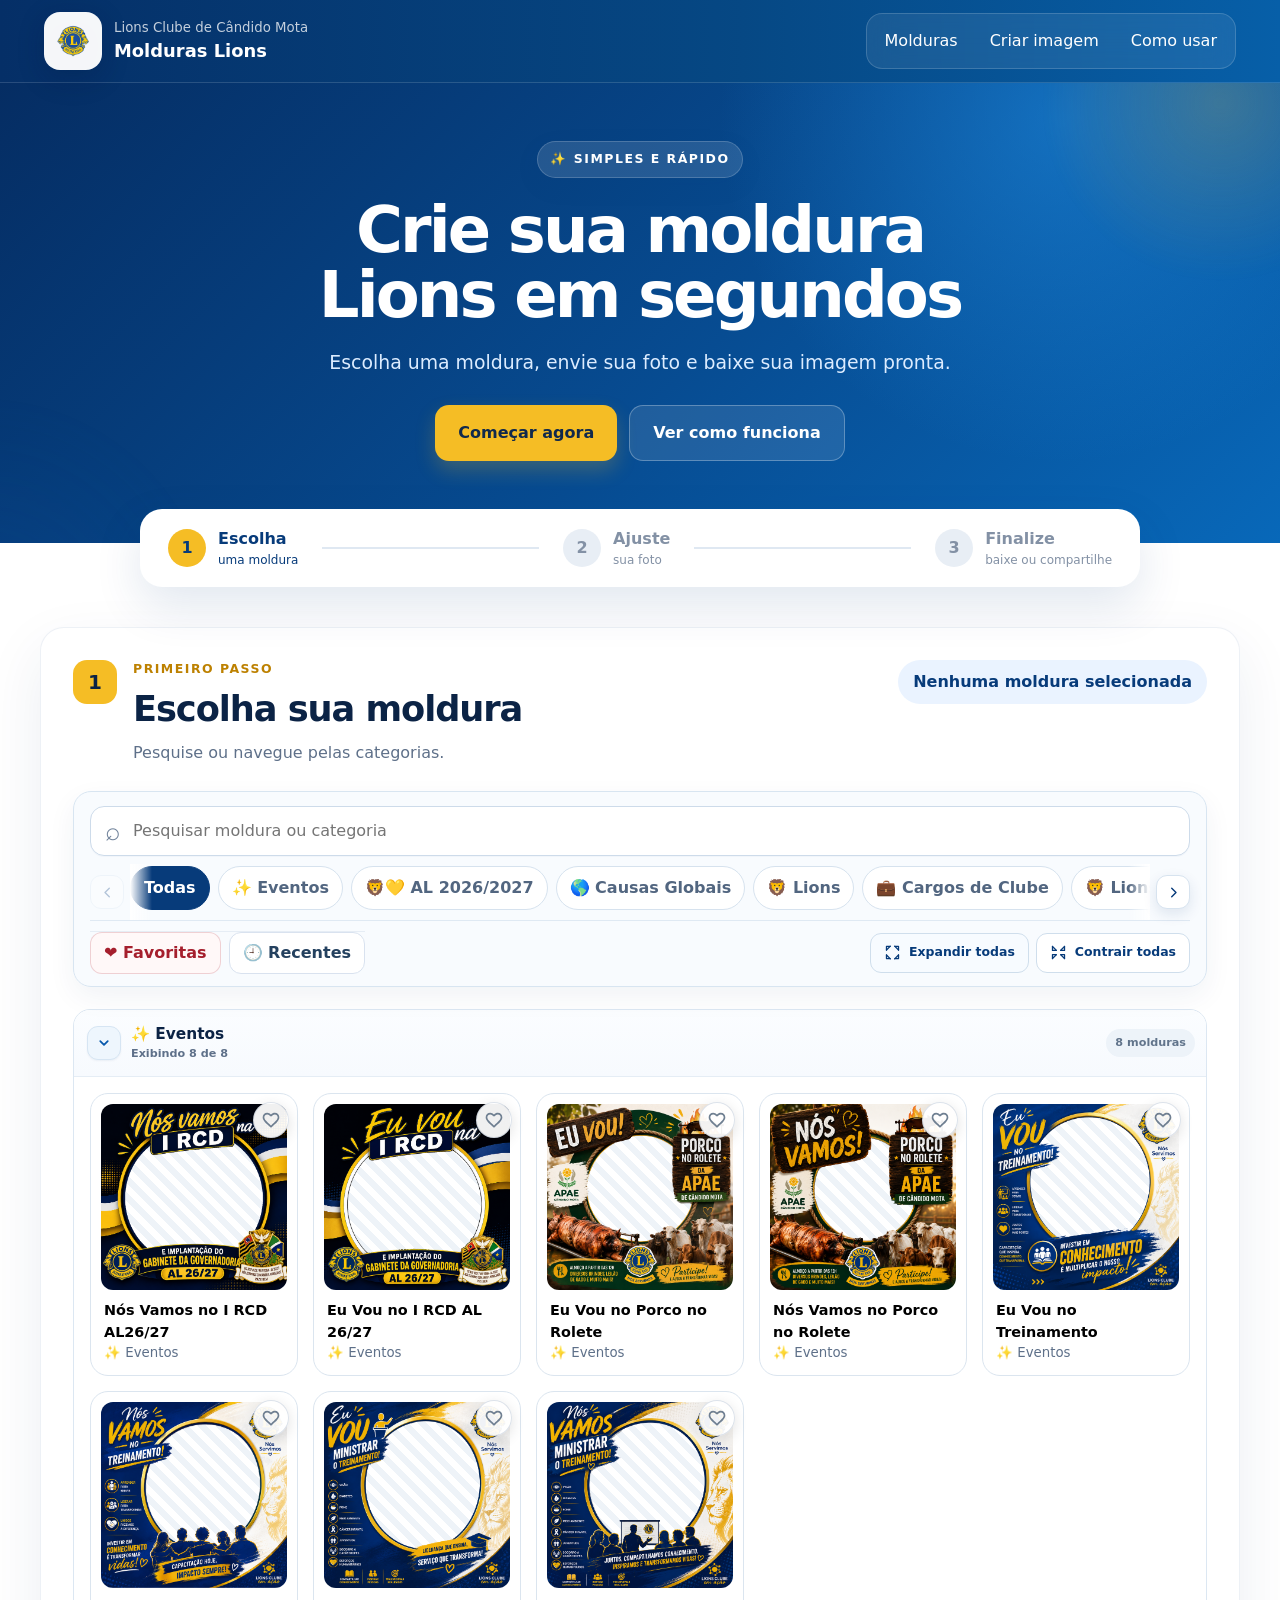
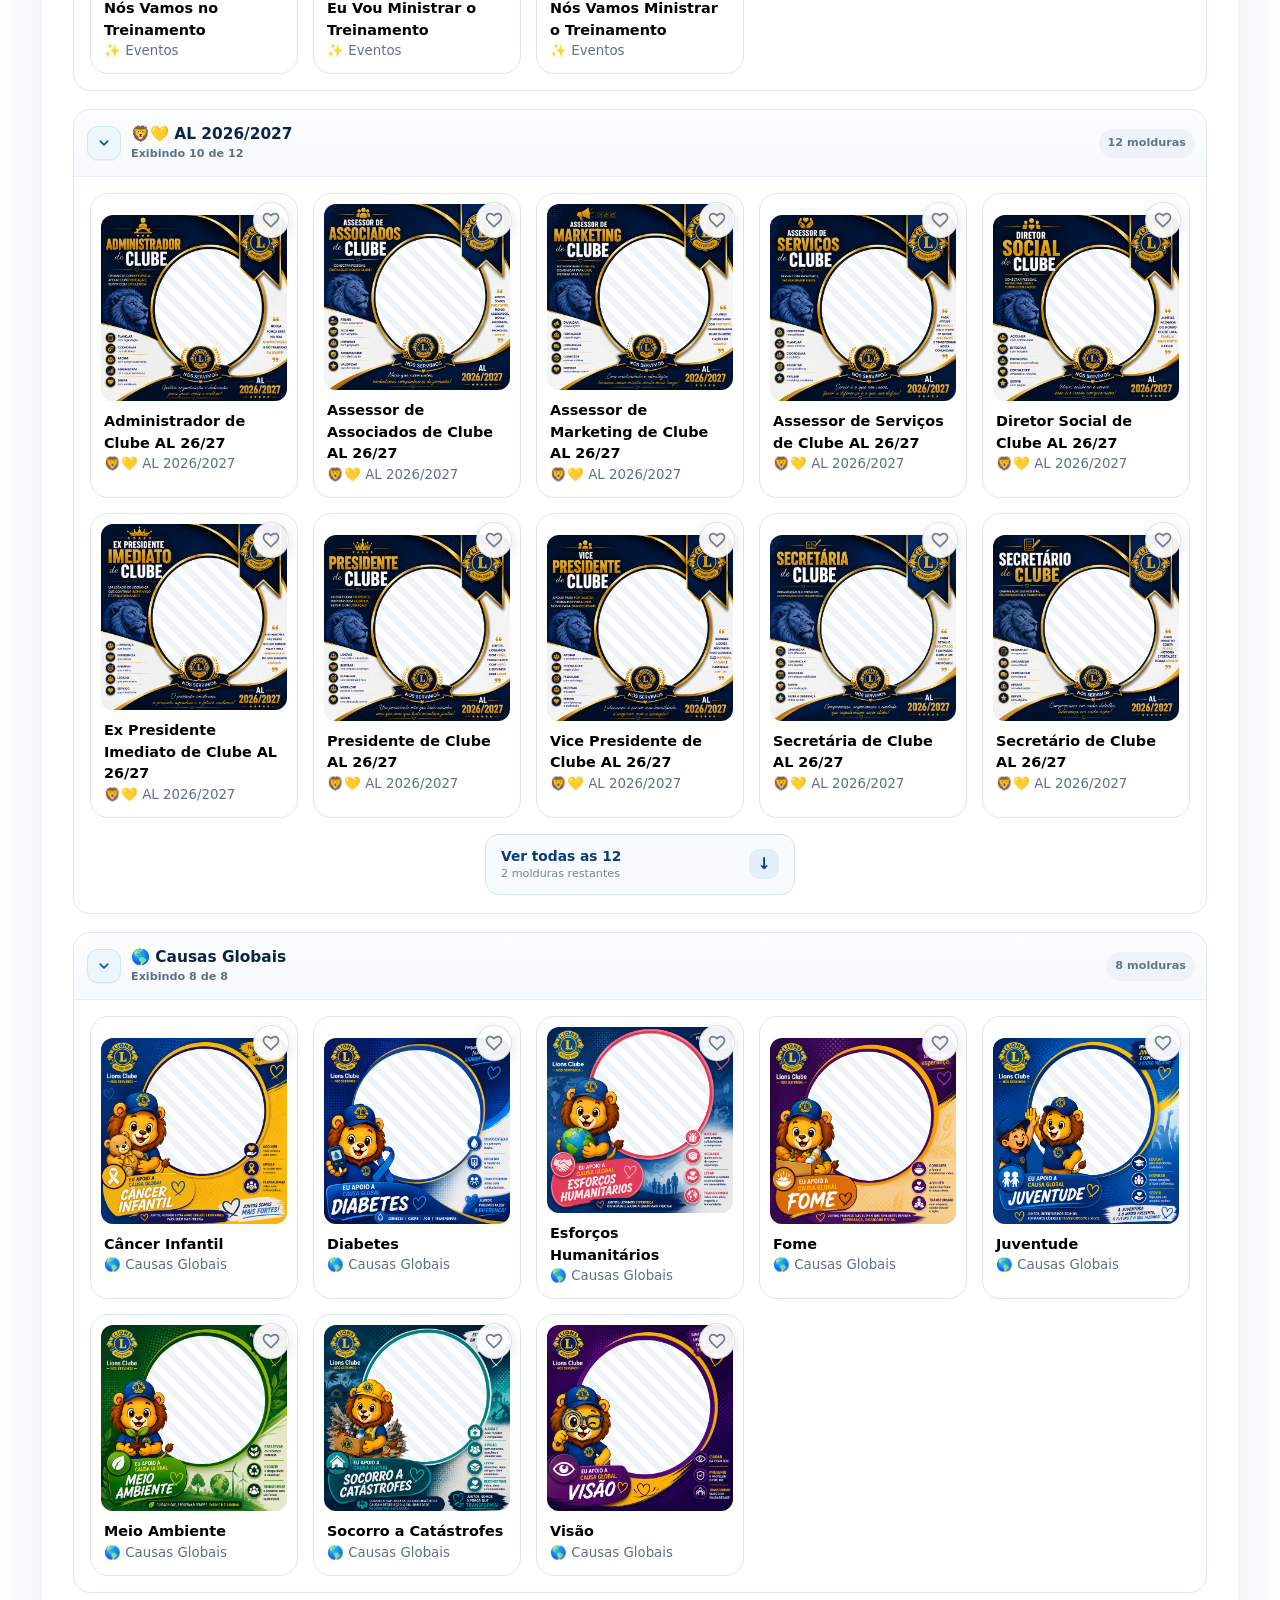
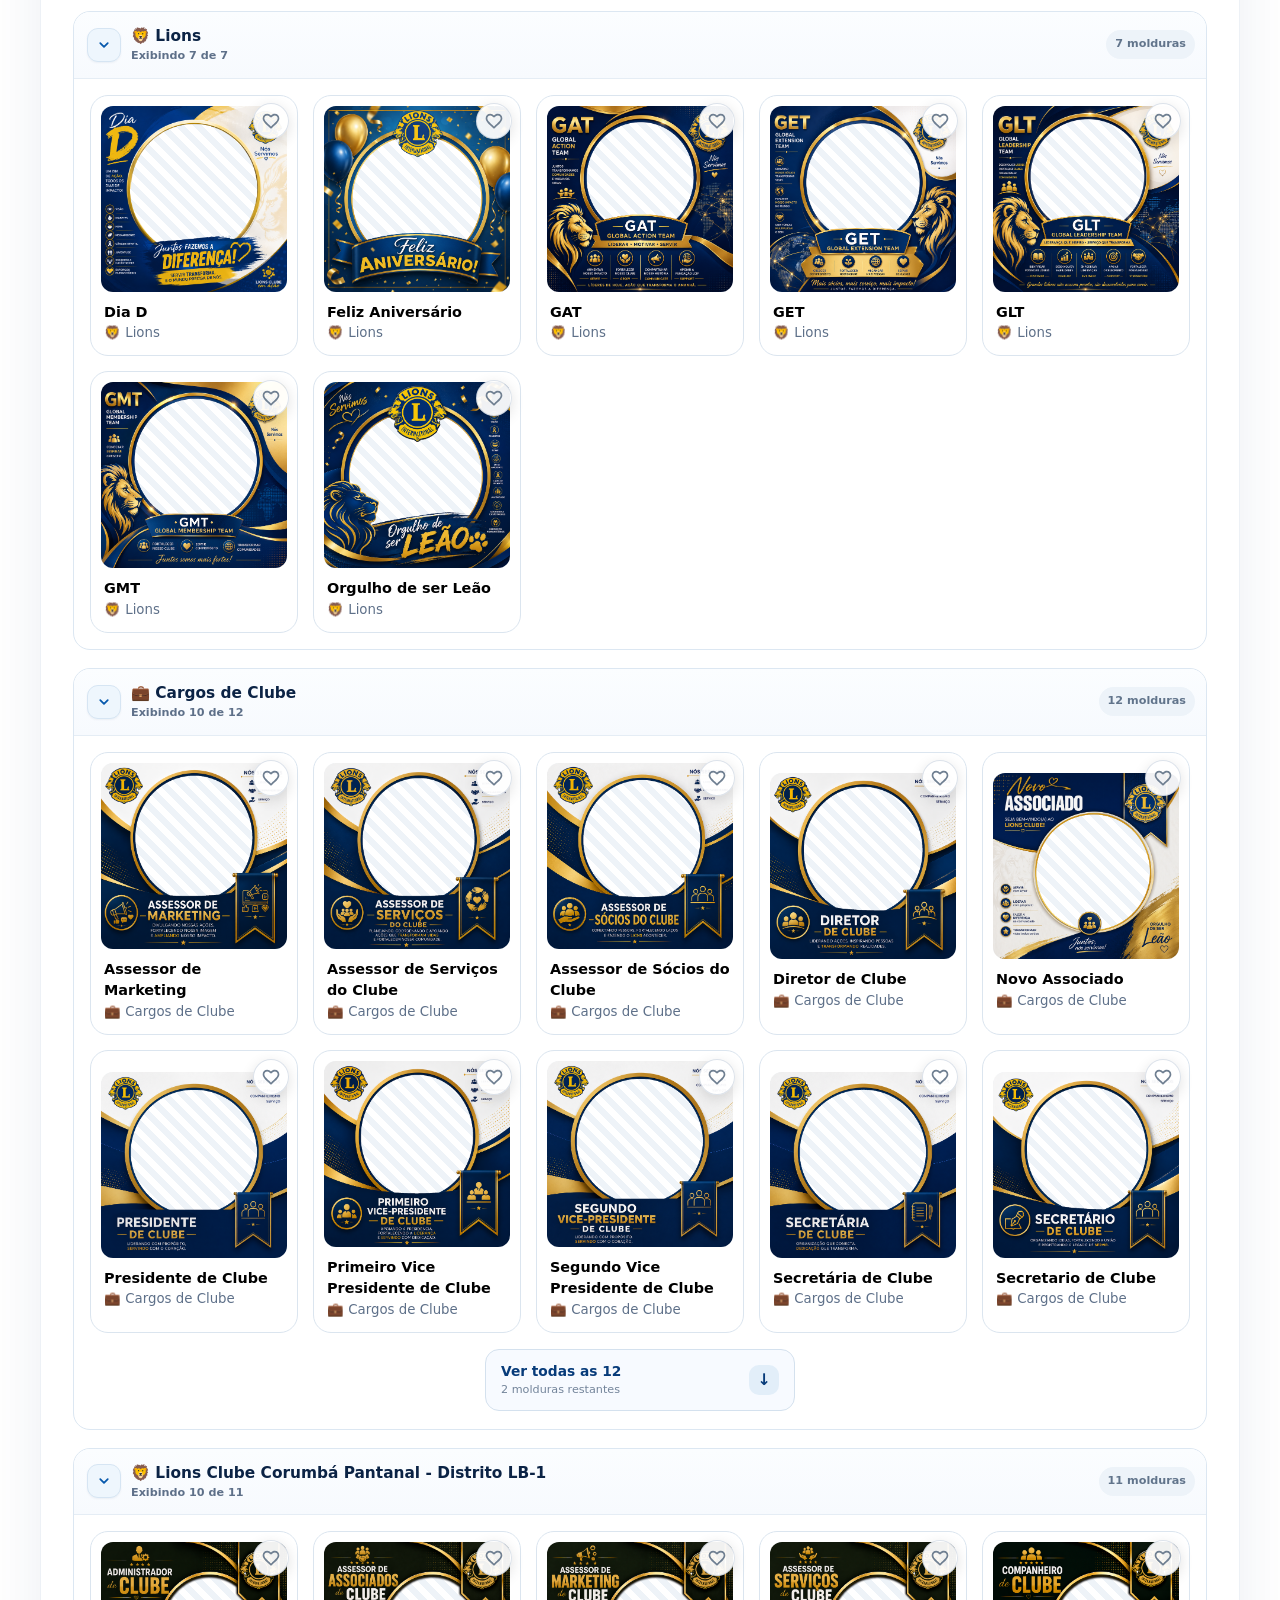
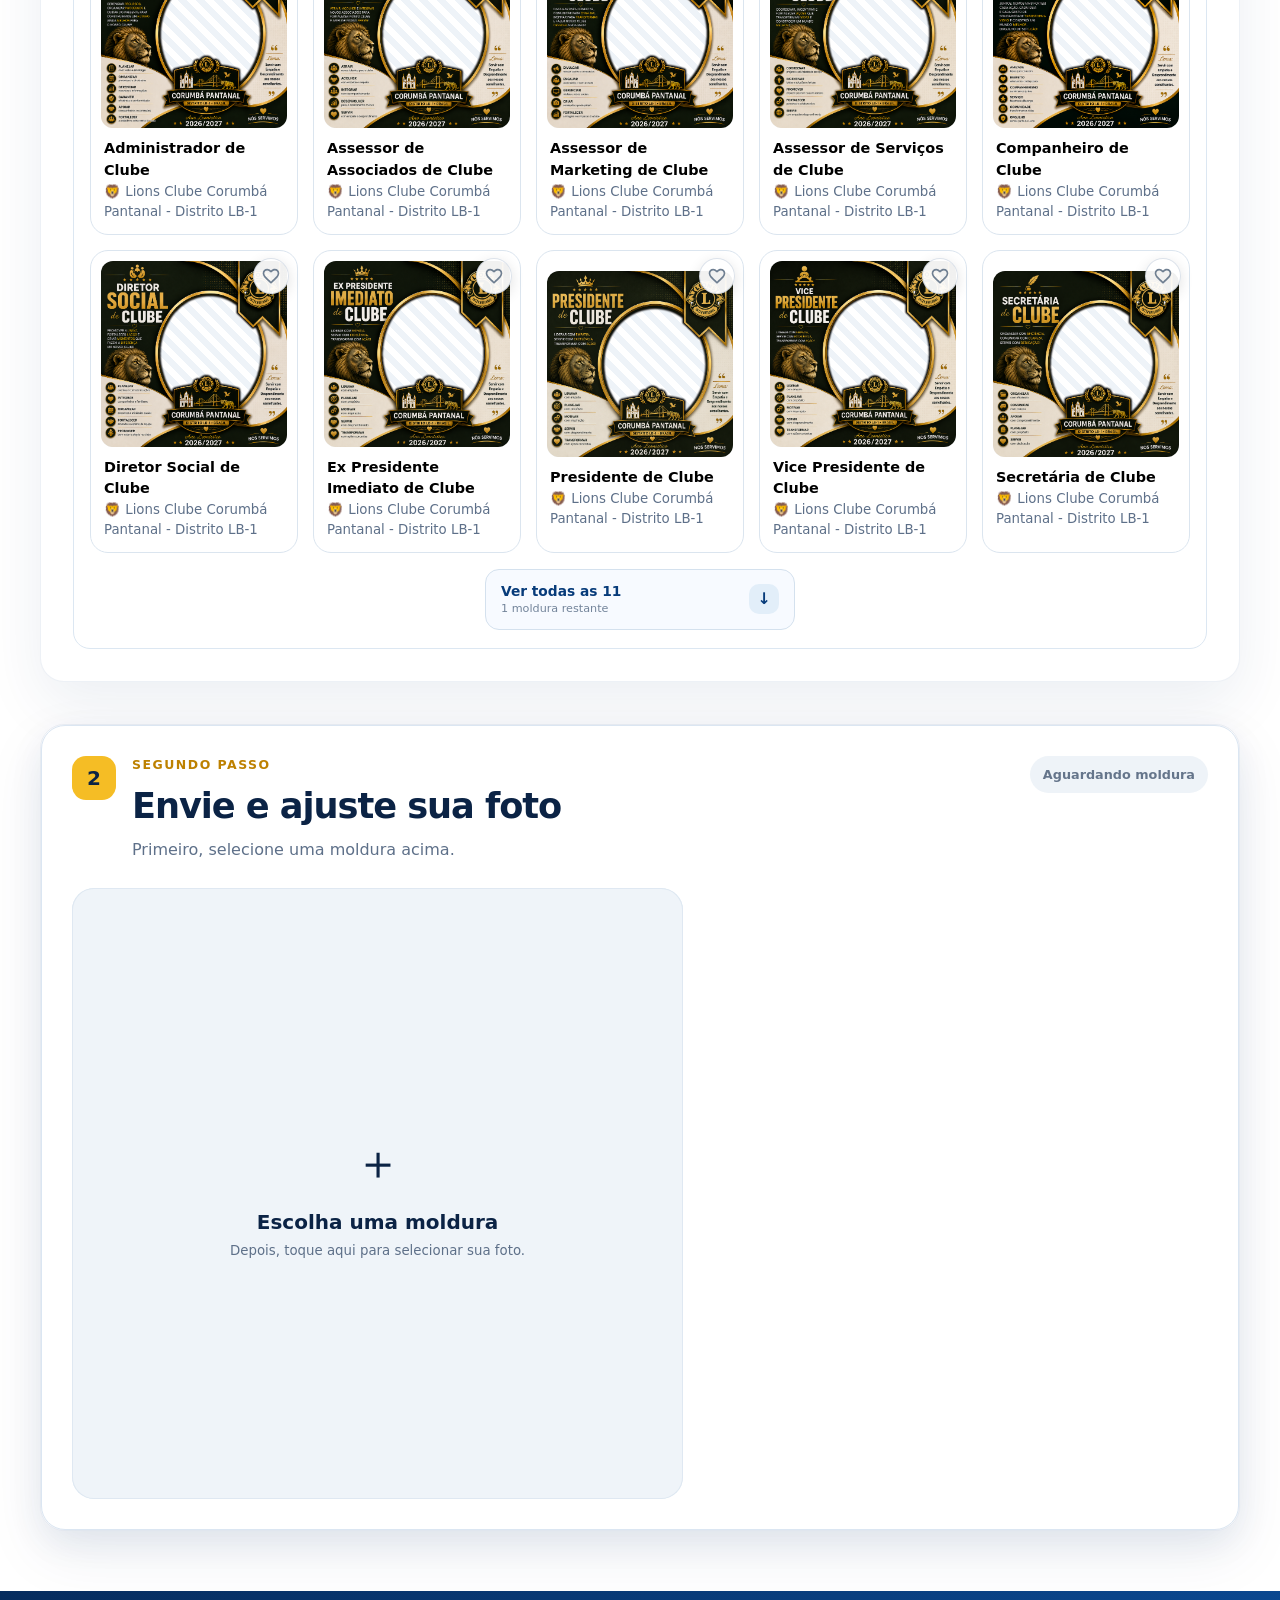
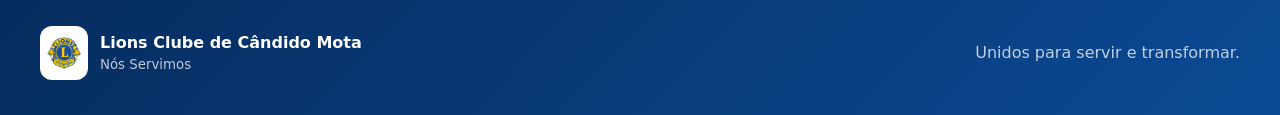
==== index.html @ fd7bdf95 "Add files via upload" ====
<!doctype html>
<html lang="pt-BR">
<head>
  <meta charset="utf-8">
  <meta name="viewport" content="width=device-width, initial-scale=1, viewport-fit=cover">
  <meta name="theme-color" content="#073b7a">
  <meta name="description" content="Crie sua imagem personalizada com as molduras do Lions Clube de Cândido Mota.">
  <title>Molduras Lions | Lions Clube de Cândido Mota</title>
  <link rel="icon" href="logo-lions.png" type="image/png">
  <link rel="stylesheet" href="styles.css">
</head>
<body>
  <a class="skip-link" href="#galeria">Ir para as molduras</a>

  <header class="site-header">
    <div class="header-inner">
      <a class="brand" href="#topo" aria-label="Voltar ao início">
        <img src="logo-lions.png" alt="Logo do Lions International">
        <div><small>Lions Clube de Cândido Mota</small><strong>Molduras Lions</strong></div>
      </a>
      <nav aria-label="Navegação principal">
        <a href="#galeria">Molduras</a>
        <a href="#editor">Criar imagem</a>
        <button class="nav-help" id="openHelpBtn" type="button">Como usar</button>
      </nav>
    </div>
  </header>

  <main id="topo">
    <section class="hero">
      <div class="hero-grid">
        <div class="hero-copy">
          <span class="hero-label">✨ Simples e rápido</span>
          <h1>Crie sua moldura Lions em segundos</h1>
          <p>Escolha uma moldura, envie sua foto e baixe sua imagem pronta.</p>
          <div class="hero-actions">
            <a class="button primary large" href="#galeria">Começar agora</a>
            <button class="button ghost large" id="heroHelpBtn" type="button">Ver como funciona</button>
          </div>
        </div>
      </div>
    </section>

    <section class="progress-shell" aria-label="Etapas da criação">
      <div class="progress-step is-active" data-progress="1"><b>1</b><span><strong>Escolha</strong><small>uma moldura</small></span></div>
      <i></i>
      <div class="progress-step" data-progress="2"><b>2</b><span><strong>Ajuste</strong><small>sua foto</small></span></div>
      <i></i>
      <div class="progress-step" data-progress="3"><b>3</b><span><strong>Finalize</strong><small>baixe ou compartilhe</small></span></div>
    </section>

    <section class="section-shell gallery-section" id="galeria" aria-labelledby="galleryTitle">
      <header class="section-heading">
        <div><span class="section-number">1</span><div><p class="eyebrow">Primeiro passo</p><h2 id="galleryTitle">Escolha sua moldura</h2><p>Pesquise ou navegue pelas categorias.</p></div></div>
        <div class="selection-summary" id="selectedFrameName">Nenhuma moldura selecionada</div>
      </header>

      <div class="gallery-toolbar">
        <label class="search-box">
          <span aria-hidden="true">⌕</span>
          <input id="frameSearch" type="search" placeholder="Pesquisar moldura ou categoria" autocomplete="off">
          <button id="clearSearchBtn" type="button" aria-label="Limpar pesquisa" hidden>×</button>
        </label>
        <div class="category-strip-shell" id="categoryStripShell">
          <button class="category-scroll-button category-scroll-button--prev" id="categoryPrevBtn" type="button" aria-label="Ver categorias anteriores" hidden>
            <svg viewBox="0 0 24 24" aria-hidden="true"><path d="m14.5 6-6 6 6 6"/></svg>
          </button>
          <div class="category-strip" id="categoryFilters" aria-label="Categorias" tabindex="0"></div>
          <button class="category-scroll-button category-scroll-button--next" id="categoryNextBtn" type="button" aria-label="Ver mais categorias" hidden>
            <svg viewBox="0 0 24 24" aria-hidden="true"><path d="m9.5 6 6 6-6 6"/></svg>
          </button>
        </div>
        <div class="gallery-toolbar-footer">
          <div class="smart-filters" aria-label="Filtros pessoais">
            <button type="button" id="favoritesFilterBtn">❤️ Favoritas</button>
            <button type="button" id="recentFilterBtn">🕘 Recentes</button>
          </div>
          <div class="category-view-actions" id="categoryViewActions" aria-label="Visualização das categorias">
            <div class="desktop-category-actions">
              <button type="button" id="expandAllCategoriesBtn" title="Abrir todas as categorias e mostrar todas as molduras"><svg class="category-action-icon" viewBox="0 0 24 24" aria-hidden="true"><path d="M8.5 3.5h-5v5M15.5 3.5h5v5M8.5 20.5h-5v-5M15.5 20.5h5v-5"/><path d="M3.5 8.5 9 3M20.5 8.5 15 3M3.5 15.5 9 21M20.5 15.5 15 21"/></svg><span class="category-action-label">Expandir todas</span></button>
              <button type="button" id="collapseAllCategoriesBtn" title="Fechar todas as categorias"><svg class="category-action-icon" viewBox="0 0 24 24" aria-hidden="true"><path d="M9 9H3.5V3.5M15 9h5.5V3.5M9 15H3.5v5.5M15 15h5.5v5.5"/><path d="m3.5 3.5 5 5M20.5 3.5l-5 5M3.5 20.5l5-5M20.5 20.5l-5-5"/></svg><span class="category-action-label">Contrair todas</span></button>
            </div>
            <button type="button" class="mobile-view-menu-button" id="mobileViewMenuBtn" aria-expanded="false" aria-controls="mobileViewMenu" aria-label="Opções de visualização">•••</button>
            <div class="mobile-view-menu" id="mobileViewMenu" hidden role="menu" aria-label="Opções de visualização da galeria">
              <button type="button" id="mobileExpandAllBtn" role="menuitem"><span class="view-option-icon" aria-hidden="true"><svg class="category-action-icon" viewBox="0 0 24 24" aria-hidden="true"><path d="M8.5 3.5h-5v5M15.5 3.5h5v5M8.5 20.5h-5v-5M15.5 20.5h5v-5"/><path d="M3.5 8.5 9 3M20.5 8.5 15 3M3.5 15.5 9 21M20.5 15.5 15 21"/></svg></span><span><b>Expandir todas</b><small>Mostrar todas as molduras</small></span></button>
              <button type="button" id="mobileCollapseAllBtn" role="menuitem"><span class="view-option-icon" aria-hidden="true"><svg class="category-action-icon" viewBox="0 0 24 24" aria-hidden="true"><path d="M9 9H3.5V3.5M15 9h5.5V3.5M9 15H3.5v5.5M15 15h5.5v5.5"/><path d="m3.5 3.5 5 5M20.5 3.5l-5 5M3.5 20.5l5-5M20.5 20.5l-5-5"/></svg></span><span><b>Contrair todas</b><small>Fechar as categorias</small></span></button>
            </div>
          </div>
        </div>
      </div>
      <div id="restoreNotice" class="restore-notice" hidden><span>Seu último trabalho foi recuperado.</span><button id="dismissRestoreBtn" type="button">Entendi</button></div>
      <p id="frameMessage" class="notice" hidden></p>
      <div id="frameGallery" class="frame-groups" aria-live="polite"></div>
    </section>

    <section class="section-shell editor-section" id="editor" aria-labelledby="editorTitle">
      <div class="editor-main">
        <header class="section-heading editor-heading">
          <div><span class="section-number">2</span><div><p class="eyebrow">Segundo passo</p><h2 id="editorTitle">Envie e ajuste sua foto</h2><p id="editorSubtitle">Primeiro, selecione uma moldura acima.</p></div></div>
          <span class="status-pill" id="photoStatus">Aguardando moldura</span>
        </header>

        <div class="selected-frame-context" id="selectedFrameContext" hidden aria-live="polite">
          <span class="selected-frame-context__icon" aria-hidden="true">
            <svg class="ui-icon" viewBox="0 0 24 24"><path d="M4 5h16v14H4z"/><path d="m7 15 3-3 2.5 2.5L15 12l2 3"/><circle cx="9" cy="9" r="1.5"/></svg>
          </span>
          <span class="selected-frame-context__copy">
            <small>Moldura selecionada</small>
            <strong id="selectedFrameTitle">Nenhuma moldura selecionada</strong>
            <span id="selectedFrameDescription">Escolha uma moldura no primeiro passo para começar.</span>
          </span>
        </div>

        <input id="photoInput" type="file" accept="image/*" hidden disabled>

        <div class="workspace">
          <div class="canvas-column">
            <div class="canvas-stage is-awaiting-photo" id="canvasWrap">
              <canvas id="editorCanvas" width="1080" height="1080" aria-label="Prévia da imagem"></canvas>
              <label class="empty-state" id="emptyState" for="photoInput">
                <span aria-hidden="true">＋</span><strong>Escolha uma moldura</strong><small>Depois, toque aqui para selecionar sua foto.</small>
              </label>
            </div>
            <p class="resolution-warning" id="resolutionWarning" hidden>⚠️ Esta foto pode perder qualidade na imagem final.</p>
            <p class="gesture-hint" id="adjustHint" hidden>☝️ Arraste a foto para posicionar. Use dois dedos para ampliar.</p>

            <div class="photo-action-toolbar" id="photoActionToolbar" hidden aria-label="Ações da foto">
              <button type="button" id="changePhotoBtn" class="photo-action-button photo-action-button--primary">
                <svg class="ui-icon" viewBox="0 0 24 24" aria-hidden="true"><path d="M20 11a8 8 0 1 1-2.34-5.66"/><path d="M20 4v7h-7"/></svg><span>Trocar foto</span>
              </button>
              <button type="button" id="resetPhotoAdjustmentsBtn" class="photo-action-button">
                <svg class="ui-icon" viewBox="0 0 24 24" aria-hidden="true"><path d="M4 4v6h6"/><path d="M4.93 15a8 8 0 1 0 1.32-8.74L4 10"/></svg><span>Redefinir</span>
              </button>
              <button type="button" id="removePhotoBtn" class="photo-action-button photo-action-button--danger">
                <svg class="ui-icon" viewBox="0 0 24 24" aria-hidden="true"><path d="M4 7h16"/><path d="M9 7V4h6v3"/><path d="m7 7 1 13h8l1-13"/><path d="M10 11v5M14 11v5"/></svg><span>Remover</span>
              </button>
            </div>

            <button class="mobile-edit-toggle expandable-control" id="mobileEditToggle" type="button" hidden aria-expanded="false" aria-controls="mobileVisualToolbar advancedPanel controls">
              <span class="expandable-control__content mobile-edit-toggle__label">
                <span class="expandable-control__icon" aria-hidden="true"><svg class="ui-icon" viewBox="0 0 24 24"><path d="M4 7h10M18 7h2M4 17h2M10 17h10"/><circle cx="16" cy="7" r="2"/><circle cx="8" cy="17" r="2"/></svg></span>
                <span class="expandable-control__copy"><strong id="mobileEditToggleText">Ajustar foto</strong></span>
              </span>
              <span class="toggle-chevron" aria-hidden="true"><svg class="ui-icon" viewBox="0 0 24 24"><path d="m7 9.5 5 5 5-5"/></svg></span>
            </button>
            <div class="mobile-visual-toolbar" id="mobileVisualToolbar" hidden aria-label="Atalhos de edição da foto">
              <div class="mobile-control-row">
                <button type="button" id="mobileZoomOutBtn" aria-label="Diminuir zoom"><svg class="ui-icon" viewBox="0 0 24 24" aria-hidden="true"><path d="M5 12h14"/></svg></button>
                <output id="mobileZoomValue" aria-live="polite">100%</output>
                <button type="button" id="mobileZoomInBtn" aria-label="Aumentar zoom"><svg class="ui-icon" viewBox="0 0 24 24" aria-hidden="true"><path d="M12 5v14M5 12h14"/></svg></button>
                <span class="mobile-control-divider" aria-hidden="true"></span>
                <button type="button" id="mobileRotateLeftBtn" aria-label="Girar para a esquerda"><svg class="ui-icon" viewBox="0 0 24 24" aria-hidden="true"><path d="M9 7H4v-5"/><path d="M4.5 7.5A8 8 0 1 1 4 15"/></svg></button>
                <output id="mobileRotationValue" aria-live="polite">0°</output>
                <button type="button" id="mobileRotateRightBtn" aria-label="Girar para a direita"><svg class="ui-icon" viewBox="0 0 24 24" aria-hidden="true"><path d="M15 7h5v-5"/><path d="M19.5 7.5A8 8 0 1 0 20 15"/></svg></button>
              </div>
              <div class="mobile-shortcut-row">
                <button type="button" id="mobileCenterBtn"><svg class="ui-icon" viewBox="0 0 24 24" aria-hidden="true"><circle cx="12" cy="12" r="3"/><path d="M12 3v3M12 18v3M3 12h3M18 12h3"/></svg><span>Centralizar</span></button>
                <button type="button" id="mobileFitBtn"><svg class="ui-icon" viewBox="0 0 24 24" aria-hidden="true"><path d="M8 3H3v5M16 3h5v5M8 21H3v-5M16 21h5v-5"/></svg><span>Preencher</span></button>
                <button type="button" id="mobileAdjustmentsBtn"><svg class="ui-icon" viewBox="0 0 24 24" aria-hidden="true"><path d="M4 7h10M18 7h2M4 17h2M10 17h10"/><circle cx="16" cy="7" r="2"/><circle cx="8" cy="17" r="2"/></svg><span>Filtros</span></button>
                <button type="button" id="mobileUndoBtn"><svg class="ui-icon" viewBox="0 0 24 24" aria-hidden="true"><path d="M9 7H4v-5"/><path d="M4.5 7.5A8 8 0 1 1 4 15"/></svg><span>Desfazer</span></button>
                <button type="button" id="mobileRedoBtn"><svg class="ui-icon" viewBox="0 0 24 24" aria-hidden="true"><path d="M15 7h5v-5"/><path d="M19.5 7.5A8 8 0 1 0 20 15"/></svg><span>Refazer</span></button>
              </div>
              <small>Use os controles apenas quando precisar ajustar a foto.</small>
            </div>
          </div>

          <div class="tools-column">
            <div class="quick-tools" id="controls" aria-disabled="true">
              <div class="tool-group">
                <div class="tool-label"><label for="zoomRange">Zoom</label><div class="number-field"><input id="zoomNumber" type="number" min="20" max="400" value="100" inputmode="numeric" disabled><span>%</span></div></div>
                <input id="zoomRange" type="range" min="0.2" max="4" value="1" step="0.01" disabled>
              </div>
              <div class="tool-group">
                <div class="tool-label"><label for="rotationRange">Rotação</label><div class="number-field"><input id="rotationNumber" type="number" min="-180" max="180" value="0" inputmode="numeric" disabled><span>°</span></div></div>
                <input id="rotationRange" type="range" min="-180" max="180" value="0" step="1" disabled>
              </div>
              <div class="quick-actions">
                <button class="tool-button" id="undoBtn" type="button" disabled><svg class="ui-icon" viewBox="0 0 24 24" aria-hidden="true"><path d="M9 7H4v-5"/><path d="M4.5 7.5A8 8 0 1 1 4 15"/></svg><span>Desfazer</span></button>
                <button class="tool-button" id="redoBtn" type="button" disabled><svg class="ui-icon" viewBox="0 0 24 24" aria-hidden="true"><path d="M15 7h5v-5"/><path d="M19.5 7.5A8 8 0 1 0 20 15"/></svg><span>Refazer</span></button>
                <button class="tool-button" id="fitBtn" type="button" disabled><svg class="ui-icon" viewBox="0 0 24 24" aria-hidden="true"><path d="M8 3H3v5M16 3h5v5M8 21H3v-5M16 21h5v-5"/></svg><span>Preencher</span></button>
                <button class="tool-button" id="centerBtn" type="button" disabled><svg class="ui-icon" viewBox="0 0 24 24" aria-hidden="true"><circle cx="12" cy="12" r="3"/><path d="M12 3v3M12 18v3M3 12h3M18 12h3"/></svg><span>Centralizar</span></button>
              </div>
            </div>

            <details class="advanced-panel" id="advancedPanel">
              <summary class="expandable-control">
                <span class="expandable-control__content advanced-panel__heading">
                  <span class="expandable-control__icon advanced-panel__icon" aria-hidden="true"><svg class="ui-icon" viewBox="0 0 24 24"><path d="M4 7h10M18 7h2M4 17h2M10 17h10"/><circle cx="16" cy="7" r="2"/><circle cx="8" cy="17" r="2"/></svg></span>
                  <span class="expandable-control__copy"><strong>Ajustes avançados</strong><small>Filtros e ajustes de imagem</small></span>
                </span>
                <span class="toggle-chevron" aria-hidden="true"><svg class="ui-icon" viewBox="0 0 24 24"><path d="m7 9.5 5 5 5-5"/></svg></span>
              </summary>
              <div class="advanced-content">
                <div class="filter-presets" id="filterPresets" aria-label="Filtros rápidos">
                  <button type="button" data-preset="original" class="is-active" disabled>Original</button>
                  <button type="button" data-preset="vivid" disabled>Vibrante</button>
                  <button type="button" data-preset="warm" disabled>Quente</button>
                  <button type="button" data-preset="bw" disabled>P&B</button>
                  <button type="button" data-preset="soft" disabled>Suave</button>
                  <button type="button" data-preset="bright" disabled>Iluminado</button>
                  <button type="button" data-preset="dramatic" disabled>Dramático</button>
                  <button type="button" data-preset="vintage" disabled>Vintage</button>
                  <button type="button" data-preset="sepia" disabled>Sépia</button>
                  <button type="button" data-preset="cool" disabled>Frio</button>
                </div>

                <div class="filter-controls">
                  <label><span>Brilho <output id="brightnessOutput">100%</output></span><input id="brightnessRange" type="range" min="50" max="150" value="100" disabled></label>
                  <label><span>Contraste <output id="contrastOutput">100%</output></span><input id="contrastRange" type="range" min="50" max="150" value="100" disabled></label>
                  <label><span>Saturação <output id="saturationOutput">100%</output></span><input id="saturationRange" type="range" min="0" max="200" value="100" disabled></label>
                  <label><span>Calor <output id="warmthOutput">0%</output></span><input id="warmthRange" type="range" min="0" max="70" value="0" disabled></label>
                </div>
                <button class="button subtle block" id="resetFiltersBtn" type="button" disabled><svg class="ui-icon" viewBox="0 0 24 24" aria-hidden="true"><path d="M4 4v6h6"/><path d="M4.93 15a8 8 0 1 0 1.32-8.74L4 10"/></svg><span>Restaurar ajustes avançados</span></button>
              </div>
            </details>
          </div>
        </div>
      </div>

      <div class="editor-sidebar">
        <aside class="finish-card" id="finishCard">
          <div class="finish-number">3</div>
          <p class="eyebrow">Último passo</p>
          <h2>Finalize sua imagem</h2>
          <p>Quando estiver satisfeito com o resultado, baixe ou compartilhe.</p>
          <button class="button success block large" id="downloadBtn" type="button" disabled>⬇ Baixar imagem</button>
          <button class="button secondary block" id="shareBtn" type="button" disabled>↗ Compartilhar</button>
        </aside>

      </div>
    </section>
  </main>

  <footer class="site-footer">
    <div class="footer-inner">
      <div class="footer-brand">
        <img src="assets/logo-lions.png" alt="Logo do Lions">
        <span><strong>Lions Clube de Cândido Mota</strong><small>Nós Servimos</small></span>
      </div>
      <p>Unidos para servir e transformar.</p>
    </div>
  </footer>

  <div class="mobile-action-bar" id="mobileActionBar" hidden><button class="button success block" id="mobileDownloadBtn" type="button">⬇ Baixar imagem</button></div>

  <dialog class="help-dialog" id="helpDialog">
    <button class="dialog-close" id="closeHelpBtn" type="button" aria-label="Fechar">×</button>
    <img src="assets/logo-lions.png" alt="">
    <p class="eyebrow">Guia rápido</p><h2>Como criar sua imagem</h2>
    <ol><li><b>1</b><span><strong>Escolha uma moldura</strong><small>Navegue pelas categorias ou use a pesquisa.</small></span></li><li><b>2</b><span><strong>Envie sua foto</strong><small>Selecione uma imagem do celular ou computador.</small></span></li><li><b>3</b><span><strong>Ajuste</strong><small>Arraste, amplie ou gire até ficar como deseja.</small></span></li><li><b>4</b><span><strong>Baixe ou compartilhe</strong><small>A imagem final será gerada no seu aparelho.</small></span></li></ol>
    <button class="button primary block" id="startFromHelpBtn" type="button">Começar agora</button>
  </dialog>

  <button type="button" class="scroll-top-button" id="scrollTopBtn" aria-label="Voltar ao topo da página" title="Voltar ao topo">
    <span class="scroll-top-icon" aria-hidden="true">
      <svg viewBox="0 0 24 24">
        <path d="m7 11 5-5 5 5"></path>
        <path d="M12 6v12"></path>
      </svg>
    </span>
    <span class="scroll-top-label">Voltar ao topo</span>
  </button>

  <script src="molduras.js"></script>
  <script src="export-manager.js"></script>
  <script src="app.js"></script>
</body>
</html>
---- styles.css ----
:root{--blue:#073b7a;--blue-2:#0759ad;--blue-3:#eaf3ff;--gold:#f5bd25;--gold-2:#ffd75d;--ink:#0b2345;--muted:#5e7089;--line:#dbe6f2;--surface:#fff;--bg:#f2f7fc;--success:#087d52;--danger:#bc3545;--shadow:0 18px 48px rgba(7,59,122,.12);--radius:24px}*{box-sizing:border-box}html{scroll-behavior:smooth;scroll-padding-top:92px}body{margin:0;color:var(--ink);background:var(--bg);font-family:Inter,ui-sans-serif,system-ui,-apple-system,"Segoe UI",sans-serif;line-height:1.5}button,input{font:inherit}button,a{-webkit-tap-highlight-color:transparent}.skip-link{position:fixed;left:12px;top:-80px;z-index:999;background:#fff;padding:12px 16px;border-radius:10px}.skip-link:focus{top:12px}.site-header{position:sticky;top:0;z-index:40;background:rgba(5,45,96,.94);backdrop-filter:blur(14px);color:#fff;border-bottom:1px solid rgba(255,255,255,.12)}.header-inner{max-width:1200px;margin:auto;padding:13px 24px;display:flex;align-items:center;justify-content:space-between;gap:20px}.brand{display:flex;align-items:center;gap:12px;color:#fff;text-decoration:none}.brand img{width:52px;height:52px;object-fit:contain;background:#fff;border-radius:14px;padding:5px}.brand div{display:flex;flex-direction:column}.brand small{opacity:.78}.brand strong{font-size:1.2rem}.site-header nav{display:flex;align-items:center;gap:6px}.site-header nav a,.nav-help{color:#fff;background:transparent;border:0;text-decoration:none;padding:10px 13px;border-radius:11px;cursor:pointer}.site-header nav a:hover,.nav-help:hover{background:rgba(255,255,255,.12)}.hero{background:radial-gradient(circle at 85% 10%,rgba(35,130,220,.55),transparent 32%),linear-gradient(135deg,#052d63,#07529c);color:#fff;overflow:hidden}.hero-grid{max-width:1200px;margin:auto;padding:70px 24px 76px;display:grid;grid-template-columns:1.1fr .9fr;align-items:center;gap:70px}.hero-label,.eyebrow{font-size:.78rem;font-weight:800;letter-spacing:.12em;text-transform:uppercase}.hero-label{display:inline-flex;background:rgba(255,255,255,.12);border:1px solid rgba(255,255,255,.18);padding:8px 12px;border-radius:999px}.hero h1{font-size:clamp(2.55rem,5vw,4.6rem);line-height:1.02;letter-spacing:-.05em;margin:20px 0}.hero-copy>p{font-size:1.14rem;max-width:650px;color:#dcecff}.hero-actions{display:flex;gap:12px;margin:28px 0}.button{border:0;border-radius:14px;padding:12px 18px;font-weight:800;cursor:pointer;text-decoration:none;text-align:center;display:inline-flex;justify-content:center;align-items:center;gap:8px;transition:.18s ease}.button:hover:not(:disabled){transform:translateY(-1px)}.button:disabled,.button.is-disabled{opacity:.45;cursor:not-allowed;pointer-events:none}.button.large{padding:15px 23px}.button.block{width:100%}.button.primary{background:var(--gold);color:#10294c;box-shadow:0 9px 20px rgba(245,189,37,.22)}.button.ghost{background:rgba(255,255,255,.1);color:#fff;border:1px solid rgba(255,255,255,.28)}.button.success{background:var(--success);color:#fff}.button.secondary{background:#e5eef8;color:var(--blue)}.button.subtle{background:#f2f6fb;color:var(--blue)}.trust-row{display:flex;gap:18px;flex-wrap:wrap;color:#dcecff;font-size:.9rem}.hero-preview{position:relative;width:min(430px,100%);aspect-ratio:1;margin:auto}.preview-back,.preview-card{position:absolute;inset:7%;border-radius:36px}.preview-back{transform:rotate(7deg) translate(18px,8px);border:1px solid rgba(255,255,255,.25);background:rgba(255,255,255,.08)}.preview-card{background:#fff;color:var(--blue);padding:28px;box-shadow:0 30px 70px rgba(0,0,0,.28);display:flex;flex-direction:column}.preview-top,.preview-bottom{display:flex;align-items:center;justify-content:space-between}.preview-top img{width:52px}.preview-photo{flex:1;margin:24px 0;border:2px dashed #b8cde5;border-radius:28px;background:linear-gradient(145deg,#edf5ff,#f7faff);display:flex;flex-direction:column;align-items:center;justify-content:center;gap:8px;color:#7286a2}.preview-photo span{font-size:3rem}.preview-bottom i{width:70px;height:7px;border-radius:99px;background:var(--gold)}.progress-shell{max-width:1000px;margin:-30px auto 40px;background:#fff;border-radius:22px;padding:18px 28px;box-shadow:var(--shadow);display:flex;align-items:center;position:relative;z-index:3}.progress-step{flex:0 0 auto;display:flex;gap:12px;align-items:center;color:#8391a5}.progress-step b{width:38px;height:38px;border-radius:50%;display:grid;place-items:center;background:#e8eef5}.progress-step span{display:flex;flex-direction:column}.progress-step small{font-size:.75rem}.progress-step.is-active{color:var(--blue)}.progress-step.is-active b{background:var(--gold)}.progress-step.is-done b{background:var(--success);color:#fff}.progress-shell>i{height:2px;background:#dfe8f2;flex:1;margin:0 24px}.section-shell{max-width:1200px;margin:0 auto 42px;padding:32px;background:#fff;border:1px solid var(--line);border-radius:var(--radius);box-shadow:0 12px 35px rgba(10,49,93,.07)}.section-heading{display:flex;justify-content:space-between;gap:24px;align-items:flex-start;margin-bottom:26px}.section-heading>div:first-child{display:flex;gap:16px}.section-number{width:44px;height:44px;flex:0 0 auto;border-radius:14px;background:var(--gold);display:grid;place-items:center;font-size:1.25rem;font-weight:900}.eyebrow{color:#bd8100;margin:0 0 5px}.section-heading h2{font-size:clamp(1.6rem,3vw,2.2rem);letter-spacing:-.03em;margin:0}.section-heading p:not(.eyebrow){margin:5px 0 0;color:var(--muted)}.selection-summary{background:var(--blue-3);color:var(--blue);font-weight:800;border-radius:999px;padding:10px 15px;max-width:360px}.gallery-toolbar{position:sticky;top:78px;z-index:20;background:rgba(255,255,255,.96);padding:10px 0 15px}.search-box{height:52px;border:1px solid #cddbea;border-radius:15px;display:flex;align-items:center;padding:0 14px;gap:10px;background:#fff}.search-box>span{font-size:1.6rem;color:#71839b}.search-box input{border:0;outline:0;flex:1;min-width:0;color:var(--ink)}.search-box button{border:0;background:#eaf0f7;color:var(--blue);width:31px;height:31px;border-radius:50%;cursor:pointer}.category-strip{display:flex;gap:8px;overflow:auto;padding:12px 2px 2px;scrollbar-width:thin}.category-chip{white-space:nowrap;border:1px solid #d6e2ee;background:#fff;color:#526680;border-radius:999px;padding:9px 13px;font-weight:750;cursor:pointer;display:flex;align-items:center;gap:6px}.category-chip.is-active{background:var(--blue);border-color:var(--blue);color:#fff}.category-chip small,.category-badge,.frame-badge{font-size:.6rem;font-weight:900;padding:3px 6px;border-radius:99px;font-style:normal}.novo{background:#dff7eb!important;color:#08724b!important}.atualizada{background:#fff0ca!important;color:#8b5a00!important}.frame-group{margin-top:28px}.frame-group-header{display:flex;justify-content:space-between;align-items:center;margin-bottom:12px}.frame-group-header>div{display:flex;align-items:center;gap:9px}.frame-group-header h3{margin:0}.frame-group-header>b{font-size:.8rem;color:var(--muted)}.frame-grid{display:grid;grid-template-columns:repeat(5,minmax(0,1fr));gap:15px}.frame-option{position:relative;background:#fff;border:1px solid #dbe5ef;border-radius:18px;padding:10px;text-align:left;cursor:pointer;transition:.18s;overflow:hidden}.frame-option:hover{transform:translateY(-3px);box-shadow:0 12px 25px rgba(7,59,122,.12)}.frame-option.is-selected{border:3px solid var(--blue);padding:8px;background:#f2f7ff}.frame-thumb{display:block;aspect-ratio:1;border-radius:12px;background:linear-gradient(45deg,#eef3f8 25%,#fff 25%,#fff 50%,#eef3f8 50%,#eef3f8 75%,#fff 75%);background-size:18px 18px;overflow:hidden}.frame-thumb img{width:100%;height:100%;object-fit:contain}.frame-info{display:flex;flex-direction:column;padding:10px 3px 2px}.frame-info strong{font-size:.9rem}.frame-info small{color:var(--muted)}.frame-option>i{display:none;position:absolute;right:9px;top:9px;background:var(--blue);color:#fff;width:25px;height:25px;border-radius:50%;place-items:center;font-style:normal}.frame-option.is-selected>i{display:grid}.frame-badge{position:absolute;left:18px;top:18px}.notice{padding:18px;border-radius:14px;background:#fff5d7;color:#72510b}.editor-section{display:grid;grid-template-columns:minmax(0,1fr) 300px;gap:24px;background:transparent;border:0;box-shadow:none;padding:0}.editor-main,.finish-card{background:#fff;border:1px solid var(--line);border-radius:var(--radius);box-shadow:0 12px 35px rgba(10,49,93,.07)}.editor-main{padding:30px}.status-pill{background:#eef3f8;color:#65758b;padding:9px 13px;border-radius:999px;font-weight:800;font-size:.8rem}.status-pill.is-ready{background:#dcf7e9;color:#067449}.workspace{display:grid;grid-template-columns:minmax(0,1.1fr) minmax(290px,.9fr);gap:25px}.canvas-stage{position:relative;aspect-ratio:1;background:#e9f0f7;border-radius:22px;overflow:hidden;touch-action:none;box-shadow:inset 0 0 0 1px #d3e0ed}.canvas-stage canvas{display:block;width:100%;height:100%;transition:opacity .2s}.canvas-stage.is-awaiting-photo canvas{opacity:.28}.empty-state{position:absolute;inset:0;display:flex;flex-direction:column;align-items:center;justify-content:center;text-align:center;padding:24px;pointer-events:none}.empty-state[hidden]{display:none}.empty-state>span{font-size:3rem}.empty-state strong{font-size:1.25rem;margin-top:9px}.empty-state small{color:var(--muted);margin-top:4px}.gesture-hint{text-align:center;color:var(--muted);font-size:.84rem}.tools-column{display:flex;flex-direction:column;gap:15px}.upload-card,.quick-tools,.advanced-panel{border:1px solid #dce6f0;border-radius:18px;padding:18px;background:#fbfdff}.upload-card{text-align:center}.upload-icon{font-size:2.2rem}.upload-card div:nth-child(2){display:flex;flex-direction:column;margin:5px 0 14px}.upload-card small{color:var(--muted)}.tool-group+ .tool-group{margin-top:17px}.tool-label{display:flex;justify-content:space-between;align-items:center;font-weight:800}.number-field{display:flex;align-items:center;background:#edf3fa;border-radius:10px;padding-right:8px}.number-field input{width:62px;border:0;background:transparent;padding:7px 4px 7px 9px;text-align:right;font-weight:800;outline:0}.tool-group>input[type=range]{width:100%;accent-color:var(--blue);margin-top:12px}.quick-actions{display:grid;grid-template-columns:1fr 1fr 1fr;gap:7px;margin-top:18px}.tool-button{border:1px solid #d8e3ef;background:#fff;border-radius:11px;padding:9px 5px;color:var(--blue);font-size:.76rem;font-weight:800;cursor:pointer}.tool-button span{display:block;font-size:1.2rem}.tool-button.danger{color:var(--danger)}.advanced-panel{padding:0;overflow:hidden}.advanced-panel summary{list-style:none;cursor:pointer;padding:17px;display:flex;justify-content:space-between;align-items:center}.advanced-panel summary::-webkit-details-marker{display:none}.advanced-panel summary span{display:flex;flex-direction:column}.advanced-panel summary small{color:var(--muted)}.advanced-panel[open] summary{border-bottom:1px solid var(--line)}.advanced-panel[open] summary i{transform:rotate(180deg)}.advanced-content{padding:17px}.crop-options{border:0;padding:0;margin:0;display:grid;grid-template-columns:repeat(4,1fr);gap:7px}.crop-options legend{font-weight:800;margin-bottom:9px}.crop-options label{position:relative}.crop-options input{position:absolute;opacity:0}.crop-options label span{height:46px;border:1px solid #d7e2ee;border-radius:10px;display:grid;place-items:center;font-size:1.25rem}.crop-options label small{display:block;text-align:center;font-size:.67rem;margin-top:4px}.crop-options input:checked+span{border:2px solid var(--blue);background:var(--blue-3);color:var(--blue)}.filter-presets{display:flex;flex-wrap:wrap;gap:7px;margin:18px 0 14px}.filter-presets button{border:1px solid #d8e3ef;background:#fff;border-radius:99px;padding:7px 10px;white-space:nowrap;cursor:pointer}.filter-presets button.is-active{background:var(--blue);color:#fff}.filter-controls{display:grid;gap:12px}.filter-controls label span{display:flex;justify-content:space-between;font-size:.78rem;font-weight:800}.filter-controls input{width:100%;accent-color:var(--blue)}.finish-card{padding:27px;height:max-content;position:sticky;top:92px}.finish-number{width:46px;height:46px;border-radius:14px;background:var(--gold);display:grid;place-items:center;font-size:1.3rem;font-weight:900}.finish-card h2{margin:8px 0}.finish-card>p:not(.eyebrow){color:var(--muted)}.finish-card .button{margin-top:10px}.text-button{display:block;margin:16px auto 0;border:0;background:transparent;color:var(--blue);font-weight:800;cursor:pointer}.site-footer{background:#062c5f;color:#fff;padding:35px 24px;margin-top:60px}.footer-inner{max-width:1200px;margin:auto;display:flex;align-items:center;justify-content:space-between;gap:24px}.footer-brand{display:flex;align-items:center;gap:12px}.footer-inner p{margin:0;color:#d8e7f7;text-align:right}.site-footer img{width:48px;background:#fff;border-radius:12px;padding:4px}.site-footer span{display:flex;flex-direction:column}.site-footer small{color:#c9dcf3}.mobile-action-bar{display:none}.help-dialog{width:min(500px,calc(100% - 28px));border:0;border-radius:25px;padding:30px;box-shadow:0 30px 80px rgba(0,0,0,.35)}.help-dialog::backdrop{background:rgba(3,23,51,.7);backdrop-filter:blur(4px)}.help-dialog>img{width:65px}.help-dialog h2{margin-top:5px}.dialog-close{position:absolute;right:16px;top:14px;border:0;background:#edf3f8;width:35px;height:35px;border-radius:50%;font-size:1.4rem;cursor:pointer}.help-dialog ol{list-style:none;padding:0;display:grid;gap:14px}.help-dialog li{display:flex;gap:12px}.help-dialog li>b{width:34px;height:34px;flex:0 0 auto;border-radius:50%;display:grid;place-items:center;background:var(--gold)}.help-dialog li span{display:flex;flex-direction:column}.help-dialog li small{color:var(--muted)}[hidden]{display:none!important}
@media(max-width:980px){.hero-grid{grid-template-columns:1fr .75fr;gap:30px}.frame-grid{grid-template-columns:repeat(4,1fr)}.editor-section{grid-template-columns:1fr}.finish-card{position:static}.workspace{grid-template-columns:1fr 1fr}}
@media(max-width:760px){html{scroll-padding-top:70px}.header-inner{padding:9px 14px}.brand img{width:43px;height:43px}.brand small{font-size:.69rem}.brand strong{font-size:1rem}.site-header nav a{display:none}.nav-help{background:var(--gold);color:var(--ink);font-size:.8rem;padding:9px 11px}.hero-grid{display:block;padding:48px 20px 58px;text-align:center}.hero h1{font-size:2.65rem}.hero-copy>p{font-size:1rem}.hero-actions{flex-direction:column}.trust-row{justify-content:center;font-size:.78rem}.hero-preview{width:min(345px,90%);margin-top:38px}.preview-card{padding:23px}.progress-shell{margin:-24px 14px 28px;padding:14px;justify-content:space-between}.progress-step{gap:6px}.progress-step b{width:31px;height:31px}.progress-step small{display:none}.progress-step strong{font-size:.74rem}.progress-shell>i{margin:0 7px}.section-shell{margin:0 12px 25px;padding:20px;border-radius:20px}.section-heading{display:block}.section-heading>div:first-child{gap:11px}.section-number{width:39px;height:39px}.selection-summary{margin:16px 0 0;display:inline-block}.gallery-toolbar{top:61px;margin:0 -5px}.category-strip{margin-right:-15px}.frame-grid{grid-template-columns:repeat(2,1fr);gap:10px}.frame-option{border-radius:14px;padding:8px}.frame-option.is-selected{padding:6px}.frame-info strong{font-size:.8rem}.frame-info small{font-size:.68rem}.editor-main{padding:18px}.workspace{display:block}.tools-column{margin-top:16px}.editor-heading{margin-bottom:18px}.status-pill{display:inline-block;margin:13px 0 0}.quick-actions{grid-template-columns:repeat(3,1fr)}.finish-card{padding:22px}.site-footer{margin-top:35px;padding-bottom:95px}.footer-inner{flex-direction:column;text-align:center;gap:14px}.footer-inner p{text-align:center;margin:0}.mobile-action-bar{position:fixed;left:0;right:0;bottom:0;z-index:50;padding:10px 14px calc(10px + env(safe-area-inset-bottom));background:rgba(255,255,255,.95);border-top:1px solid var(--line);backdrop-filter:blur(12px)}.mobile-action-bar.is-visible{display:block}.has-mobile-bar{padding-bottom:75px}.help-dialog{padding:25px}.hero-preview{aspect-ratio:1.08}.preview-card,.preview-back{inset:3% 6%}.preview-bottom{padding-bottom:2px}}
@media(max-width:380px){.hero h1{font-size:2.25rem}.frame-grid{grid-template-columns:1fr 1fr}.crop-options{grid-template-columns:1fr 1fr}.preview-card{inset:2% 5%;padding:18px}.preview-photo{margin:16px 0}.preview-bottom{font-size:.9rem}}

/* v11.1 — apresentação simplificada e recortes visíveis */
.hero-grid{grid-template-columns:minmax(0,820px);justify-content:center;text-align:center}
.hero-copy{max-width:820px;margin-inline:auto}
.hero-copy>p{max-width:700px;margin-inline:auto}
.hero-actions,.trust-row{justify-content:center}
.frame-group-header>div{gap:9px}
.crop-options label{cursor:pointer}
.crop-options input:focus-visible+span{outline:3px solid rgba(18,106,181,.28);outline-offset:2px}
.crop-options input:checked+span{box-shadow:0 0 0 3px rgba(18,106,181,.12)}
@media(max-width:980px){.hero-grid{grid-template-columns:minmax(0,820px)}}
@media(max-width:760px){.hero-grid{padding-bottom:64px}.hero-copy{text-align:center}}

.resolution-warning{margin:10px 0 0;padding:10px 12px;border-radius:12px;background:#fff3cd;color:#73510a;font-size:.84rem;font-weight:700;text-align:center}.quick-actions{grid-template-columns:repeat(2,minmax(0,1fr))!important}.canvas-stage:not(.is-awaiting-photo) canvas{opacity:1!important}


/* v13 — favoritos, recentes e recuperação local */
.smart-filters{display:flex;gap:.55rem;flex-wrap:wrap;margin-top:.75rem}.smart-filters button{border:1px solid #d9e2ef;background:#fff;color:#24415f;border-radius:999px;padding:.55rem .85rem;font:inherit;font-weight:700;cursor:pointer}.smart-filters button:hover,.smart-filters button.is-active{border-color:#0b5aaa;background:#eaf3ff;color:#064b91}.frame-card-wrap{position:relative;min-width:0}.frame-card-wrap .frame-option{width:100%;height:100%}.favorite-button{position:absolute;top:.55rem;right:.55rem;z-index:4;width:2.25rem;height:2.25rem;border-radius:50%;border:1px solid rgba(8,52,104,.14);background:rgba(255,255,255,.94);box-shadow:0 4px 14px rgba(0,0,0,.12);font-size:1.25rem;color:#6f7f91;cursor:pointer}.favorite-button:hover,.favorite-button.is-favorite{color:#c73552;transform:scale(1.05)}.restore-notice{display:flex;align-items:center;justify-content:space-between;gap:1rem;margin:1rem 0;padding:.85rem 1rem;border:1px solid #b9d4f3;background:#eef6ff;border-radius:14px;color:#174d83;font-weight:700}.restore-notice button{border:0;background:transparent;color:#0758a3;font:inherit;text-decoration:underline;cursor:pointer}@media(max-width:640px){.smart-filters{overflow:auto;flex-wrap:nowrap;padding-bottom:.2rem}.smart-filters button{white-space:nowrap}.restore-notice{align-items:flex-start}}

/* =========================================================
   Molduras Lions 2.0 — refinamentos de experiência
   ========================================================= */
:root{
  --v2-blue:#073b7a;
  --v2-blue-2:#0d5db8;
  --v2-gold:#e5b83f;
  --v2-ink:#10213a;
  --v2-soft:#f4f7fb;
}
html{scroll-behavior:smooth}
body{background:linear-gradient(180deg,#f7faff 0,#fff 30rem)}
.site-header{backdrop-filter:blur(18px);background:rgba(255,255,255,.9);border-bottom:1px solid rgba(7,59,122,.08)}
.header-inner{max-width:1240px}
.brand img{filter:drop-shadow(0 5px 12px rgba(7,59,122,.15))}
.hero{position:relative;overflow:hidden}
.hero::before,.hero::after{content:"";position:absolute;border-radius:999px;pointer-events:none;filter:blur(3px)}
.hero::before{width:360px;height:360px;right:-120px;top:-160px;background:radial-gradient(circle,rgba(229,184,63,.21),transparent 70%)}
.hero::after{width:480px;height:480px;left:-260px;bottom:-330px;background:radial-gradient(circle,rgba(13,93,184,.15),transparent 70%)}
.hero-copy{position:relative;z-index:1;max-width:760px}
.hero-copy h1{letter-spacing:-.045em;line-height:1.02}
.hero-label{box-shadow:0 8px 25px rgba(7,59,122,.08)}
.trust-row span{background:rgba(255,255,255,.72);border:1px solid rgba(7,59,122,.1);border-radius:999px;padding:.52rem .8rem;box-shadow:0 6px 18px rgba(15,45,105,.05)}
.section-shell{box-shadow:0 22px 60px rgba(15,45,105,.08);border:1px solid rgba(7,59,122,.07)}
.gallery-toolbar{position:sticky;top:76px;z-index:12;background:rgba(255,255,255,.94);backdrop-filter:blur(15px);padding:.7rem;border:1px solid rgba(7,59,122,.08);border-radius:18px;box-shadow:0 10px 30px rgba(15,45,105,.07)}
.search-box{box-shadow:inset 0 0 0 1px rgba(7,59,122,.1)}
input[type="search"]::-webkit-search-cancel-button{-webkit-appearance:none;appearance:none;display:none}
input[type="search"]::-ms-clear{display:none;width:0;height:0}
.smart-filters button#favoritesFilterBtn{color:#a51f2d;border-color:rgba(165,31,45,.18);background:#fff8f8}
.smart-filters button#favoritesFilterBtn:hover{background:#fff0f1;border-color:rgba(165,31,45,.3)}
.smart-filters button#favoritesFilterBtn.is-active,.smart-filters button#favoritesFilterBtn[aria-pressed="true"]{background:linear-gradient(135deg,#c62838,#9e1726);color:white;border-color:transparent;box-shadow:0 10px 22px rgba(168,27,44,.24)}
.frame-card{transition:transform .2s ease,box-shadow .2s ease,border-color .2s ease}
.frame-card:hover{transform:translateY(-4px);box-shadow:0 18px 38px rgba(13,93,184,.15)}
.frame-card.is-selected{box-shadow:0 0 0 3px rgba(13,93,184,.13),0 18px 40px rgba(13,93,184,.18)}
.compare-panel{display:flex;align-items:center;justify-content:space-between;gap:1rem;padding:1rem;border:1px solid rgba(7,59,122,.1);border-radius:16px;background:linear-gradient(135deg,#f7faff,#fff)}
.compare-panel>div{display:grid;gap:.2rem}.compare-panel small{color:#68778d;line-height:1.4}.compare-tool{flex:0 0 auto;white-space:nowrap}
.advanced-content{display:grid;gap:1rem}
.finish-card{position:sticky;top:95px}
.site-footer{background:linear-gradient(135deg,#062c5e,#0b4a94);color:#fff}
.site-footer small,.site-footer p{color:rgba(255,255,255,.74)}
@media(max-width:760px){
  .gallery-toolbar{top:64px;padding:.55rem;border-radius:15px}
  .trust-row{display:flex;flex-wrap:wrap}.trust-row span:first-child{flex-basis:100%;justify-content:center}
  .compare-panel{align-items:stretch;flex-direction:column}.compare-tool{width:100%;justify-content:center}
}

/* ===== V3 PREMIUM — HERO INTEGRADO ===== */
.site-header{position:absolute;top:0;left:0;right:0;background:transparent!important;border:0!important;box-shadow:none!important;color:#fff}
.header-inner{padding-top:20px;padding-bottom:20px}
.brand img{width:66px;height:66px;background:rgba(255,255,255,.96);border-radius:18px;padding:7px;box-shadow:0 14px 35px rgba(0,0,0,.18)}
.brand small,.brand strong,.site-header nav a,.nav-help{color:#fff!important}
.brand small{opacity:.76}.brand strong{font-size:1.12rem}
.site-header nav{padding:5px;background:rgba(255,255,255,.09);border:1px solid rgba(255,255,255,.14);border-radius:16px;backdrop-filter:blur(14px)}
.hero{padding-top:92px;background:radial-gradient(circle at 83% 8%,rgba(32,143,229,.5),transparent 30%),linear-gradient(135deg,#052d63 0%,#074c92 56%,#0868b9 100%)}
.hero-grid{padding-top:68px;padding-bottom:104px}
.hero-copy h1{max-width:850px;margin-inline:auto;font-size:clamp(2.8rem,5vw,5rem)}
.hero-copy>p{font-size:1.18rem}
.benefit-grid{display:grid;grid-template-columns:repeat(3,minmax(0,1fr));gap:14px;margin-top:34px;text-align:left}
.benefit-card{display:flex;align-items:center;gap:13px;padding:15px 16px;border-radius:18px;background:rgba(255,255,255,.1);border:1px solid rgba(255,255,255,.18);box-shadow:0 15px 35px rgba(0,25,65,.12);backdrop-filter:blur(12px)}
.benefit-icon{width:46px;height:46px;display:grid;place-items:center;flex:0 0 auto;border-radius:14px;background:rgba(255,255,255,.15);font-size:1.2rem}
.benefit-card div{display:flex;flex-direction:column}.benefit-card strong{color:#fff;font-size:.92rem}.benefit-card small{color:#dcecff;font-size:.76rem;margin-top:2px}
.progress-shell{margin-top:-34px}
@media(max-width:760px){.site-header{position:absolute}.header-inner{padding:13px 16px}.brand img{width:52px;height:52px}.brand div{display:none}.site-header nav a{display:none}.site-header nav{margin-left:auto}.hero{padding-top:75px}.hero-grid{padding-top:46px}.benefit-grid{grid-template-columns:1fr}.benefit-card{padding:13px 14px}.hero-copy h1{font-size:2.65rem}.hero-actions{flex-direction:column}.hero-actions .button{width:100%}}

/* =========================================================
   V3.1 — correção estrutural do cabeçalho, benefícios e galeria
   ========================================================= */
.site-header{
  position:relative!important;
  inset:auto!important;
  z-index:40;
  background:linear-gradient(90deg,#052f67 0%,#064884 58%,#075fa8 100%)!important;
  border-bottom:1px solid rgba(255,255,255,.14)!important;
  box-shadow:none!important;
}
.header-inner{
  min-height:82px;
  padding:12px 24px!important;
}
.brand img{
  width:58px;
  height:58px;
  border-radius:16px;
  box-shadow:0 8px 22px rgba(0,20,55,.22);
}
.site-header nav{
  background:rgba(255,255,255,.08);
  border-color:rgba(255,255,255,.16);
}
.hero{
  padding-top:0!important;
  border-top:0;
}
.hero-grid{
  padding-top:58px!important;
  padding-bottom:102px!important;
}
.benefit-grid{
  max-width:760px;
  margin:34px auto 0;
  gap:12px;
}
.benefit-card{
  min-width:0;
  min-height:96px;
  align-items:center;
  padding:16px 17px;
  background:linear-gradient(145deg,rgba(255,255,255,.15),rgba(255,255,255,.08));
  border-color:rgba(255,255,255,.23);
  box-shadow:0 14px 30px rgba(0,31,74,.14);
}
.benefit-icon{
  width:48px;
  height:48px;
  font-size:1.3rem;
}
.device-icons{
  display:flex;
  align-items:center;
  justify-content:center;
  gap:0;
  position:relative;
}
.device-icons i{
  font-style:normal;
  font-size:1.08rem;
  line-height:1;
}
.device-icons i+ i{margin-left:-2px;margin-top:9px}
.benefit-card strong{
  font-size:.94rem;
  line-height:1.25;
}
.benefit-card small{
  font-size:.75rem;
  line-height:1.35;
  opacity:.9;
}
.gallery-toolbar{
  position:relative!important;
  top:auto!important;
  z-index:2!important;
  margin:0 0 26px!important;
  padding:16px!important;
  border:1px solid #dbe6f2!important;
  border-radius:20px!important;
  background:linear-gradient(180deg,#fbfdff,#f5f9fd)!important;
  box-shadow:0 8px 24px rgba(15,45,105,.06)!important;
  backdrop-filter:none!important;
}
.category-strip{
  padding-top:13px;
}
.smart-filters{
  padding-top:2px;
  margin-top:10px;
  border-top:1px solid #e6edf5;
  padding-top:12px;
}
.frame-groups{position:relative;z-index:1}

@media(max-width:760px){
  .site-header{position:relative!important}
  .header-inner{min-height:68px;padding:8px 14px!important}
  .brand img{width:50px;height:50px}
  .brand div{display:flex!important}
  .brand small{display:none}
  .brand strong{font-size:.95rem}
  .site-header nav{padding:3px}
  .nav-help{padding:8px 10px}
  .hero{padding-top:0!important}
  .hero-grid{padding-top:42px!important;padding-bottom:68px!important}
  .benefit-grid{grid-template-columns:1fr;max-width:430px;gap:10px;margin-top:26px}
  .benefit-card{min-height:76px;text-align:left;padding:12px 14px}
  .benefit-icon{width:44px;height:44px}
  .gallery-toolbar{margin:0 0 20px!important;padding:12px!important;border-radius:16px!important}
  .category-strip{margin-right:0!important}
}

/* =========================================================
   V3.2 — benefícios informativos e comparação acessível
   ========================================================= */
.benefit-grid{display:none!important}
.benefit-list{
  list-style:none;
  padding:0;
  margin:30px auto 0;
  max-width:850px;
  display:flex;
  align-items:center;
  justify-content:center;
  flex-wrap:wrap;
  gap:10px 0;
  color:#e8f3ff;
}
.benefit-list li{
  display:flex;
  align-items:center;
  gap:7px;
  padding:3px 20px;
  min-width:0;
  background:transparent;
  border:0;
  box-shadow:none;
  cursor:default;
  position:relative;
}
.benefit-list li+li::before{
  content:"";
  position:absolute;
  left:0;
  width:1px;
  height:24px;
  background:rgba(255,255,255,.28);
}
.benefit-list span{font-size:1.05rem;line-height:1}
.benefit-list strong{font-size:.88rem;color:#fff;white-space:nowrap}
.benefit-list small{font-size:.78rem;color:#cfe3f8;white-space:nowrap}

.compare-panel{
  padding:14px!important;
  gap:12px!important;
  background:#f6f9fd!important;
}
.compare-copy{min-width:0}
.compare-tool{
  min-height:46px;
  padding:10px 14px!important;
  display:flex;
  align-items:center;
  justify-content:center;
  gap:8px;
}
.compare-tool span{display:inline!important;font-size:1.2rem!important}
.compare-tool b{font-size:.78rem}

@media(max-width:760px){
  .benefit-list{
    max-width:360px;
    margin-top:25px;
    align-items:flex-start;
    flex-direction:column;
    gap:8px;
  }
  .benefit-list li{
    width:100%;
    padding:2px 0;
    display:grid;
    grid-template-columns:28px auto 1fr;
    gap:6px;
  }
  .benefit-list li+li::before{display:none}
  .benefit-list span{text-align:center}
  .benefit-list strong{font-size:.86rem}
  .benefit-list small{font-size:.75rem;white-space:normal}

  .advanced-content{padding:12px!important;gap:12px!important}
  .compare-panel{
    order:-10;
    padding:10px!important;
    gap:8px!important;
    border-radius:13px!important;
  }
  .compare-copy small{display:none}
  .compare-copy strong{font-size:.82rem}
  .compare-tool{
    width:100%;
    min-height:52px;
    border-color:#bfcfe1!important;
    background:#fff!important;
    font-size:.9rem!important;
  }
  .compare-tool b{font-size:.88rem}
}


/* =========================================================
   V4.1 — melhor leitura dos benefícios no celular
   ========================================================= */
@media (max-width: 760px) {
  .benefit-list {
    max-width: 390px;
    margin: 30px auto 0;
    gap: 0;
  }

  .benefit-list li {
    grid-template-columns: 38px minmax(0, 1fr);
    grid-template-areas:
      "icon title"
      "icon description";
    column-gap: 12px;
    row-gap: 5px;
    padding: 15px 2px;
    align-items: start;
  }

  .benefit-list li + li {
    border-top: 1px solid rgba(255,255,255,.18);
  }

  .benefit-list li > span {
    grid-area: icon;
    width: 38px;
    min-height: 38px;
    display: flex;
    align-items: center;
    justify-content: center;
    font-size: 1.1rem;
    line-height: 1.15;
    text-align: center;
  }

  .benefit-list li > strong {
    grid-area: title;
    display: block;
    font-size: .94rem;
    line-height: 1.3;
    white-space: normal;
  }

  .benefit-list li > small {
    grid-area: description;
    display: block;
    margin-top: 1px;
    font-size: .79rem;
    line-height: 1.45;
    color: #d6e8f8;
    white-space: normal;
  }
}


/* v5.3 — edição móvel opcional, sem prévia flutuante */
.mobile-edit-toggle,.mobile-visual-toolbar{display:none}
.empty-state{cursor:default}
.empty-state.is-clickable{cursor:pointer}
.empty-state.is-clickable:hover{background:#f3f8fd}
.empty-state.is-clickable span{display:grid;place-items:center;width:54px;height:54px;margin:0 auto 8px;border-radius:50%;background:var(--blue);color:#fff;font-size:2rem;line-height:1}
@media(max-width:760px){
  .is-editing-photo .canvas-column{position:relative;top:auto;z-index:auto;margin:0;padding:0;background:transparent;border:0;box-shadow:none;backdrop-filter:none}
  .is-editing-photo .canvas-stage{max-height:none;border-radius:16px}
  .mobile-edit-toggle{display:flex;width:100%;min-height:46px;margin-top:10px;align-items:center;justify-content:center;gap:7px;border:1px solid #c9dbea;border-radius:13px;background:#fff;color:var(--blue);font-weight:900;touch-action:manipulation}
  .mobile-edit-toggle[hidden]{display:none!important}
  .mobile-edit-toggle.is-active{background:var(--blue);color:#fff;border-color:var(--blue)}
  .mobile-visual-toolbar{display:grid;gap:9px;margin-top:8px;padding:10px;border-radius:15px;background:#f5f9fd;border:1px solid #dbe7f2}
  .mobile-visual-toolbar[hidden]{display:none!important}
  .mobile-control-row{display:grid;grid-template-columns:42px 55px 42px 1px 42px 55px 42px;align-items:center;justify-content:center;gap:5px}
  .mobile-control-row button,.mobile-shortcut-row button{min-height:42px;border:1px solid #d4e0ec;background:#fff;color:var(--blue);border-radius:11px;font-weight:900;touch-action:manipulation;box-shadow:0 2px 7px rgba(7,59,122,.06)}
  .mobile-control-row button{font-size:1.25rem}
  .mobile-control-row output{font-size:.78rem;font-weight:900;text-align:center;color:var(--ink);font-variant-numeric:tabular-nums}
  .mobile-control-divider{height:28px;background:#d7e3ee}
  .mobile-shortcut-row{display:grid;grid-template-columns:repeat(3,minmax(0,1fr));gap:6px}
  .mobile-shortcut-row button{font-size:.72rem;padding:7px 5px;display:flex;align-items:center;justify-content:center;gap:4px}
  .mobile-visual-toolbar>small{display:block;text-align:center;color:var(--muted);font-size:.68rem;line-height:1.35}
  .quick-tools>.tool-group{display:none}
  .quick-tools:before{content:'Ações da foto';display:block;margin-bottom:10px;font-size:.76rem;font-weight:900;text-transform:uppercase;letter-spacing:.08em;color:var(--muted)}
  .tools-column{margin-top:14px}
  .advanced-panel{scroll-margin-top:18px}
  .gesture-hint{font-size:.75rem}
}
@media(max-width:390px){
  .mobile-control-row{grid-template-columns:38px 48px 38px 1px 38px 48px 38px;gap:4px}
  .mobile-shortcut-row button{font-size:.66rem}
}


/* v5.5 — edição móvel opcional e área inteira clicável */
.empty-state.is-clickable{pointer-events:auto;z-index:3}
.canvas-stage.is-awaiting-photo:has(.empty-state.is-clickable){cursor:pointer}
@media(max-width:760px){
  .editor-section.photo-ready .tools-column{display:none}
  .editor-section.photo-ready.adjustments-open .tools-column{display:flex;animation:mobileAdjustmentsIn .18s ease both}
  .editor-section.photo-ready .upload-card{display:none}
  .editor-section.photo-ready .mobile-visual-toolbar{display:none}
  .editor-section.photo-ready.adjustments-open .mobile-visual-toolbar:not([hidden]){display:grid}
  .editor-section.photo-ready .quick-tools,.editor-section.photo-ready .advanced-panel{width:100%}
  .editor-section.photo-ready .tools-column{margin-top:10px;flex-direction:column}
  .editor-section.photo-ready.adjustments-open .advanced-panel{order:1}
  .editor-section.photo-ready.adjustments-open .quick-tools{order:2}
  .editor-section.photo-ready.adjustments-open .quick-actions{grid-template-columns:repeat(3,minmax(0,1fr))}
  .mobile-edit-toggle{position:relative;z-index:2}
}
@keyframes mobileAdjustmentsIn{from{opacity:0;transform:translateY(-6px)}to{opacity:1;transform:none}}


/* v5.7 — zoom/rotação restaurados e filtros antes das ações no celular */
@media(max-width:760px){
  .editor-section.photo-ready.adjustments-open .mobile-visual-toolbar{margin-top:8px}
  .editor-section.photo-ready.adjustments-open .advanced-panel{margin-top:0}
  .editor-section.photo-ready.adjustments-open .quick-tools{margin-top:0}
  .mobile-shortcut-row #mobileAdjustmentsBtn span{display:inline}
}

/* v5.9 — ações integradas ao painel Ajustar foto no celular */
@media(max-width:760px){
  .editor-section.photo-ready.adjustments-open .quick-tools{display:none!important}
  .quick-tools:before{content:none!important;display:none!important}
  .mobile-shortcut-row{grid-template-columns:repeat(3,minmax(0,1fr))}
  .mobile-shortcut-row button.danger{color:#c6283c;border-color:#f1c6cd;background:#fff}
  .mobile-shortcut-row button:disabled{opacity:.45;cursor:not-allowed}
}


/* v6.0 — editor progressivo: controles somente após foto e painel compacto */
.mobile-edit-toggle{
  display:none;
  width:100%;
  min-height:46px;
  margin-top:12px;
  align-items:center;
  justify-content:center;
  gap:8px;
  border:1px solid #c9dbea;
  border-radius:13px;
  background:#fff;
  color:var(--blue);
  font-weight:900;
  cursor:pointer;
}
.mobile-edit-toggle.is-active{background:var(--blue);color:#fff;border-color:var(--blue)}
.editor-section:not(.photo-ready) .quick-tools,
.editor-section:not(.photo-ready) .advanced-panel,
.editor-section:not(.photo-ready) .mobile-visual-toolbar{display:none!important}
.editor-section.photo-ready .mobile-edit-toggle{display:flex}
.editor-section.photo-ready:not(.adjustments-open) .quick-tools,
.editor-section.photo-ready:not(.adjustments-open) .advanced-panel,
.editor-section.photo-ready:not(.adjustments-open) .mobile-visual-toolbar{display:none!important}
.editor-section.photo-ready.adjustments-open .tools-column{display:flex}
.editor-section.photo-ready.adjustments-open .advanced-panel{display:block}
.editor-section.photo-ready.adjustments-open .quick-tools{display:block}
.editor-section.photo-ready.adjustments-open .advanced-panel{order:1}
.editor-section.photo-ready.adjustments-open .quick-tools{order:2}
.editor-section.photo-ready.adjustments-open .upload-card{order:0}

/* Desktop: painel enxuto, aberto sob demanda */
@media(min-width:761px){
  .editor-section.photo-ready .upload-card{display:none}
  .editor-section.photo-ready:not(.adjustments-open) .tools-column{display:none}
  .editor-section.photo-ready.adjustments-open .tools-column{
    display:flex;
    animation:desktopAdjustmentsIn .18s ease both;
  }
  .editor-section.photo-ready.adjustments-open .advanced-panel{order:1}
  .editor-section.photo-ready.adjustments-open .quick-tools{order:2}
  .mobile-visual-toolbar{display:none!important}
}
@keyframes desktopAdjustmentsIn{from{opacity:0;transform:translateY(-5px)}to{opacity:1;transform:none}}

/* Mobile: filtros aparecem acima das ações e nada é mostrado sem fotografia */
@media(max-width:760px){
  .editor-section:not(.photo-ready) .mobile-edit-toggle,
  .editor-section:not(.photo-ready) .mobile-visual-toolbar,
  .editor-section:not(.photo-ready) .advanced-panel{display:none!important}
  .editor-section.photo-ready.adjustments-open .tools-column{display:flex!important}
  .editor-section.photo-ready.adjustments-open .advanced-panel{display:block!important;order:1}
  .editor-section.photo-ready.adjustments-open .mobile-visual-toolbar:not([hidden]){display:grid!important;order:2}
  .editor-section.photo-ready.adjustments-open .quick-tools{display:none!important}
  .editor-section.photo-ready.adjustments-open .tools-column{margin-top:8px}
  .editor-section.photo-ready.adjustments-open .advanced-panel{margin-bottom:8px}
}

/* =========================================================
   V6.6 — categorias retráteis e visualização progressiva
   ========================================================= */
.frame-group{
  margin-top:22px;
  border:1px solid #dce7f2;
  border-radius:20px;
  background:#fff;
  overflow:hidden;
  transition:border-color .2s ease,box-shadow .2s ease;
}
.frame-group:hover{border-color:#c8d9ea}
.frame-group-header{
  margin:0!important;
  min-height:76px;
  padding:10px 14px 10px 10px;
  background:linear-gradient(180deg,#fbfdff,#f7fafe);
  border-bottom:1px solid #e5edf5;
  gap:14px;
}
.category-collapse-button{
  min-width:0;
  flex:1;
  display:flex;
  align-items:center;
  gap:12px;
  padding:8px;
  border:0;
  border-radius:14px;
  background:transparent;
  color:var(--ink);
  text-align:left;
  cursor:pointer;
}
.category-collapse-button:hover{background:#edf5fd}
.category-collapse-button:focus-visible{outline:3px solid rgba(7,89,173,.2);outline-offset:2px}
.category-chevron{
  width:34px;
  height:34px;
  flex:0 0 auto;
  display:grid;
  place-items:center;
  border-radius:11px;
  background:#e8f2fc;
  color:var(--blue);
  font-size:1.3rem;
  font-weight:900;
  transform:rotate(0deg);
  transition:transform .2s ease,background .2s ease;
}
.frame-group.is-collapsed .category-chevron{transform:rotate(-90deg);background:#eef2f6;color:#60738a}
.category-title{min-width:0;display:flex;flex-direction:column;gap:2px}
.category-title>span{display:flex;align-items:center;gap:9px;min-width:0}
.category-title h3{margin:0;font-size:1.02rem;white-space:nowrap;overflow:hidden;text-overflow:ellipsis}
.category-title>small{color:var(--muted);font-size:.75rem;font-weight:600}
.category-count{flex:0 0 auto}
.category-count b{display:inline-flex;padding:7px 10px;border-radius:999px;background:#edf3f9;color:#61748b;font-size:.75rem;white-space:nowrap}
.frame-group-body{padding:16px}
.frame-group-body[hidden]{display:none!important}
.frame-group-footer{display:flex;justify-content:center;padding:16px 0 2px}
.category-more-button{
  min-width:min(100%,310px);
  display:grid;
  grid-template-columns:1fr auto;
  align-items:center;
  column-gap:14px;
  padding:11px 15px;
  border:1px solid #d4e1ee;
  border-radius:14px;
  background:#f7faff;
  color:var(--blue);
  cursor:pointer;
  text-align:left;
  transition:background .18s ease,border-color .18s ease,transform .18s ease;
}
.category-more-button:hover{background:#edf5fd;border-color:#bcd1e5;transform:translateY(-1px)}
.category-more-button span{font-weight:850;font-size:.86rem}
.category-more-button small{grid-column:1;color:#73849a;font-size:.7rem}
.category-more-button i{grid-column:2;grid-row:1/3;width:30px;height:30px;display:grid;place-items:center;border-radius:10px;background:#e2eef9;font-style:normal;font-weight:900}
.frame-group.is-collapsed .frame-group-header{border-bottom:0}
.frame-group.is-collapsed{box-shadow:none}

@media(max-width:760px){
  .frame-group{margin-top:14px;border-radius:16px}
  .frame-group-header{min-height:68px;padding:7px 8px}
  .category-collapse-button{gap:9px;padding:7px}
  .category-chevron{width:31px;height:31px;border-radius:10px}
  .category-title h3{font-size:.93rem}
  .category-title>small{font-size:.68rem}
  .category-count b{padding:6px 8px;font-size:.68rem}
  .frame-group-body{padding:10px}
  .frame-group-footer{padding:12px 0 2px}
  .category-more-button{width:100%;min-width:0;padding:10px 12px}
}


/* =========================================================
   V6.7 — ações globais de categorias
   ========================================================= */
.category-view-actions{
  display:flex;
  align-items:center;
  justify-content:space-between;
  gap:12px;
  margin-top:10px;
  padding:9px 10px 9px 13px;
  border:1px solid #dce7f2;
  border-radius:14px;
  background:#f8fbfe;
}
.category-view-actions>span{
  color:#6c7f96;
  font-size:.73rem;
  font-weight:800;
  text-transform:uppercase;
  letter-spacing:.05em;
}
.category-view-actions>div{display:flex;gap:7px}
.category-view-actions button{
  display:inline-flex;
  align-items:center;
  justify-content:center;
  gap:6px;
  min-height:35px;
  padding:7px 11px;
  border:1px solid #cfdeec;
  border-radius:10px;
  background:#fff;
  color:var(--blue);
  font-size:.76rem;
  font-weight:850;
  cursor:pointer;
  transition:background .18s ease,border-color .18s ease,transform .18s ease,opacity .18s ease;
}
.category-view-actions button:hover:not(:disabled){background:#eaf4fd;border-color:#b7cfe4;transform:translateY(-1px)}
.category-view-actions button:focus-visible{outline:3px solid rgba(7,89,173,.18);outline-offset:2px}
.category-view-actions button:disabled{opacity:.45;cursor:default}
.category-view-actions button span{font-size:1rem;line-height:1}
.category-view-actions.is-searching::after{
  content:'As categorias são abertas automaticamente durante a pesquisa';
  color:#74869b;
  font-size:.7rem;
}
.category-view-actions.is-searching>span,
.category-view-actions.is-searching>div{display:none}

@media(max-width:760px){
  .category-view-actions{align-items:stretch;padding:8px;margin-top:8px}
  .category-view-actions>span{display:none}
  .category-view-actions>div{width:100%;display:grid;grid-template-columns:1fr 1fr}
  .category-view-actions button{width:100%;min-height:40px;padding:8px 7px;font-size:.72rem}
  .category-view-actions.is-searching{display:none}
}


/* =========================================================
   V6.8 — barra de filtros responsiva e categorias compactas
   ========================================================= */
.gallery-toolbar{
  border:1px solid #dce7f2;
  border-radius:20px;
  padding:14px;
  background:rgba(248,251,254,.97);
  box-shadow:0 8px 24px rgba(7,59,122,.05);
}
.search-box{height:50px;border-radius:14px;box-shadow:0 1px 0 rgba(7,59,122,.03)}
.category-strip-shell{position:relative;min-width:0}
.category-strip{padding:11px 1px 9px;scrollbar-width:none}
.category-strip::-webkit-scrollbar{display:none}
.gallery-toolbar-footer{
  display:flex;
  align-items:center;
  justify-content:space-between;
  gap:14px;
  padding-top:11px;
  border-top:1px solid #e2ebf4;
}
.smart-filters{margin:0!important;display:flex;gap:8px;min-width:0}
.smart-filters button{padding:8px 13px;min-height:38px}
.category-view-actions{position:relative;margin:0;padding:0;border:0;background:transparent;display:block}
.category-view-actions>span{display:none!important}
.desktop-category-actions{display:flex;gap:7px}
.category-view-actions button{min-height:38px}
.mobile-view-menu-button,.mobile-view-menu{display:none}

.frame-group{margin-top:18px;border-radius:17px}
.frame-group-header{min-height:62px;padding:7px 11px 7px 7px}
.category-collapse-button{gap:10px;padding:6px}
.category-chevron{width:32px;height:32px;border-radius:10px;font-size:1.1rem}
.category-title{gap:0}
.category-title h3{font-size:.96rem}
.category-title>small{font-size:.7rem}
.category-count b{padding:6px 9px;font-size:.7rem}

@media(max-width:760px){
  .section-shell.gallery-section{padding:18px 16px}
  .gallery-section .section-heading{margin-bottom:18px}
  .gallery-section .selection-summary{display:block;width:max-content;max-width:100%;font-size:.84rem;padding:8px 12px}
  .gallery-toolbar{position:relative;top:auto;margin:0;padding:10px;border-radius:16px}
  .search-box{height:48px}
  .category-strip-shell::after{
    content:'';position:absolute;right:0;top:7px;bottom:7px;width:24px;pointer-events:none;
    background:linear-gradient(90deg,rgba(248,251,254,0),rgba(248,251,254,.98));
  }
  .category-strip{margin:0!important;padding:9px 0 8px;gap:7px}
  .category-chip{padding:8px 11px;font-size:.78rem;gap:5px}
  .category-chip small{width:7px;height:7px;padding:0;font-size:0;border-radius:50%}
  .gallery-toolbar-footer{padding-top:9px;gap:8px}
  .smart-filters{overflow:visible;padding:0;gap:6px;flex:1}
  .smart-filters button{padding:7px 10px;min-height:37px;font-size:.76rem;white-space:nowrap}
  .desktop-category-actions{display:none}
  .mobile-view-menu-button{display:grid!important;place-items:center;width:39px;min-width:39px;height:37px;padding:0!important;border-radius:11px!important;font-size:1rem!important;letter-spacing:1px}
  .mobile-view-menu{
    position:absolute;right:0;top:45px;z-index:60;width:min(270px,calc(100vw - 48px));
    padding:10px;border:1px solid #cfdeec;border-radius:15px;background:#fff;
    box-shadow:0 18px 45px rgba(7,42,82,.2)
  }
  .mobile-view-menu:not([hidden]){display:grid;gap:6px}
  .mobile-view-menu>strong{padding:3px 5px 7px;font-size:.72rem;text-transform:uppercase;letter-spacing:.06em;color:#6c7f96}
  .mobile-view-menu button{display:flex!important;width:100%;justify-content:flex-start;text-align:left;padding:10px!important;border:0!important;background:#f6f9fc!important}
  .mobile-view-menu button>span:first-child{width:30px;font-size:1.1rem}
  .mobile-view-menu button>span:last-child{display:flex;flex-direction:column;font-size:.8rem}
  .mobile-view-menu button small{font-size:.68rem;font-weight:600;color:#74869b}
  .category-view-actions.is-searching{display:none}

  .frame-group{margin-top:11px;border-radius:14px}
  .frame-group-header{min-height:52px;padding:5px 8px 5px 5px}
  .category-collapse-button{gap:8px;padding:5px;min-width:0}
  .category-chevron{width:29px;height:29px;border-radius:9px;font-size:1rem}
  .category-title{min-width:0}
  .category-title>span{gap:6px;min-width:0}
  .category-title h3{font-size:.85rem;max-width:150px}
  .category-title>small{display:none}
  .category-badge{font-size:.52rem!important;padding:2px 5px!important}
  .category-count b{min-width:29px;justify-content:center;padding:5px 7px;font-size:.66rem}
  .category-count-label{display:none}
  .frame-group-body{padding:9px}
}
@media(max-width:380px){
  .gallery-toolbar-footer{align-items:center}
  .smart-filters button{font-size:.7rem;padding:7px 8px}
  .category-title h3{max-width:125px}
}

/* V69 — barra da galeria reestruturada */
.gallery-toolbar{
  position:sticky!important;
  top:76px!important;
  z-index:18!important;
  display:grid!important;
  gap:0!important;
  margin:0 0 22px!important;
  padding:14px 16px 12px!important;
  border:1px solid #d8e5f1!important;
  border-radius:18px!important;
  background:rgba(248,251,254,.97)!important;
  box-shadow:0 10px 28px rgba(15,45,105,.06)!important;
  backdrop-filter:blur(16px)!important;
}
.gallery-toolbar .search-box{height:50px!important;margin:0!important;background:#fff!important}
.gallery-toolbar .category-strip-shell{margin-top:8px!important}
.gallery-toolbar .category-strip{display:flex!important;gap:8px!important;padding:2px 0 10px!important;margin:0!important;overflow-x:auto!important}
.gallery-toolbar-footer{
  display:flex!important;align-items:center!important;justify-content:space-between!important;
  gap:14px!important;margin:0!important;padding:10px 0 0!important;border-top:1px solid #dfe9f3!important;
}
.smart-filters{display:flex!important;align-items:center!important;gap:8px!important;margin:0!important;padding:0!important}
.smart-filters button,.desktop-category-actions button{
  min-height:38px!important;padding:8px 13px!important;border-radius:12px!important;white-space:nowrap!important;
}
.category-view-actions{display:flex!important;align-items:center!important;margin:0!important;padding:0!important;border:0!important;background:none!important}
.desktop-category-actions{display:flex!important;align-items:center!important;gap:7px!important}
.mobile-view-menu-button,.mobile-view-menu,.mobile-view-backdrop{display:none!important}

.frame-group.is-collapsed .frame-group-header{min-height:58px!important}
.frame-group.is-collapsed .category-title>small{display:none!important}
.category-count b{gap:4px!important}
.category-count-number,.category-count-label{display:inline-block!important}
.category-count-label{margin-left:0!important}

@media(max-width:760px){
  body.is-view-sheet-open{overflow:hidden}
  .section-shell.gallery-section{padding:18px 14px!important}
  .gallery-toolbar{
    position:relative!important;top:auto!important;z-index:12!important;
    margin:0 0 18px!important;padding:10px!important;border-radius:16px!important;gap:0!important;
  }
  .gallery-toolbar .search-box{height:46px!important}
  .gallery-toolbar .category-strip-shell{margin-top:7px!important}
  .gallery-toolbar .category-strip{gap:7px!important;padding:1px 0 9px!important}
  .category-chip{min-height:34px!important;padding:7px 10px!important;font-size:.76rem!important}
  .gallery-toolbar-footer{padding-top:9px!important;gap:7px!important;min-width:0!important}
  .smart-filters{gap:6px!important;min-width:0!important;flex:1!important;overflow:hidden!important}
  .smart-filters button{min-height:36px!important;padding:7px 9px!important;font-size:.73rem!important;overflow:hidden!important;text-overflow:ellipsis!important}
  .desktop-category-actions{display:none!important}
  .mobile-view-menu-button{
    display:grid!important;place-items:center!important;flex:0 0 38px!important;width:38px!important;height:36px!important;
    padding:0!important;border:1px solid #cbdbea!important;border-radius:11px!important;background:#fff!important;
    color:var(--blue)!important;font-size:.95rem!important;cursor:pointer!important;
  }
  .mobile-view-backdrop:not([hidden]){
    display:block!important;position:fixed!important;inset:0!important;z-index:100!important;
    background:rgba(4,24,49,.48)!important;backdrop-filter:blur(2px)!important;
  }
  .mobile-view-menu:not([hidden]){
    display:block!important;position:fixed!important;left:0!important;right:0!important;bottom:0!important;top:auto!important;
    z-index:101!important;width:auto!important;max-width:none!important;padding:9px 16px calc(18px + env(safe-area-inset-bottom))!important;
    border:0!important;border-radius:22px 22px 0 0!important;background:#fff!important;
    box-shadow:0 -20px 55px rgba(4,31,62,.25)!important;
    animation:viewSheetIn .2s ease-out!important;
  }
  @keyframes viewSheetIn{from{transform:translateY(100%)}to{transform:translateY(0)}}
  .mobile-view-handle{width:42px;height:4px;margin:0 auto 12px;border-radius:99px;background:#d2dde8}
  .mobile-view-heading{display:flex!important;align-items:center!important;justify-content:space-between!important;padding:0 2px 13px!important;border-bottom:1px solid #e5edf5!important}
  .mobile-view-heading>div{display:flex!important;flex-direction:column!important}
  .mobile-view-heading small{color:#75879b;font-size:.68rem;font-weight:800;text-transform:uppercase;letter-spacing:.08em}
  .mobile-view-heading strong{font-size:1.05rem;color:var(--ink)}
  .mobile-view-heading>button{width:34px!important;height:34px!important;border:0!important;border-radius:50%!important;background:#eef3f8!important;color:#52677e!important;font-size:1.35rem!important;cursor:pointer!important}
  .mobile-view-options{display:grid!important;gap:9px!important;padding-top:12px!important}
  .mobile-view-options>button{
    display:flex!important;align-items:center!important;gap:12px!important;width:100%!important;padding:13px!important;
    border:1px solid #dce7f1!important;border-radius:14px!important;background:#f8fbfe!important;color:var(--ink)!important;text-align:left!important;cursor:pointer!important;
  }
  .view-option-icon{display:grid!important;place-items:center!important;flex:0 0 38px!important;width:38px!important;height:38px!important;border-radius:11px!important;background:#e8f2fc!important;color:var(--blue)!important;font-size:1.2rem!important}
  .mobile-view-options>button>span:last-child{display:flex!important;flex-direction:column!important;min-width:0!important}
  .mobile-view-options b{font-size:.86rem!important}
  .mobile-view-options small{font-size:.7rem!important;color:#718399!important;line-height:1.35!important}
  .frame-group{margin-top:10px!important}
  .frame-group.is-collapsed .frame-group-header{min-height:50px!important;padding:5px 7px 5px 5px!important}
  .frame-group.is-collapsed .category-collapse-button{padding:4px!important}
  .category-count b{gap:3px!important;min-width:auto!important;padding:5px 8px!important}
  .category-count-label{display:none!important}
}

/* V70 — menu não bloqueante, voltar ao topo e favoritos mobile */
.scroll-top-button{
  position:fixed;right:22px;bottom:22px;z-index:45;width:46px;height:46px;border:1px solid rgba(7,59,122,.13);
  border-radius:15px;background:rgba(255,255,255,.96);color:var(--blue);box-shadow:0 12px 30px rgba(7,42,83,.18);
  display:grid;place-items:center;font-size:1.35rem;font-weight:900;cursor:pointer;opacity:0;visibility:hidden;
  transform:translateY(12px);transition:opacity .2s ease,transform .2s ease,visibility .2s ease,background .2s ease;
  backdrop-filter:blur(12px)
}
.scroll-top-button:hover{background:var(--blue);color:#fff;transform:translateY(-2px)}
.scroll-top-button.is-visible{opacity:1;visibility:visible;transform:translateY(0)}
.favorite-button{display:grid;place-items:center;padding:0;transition:transform .18s ease,background .18s ease,color .18s ease}
.favorite-button svg{width:20px;height:20px;display:block;fill:currentColor}
.favorite-button.is-favorite{background:#fff2f4;color:#c92947;border-color:rgba(201,41,71,.2)}

@media(max-width:760px){
  body.is-view-sheet-open{overflow:auto!important}
  .category-view-actions{position:relative!important}
  .mobile-view-menu-button{font-size:.85rem!important;font-weight:900!important;letter-spacing:.08em!important}
  .mobile-view-backdrop{display:none!important}
  .mobile-view-menu:not([hidden]){
    display:grid!important;position:absolute!important;right:0!important;left:auto!important;bottom:auto!important;top:calc(100% + 8px)!important;
    z-index:40!important;width:244px!important;max-width:calc(100vw - 32px)!important;padding:8px!important;border:1px solid #d8e5f1!important;
    border-radius:15px!important;background:#fff!important;box-shadow:0 18px 40px rgba(4,31,62,.2)!important;animation:viewPopoverIn .15s ease-out!important
  }
  @keyframes viewPopoverIn{from{opacity:0;transform:translateY(-5px) scale(.98)}to{opacity:1;transform:translateY(0) scale(1)}}
  .mobile-view-menu>button{
    display:flex!important;align-items:center!important;gap:10px!important;width:100%!important;padding:10px!important;border:0!important;
    border-radius:11px!important;background:transparent!important;color:var(--ink)!important;text-align:left!important;cursor:pointer!important
  }
  .mobile-view-menu>button:hover,.mobile-view-menu>button:focus-visible{background:#f1f6fb!important;outline:none!important}
  .mobile-view-menu>button+button{margin-top:3px!important}
  .mobile-view-menu .view-option-icon{flex:0 0 32px!important;width:32px!important;height:32px!important;border-radius:9px!important;font-size:1rem!important}
  .mobile-view-menu>button>span:last-child{display:flex!important;flex-direction:column!important;min-width:0!important}
  .mobile-view-menu b{font-size:.79rem!important;line-height:1.2!important}
  .mobile-view-menu small{font-size:.65rem!important;color:#73859a!important;line-height:1.25!important;margin-top:2px!important}
  .mobile-view-handle,.mobile-view-heading{display:none!important}
  .scroll-top-button{right:14px;bottom:calc(86px + env(safe-area-inset-bottom));width:42px;height:42px;border-radius:14px;font-size:1.18rem}
  .favorite-button{
    top:7px!important;right:7px!important;width:34px!important;height:34px!important;border-radius:12px!important;
    background:rgba(255,255,255,.92)!important;box-shadow:0 5px 14px rgba(6,35,70,.14)!important;color:#718096!important
  }
  .favorite-button svg{width:18px!important;height:18px!important}
  .favorite-button.is-favorite{background:#fff!important;color:#d12d4b!important}
  .favorite-button:active{transform:scale(.9)!important}
}

/* V71 — impede a barra de filtros de cobrir as molduras no desktop */
@media (min-width:761px){
  .gallery-toolbar{
    position:relative!important;
    top:auto!important;
    z-index:5!important;
  }
}


/* V72 — retorno ao início mais visível no celular */
.mobile-end-top-wrap{display:none}
@media(max-width:760px){
  .scroll-top-button{
    right:14px!important;
    bottom:calc(82px + env(safe-area-inset-bottom))!important;
    width:46px!important;
    height:46px!important;
    border:2px solid rgba(255,255,255,.92)!important;
    border-radius:50%!important;
    background:var(--blue)!important;
    color:#fff!important;
    box-shadow:0 10px 26px rgba(0,65,130,.32)!important;
    font-size:1.28rem!important;
  }
  .scroll-top-button:hover,.scroll-top-button:active{background:#06366f!important;color:#fff!important}
  .mobile-end-top-wrap{
    display:block;
    width:min(100% - 28px,620px);
    margin:22px auto 14px;
  }
  .mobile-end-top-button{
    width:100%;
    min-height:64px;
    display:flex;
    align-items:center;
    justify-content:center;
    gap:12px;
    padding:12px 16px;
    border:1px solid #cfe0f0;
    border-radius:18px;
    background:#f3f8fd;
    color:var(--blue);
    box-shadow:0 8px 22px rgba(9,54,101,.08);
    font:inherit;
    cursor:pointer;
  }
  .mobile-end-top-button:active{transform:scale(.985)}
  .mobile-end-top-icon{
    display:grid;
    place-items:center;
    flex:0 0 38px;
    width:38px;
    height:38px;
    border-radius:50%;
    background:var(--blue);
    color:#fff;
    font-size:1.15rem;
    font-weight:900;
  }
  .mobile-end-top-button>span:last-child{display:flex;flex-direction:column;text-align:left;line-height:1.2}
  .mobile-end-top-button strong{font-size:.9rem}
  .mobile-end-top-button small{margin-top:3px;color:#687d93;font-size:.68rem;font-weight:600}
}


/* =========================================================
   V7.3 — ícones refinados para categorias e visualização
   ========================================================= */
.category-chevron{
  width:34px!important;
  height:34px!important;
  border:1px solid #d6e5f3!important;
  border-radius:11px!important;
  background:#eef6fd!important;
  color:#0759ad!important;
  box-shadow:0 1px 2px rgba(12,55,96,.06)!important;
  transition:transform .22s ease,background .18s ease,border-color .18s ease,box-shadow .18s ease!important;
}
.category-chevron svg{width:18px;height:18px;display:block;fill:none;stroke:currentColor;stroke-width:2.35;stroke-linecap:round;stroke-linejoin:round}
.category-collapse-button:hover .category-chevron{background:#dfeffc!important;border-color:#bad4ea!important;box-shadow:0 4px 10px rgba(7,89,173,.10)!important}
.frame-group.is-collapsed .category-chevron{transform:rotate(-90deg)!important;background:#f2f5f8!important;border-color:#e0e7ee!important;color:#61758a!important}

.desktop-category-actions button{
  min-height:40px!important;
  padding:8px 13px!important;
  gap:8px!important;
  border-radius:11px!important;
  font-size:.78rem!important;
  line-height:1!important;
  letter-spacing:0!important;
}
.category-action-icon{width:17px;height:17px;display:block;flex:0 0 auto;fill:none;stroke:currentColor;stroke-width:1.8;stroke-linecap:round;stroke-linejoin:round}
.category-action-label{font-size:inherit!important;line-height:1!important;white-space:nowrap}
#expandAllCategoriesBtn:not(:disabled){background:#f7fbff!important}
#collapseAllCategoriesBtn:not(:disabled){background:#fff!important}
.desktop-category-actions button:hover:not(:disabled){box-shadow:0 4px 12px rgba(7,89,173,.09)!important}

.mobile-view-menu .view-option-icon{display:grid!important;place-items:center!important;background:#eaf4fd!important;color:#0759ad!important}
.mobile-view-menu .view-option-icon .category-action-icon{width:18px!important;height:18px!important}

@media(max-width:760px){
  .category-chevron{width:30px!important;height:30px!important;border-radius:9px!important}
  .category-chevron svg{width:16px;height:16px}
  .mobile-view-menu>button{gap:10px!important}
  .mobile-view-menu .view-option-icon{flex:0 0 34px!important;width:34px!important;height:34px!important;border-radius:10px!important}
}

/* =========================================================
   V7.4 — finalização, voltar ao início e rodapé mobile
   ========================================================= */
@media(max-width:760px){
  .finish-card .text-button{display:none!important}

  .mobile-end-top-wrap{
    width:auto!important;
    margin:24px auto 18px!important;
    padding:0 16px!important;
    text-align:center!important;
  }
  .mobile-end-top-button{
    width:auto!important;
    min-height:48px!important;
    display:inline-flex!important;
    align-items:center!important;
    justify-content:center!important;
    gap:9px!important;
    padding:11px 18px!important;
    border:1px solid rgba(7,59,122,.12)!important;
    border-radius:999px!important;
    background:linear-gradient(135deg,#0759ad,#073b7a)!important;
    color:#fff!important;
    box-shadow:0 10px 24px rgba(7,59,122,.22)!important;
    font-weight:850!important;
    letter-spacing:-.01em!important;
  }
  .mobile-end-top-button:active{transform:translateY(1px) scale(.98)!important}
  .mobile-end-top-button strong{font-size:.86rem!important;line-height:1!important}
  .mobile-end-top-icon{
    width:26px!important;
    height:26px!important;
    flex:0 0 26px!important;
    border-radius:50%!important;
    background:rgba(255,255,255,.16)!important;
    color:#fff!important;
  }
  .mobile-end-top-icon svg{width:15px;height:15px;display:block;fill:none;stroke:currentColor;stroke-width:2.25;stroke-linecap:round;stroke-linejoin:round}

  .site-footer{
    margin-top:26px!important;
    padding:24px 18px calc(24px + env(safe-area-inset-bottom))!important;
    min-height:0!important;
  }
  .footer-inner{
    max-width:360px!important;
    margin:0 auto!important;
    display:flex!important;
    flex-direction:column!important;
    align-items:center!important;
    justify-content:center!important;
    gap:12px!important;
    text-align:center!important;
  }
  .footer-brand{
    display:flex!important;
    align-items:center!important;
    justify-content:center!important;
    gap:10px!important;
  }
  .site-footer img{
    width:42px!important;
    height:42px!important;
    flex:0 0 42px!important;
    border-radius:11px!important;
    padding:4px!important;
  }
  .site-footer span{align-items:flex-start!important;text-align:left!important;line-height:1.2!important}
  .site-footer strong{font-size:.88rem!important}
  .site-footer small{font-size:.72rem!important;margin-top:3px!important}
  .footer-inner p{
    margin:0!important;
    font-size:.78rem!important;
    line-height:1.35!important;
    text-align:center!important;
  }
}

/* v7.5 — Exportação otimizada */
.export-status {
  position: fixed;
  left: 50%;
  bottom: max(22px, calc(env(safe-area-inset-bottom) + 14px));
  z-index: 1300;
  max-width: min(88vw, 360px);
  padding: 11px 16px;
  border: 1px solid rgba(255,255,255,.16);
  border-radius: 999px;
  background: rgba(14, 34, 67, .94);
  color: #fff;
  box-shadow: 0 14px 38px rgba(8, 26, 54, .24);
  font-size: .88rem;
  font-weight: 700;
  line-height: 1.25;
  text-align: center;
  opacity: 0;
  transform: translate(-50%, 10px);
  transition: opacity .2s ease, transform .2s ease;
  backdrop-filter: blur(14px);
  -webkit-backdrop-filter: blur(14px);
}
.export-status.is-visible { opacity: 1; transform: translate(-50%, 0); }
.export-status[data-type="loading"]::before {
  content: '';
  display: inline-block;
  width: 13px;
  height: 13px;
  margin-right: 8px;
  border: 2px solid rgba(255,255,255,.35);
  border-top-color: #fff;
  border-radius: 50%;
  vertical-align: -2px;
  animation: exportSpin .75s linear infinite;
}
.export-status[data-type="success"] { background: rgba(22, 116, 78, .96); }
.export-status[data-type="error"] { background: rgba(171, 48, 48, .96); }
.button.is-loading { cursor: progress; opacity: .78; }
@keyframes exportSpin { to { transform: rotate(360deg); } }
@media (prefers-reduced-motion: reduce) {
  .export-status { transition: none; }
  .export-status[data-type="loading"]::before { animation-duration: 1.4s; }
}


/* =========================================================
   V7.7 — painel lateral "Voltar ao início" (desktop)
   Mantém integralmente o CSS da v7.5.
   ========================================================= */
.editor-sidebar{
  min-width:0;
  display:flex;
  flex-direction:column;
  gap:16px;
  align-self:start;
  position:sticky;
  top:92px;
}
.editor-sidebar .finish-card{
  position:static;
  width:100%;
}
.desktop-start-card{
  padding:24px;
  background:linear-gradient(180deg,#ffffff 0%,#f7faff 100%);
  border:1px solid var(--line);
  border-radius:var(--radius);
  box-shadow:0 12px 35px rgba(10,49,93,.07);
  text-align:center;
}
.desktop-start-icon{
  width:48px;
  height:48px;
  margin:0 auto 12px;
  display:grid;
  place-items:center;
  border-radius:15px;
  background:var(--blue-3);
  color:var(--blue);
}
.desktop-start-icon svg{
  width:25px;
  height:25px;
  fill:none;
  stroke:currentColor;
  stroke-width:2;
  stroke-linecap:round;
  stroke-linejoin:round;
}
.desktop-start-card .eyebrow{margin-bottom:5px}
.desktop-start-card h2{
  margin:4px 0 8px;
  font-size:1.15rem;
  line-height:1.25;
  letter-spacing:-.02em;
}
.desktop-start-card>p:not(.eyebrow){
  margin:0 0 18px;
  color:var(--muted);
  font-size:.9rem;
}
.desktop-start-button{
  background:#edf4fb;
  color:var(--blue);
  border:1px solid #d8e6f3;
}
.desktop-start-button:hover:not(:disabled){background:#e2eef9}

@media(max-width:980px){
  .editor-sidebar{position:static}
  .desktop-start-card{display:none}
}

/* =========================================================
   V7.8 — layout dinâmico da área de edição
   A coluna lateral só ocupa espaço após a escolha da moldura.
   ========================================================= */
.editor-section:not(.has-selected-frame){
  grid-template-columns:minmax(0,1fr);
}
.editor-section:not(.has-selected-frame) .editor-sidebar{
  display:none;
}
.editor-section.has-selected-frame{
  grid-template-columns:minmax(0,1fr) 300px;
}
.editor-section.has-selected-frame .editor-sidebar{
  display:flex;
}

@media(max-width:980px){
  .editor-section.has-selected-frame{
    grid-template-columns:1fr;
  }
  .editor-section.has-selected-frame .editor-sidebar{
    display:block;
  }
  .editor-section.has-selected-frame .desktop-start-card{
    display:none;
  }
}


/* v8.0 — ações da foto abaixo da prévia, junto ao botão Ajustar foto */
.photo-action-toolbar{
  display:grid;
  grid-template-columns:minmax(0,1.35fr) minmax(0,1fr) minmax(0,.9fr);
  gap:8px;
  width:100%;
  margin:10px 0 8px;
  padding:0;
  border:0;
  background:transparent;
  box-shadow:none;
}
.photo-action-button{
  min-height:44px;
  border:1px solid #cfdeeb;
  border-radius:12px;
  background:#fff;
  color:var(--blue);
  padding:9px 12px;
  font-size:.78rem;
  font-weight:850;
  cursor:pointer;
  display:inline-flex;
  align-items:center;
  justify-content:center;
  gap:6px;
  transition:transform .16s ease,box-shadow .16s ease,background .16s ease;
}
.photo-action-button:hover{transform:translateY(-1px);box-shadow:0 6px 15px rgba(7,59,122,.09);background:#f7fbff}
.photo-action-button--primary{background:var(--blue);border-color:var(--blue);color:#fff}
.photo-action-button--primary:hover{background:var(--blue-2)}
.photo-action-button--danger{color:var(--danger);background:#fffafb;border-color:#efcfd6}
.editor-section.photo-ready .upload-card{display:none}

/* A remoção agora existe somente na barra principal da foto. */
.mobile-shortcut-row{grid-template-columns:repeat(3,minmax(0,1fr))}
.quick-actions{grid-template-columns:repeat(2,minmax(0,1fr))}

@media(max-width:760px){
  .photo-action-toolbar{
    grid-template-columns:minmax(0,1.3fr) minmax(0,1fr) 46px;
    gap:7px;
    margin-top:10px;
  }
  .photo-action-button{min-height:44px;padding:8px 9px;font-size:.76rem}
  .photo-action-button--danger{font-size:0;padding:0}
  .photo-action-button--danger span{font-size:1.2rem}
  .mobile-edit-toggle{margin-top:0}
  .mobile-shortcut-row{grid-template-columns:repeat(3,minmax(0,1fr))}
}

@media(max-width:390px){
  .photo-action-toolbar{grid-template-columns:minmax(0,1.2fr) minmax(0,.9fr) 44px;gap:6px}
  .photo-action-button{font-size:.7rem;gap:4px}
}


/* v8.1 — barra de ações e ajustes com visual mais leve */
.photo-action-toolbar{
  display:flex;
  align-items:center;
  justify-content:center;
  gap:4px;
  margin:8px 0 6px;
  padding:4px;
  border:1px solid #e1eaf2;
  border-radius:12px;
  background:#fbfdff;
}
.photo-action-button,
.photo-action-button--primary,
.photo-action-button--danger{
  flex:1 1 0;
  min-height:38px;
  padding:7px 10px;
  border:0;
  border-radius:9px;
  background:transparent;
  color:#315474;
  box-shadow:none;
  font-size:.75rem;
  font-weight:700;
  letter-spacing:0;
  transition:background .16s ease,color .16s ease;
}
.photo-action-button span{font-size:.9rem}
.photo-action-button:hover,
.photo-action-button--primary:hover,
.photo-action-button--danger:hover{
  transform:none;
  box-shadow:none;
  background:#edf4fa;
  color:var(--blue);
}
.photo-action-button--danger{color:#a94858}
.photo-action-button--danger:hover{background:#fff0f2;color:#bd263e}

.mobile-edit-toggle{
  min-height:40px;
  margin-top:6px;
  border:1px solid #e1eaf2;
  border-radius:11px;
  background:#fff;
  color:#315474;
  font-size:.78rem;
  font-weight:750;
  box-shadow:none;
}
.mobile-edit-toggle:hover{background:#f7fafc}
.mobile-edit-toggle.is-active{
  background:#f7fafc;
  color:var(--blue);
  border-color:#d6e3ee;
}

.advanced-panel{
  border-color:#e1eaf2;
  box-shadow:none;
}
.advanced-panel summary{
  min-height:54px;
  padding:11px 14px;
}
.advanced-panel summary b{font-size:.82rem;font-weight:750}
.advanced-panel summary small{font-size:.72rem;color:#71859a}

@media(max-width:760px){
  .photo-action-toolbar{
    display:grid;
    grid-template-columns:repeat(3,minmax(0,1fr));
    gap:2px;
    padding:3px;
    margin-top:8px;
  }
  .photo-action-button,
  .photo-action-button--primary,
  .photo-action-button--danger{
    min-height:40px;
    padding:6px 4px;
    font-size:.68rem;
    gap:4px;
  }
  .photo-action-button--danger{font-size:.68rem;padding:6px 4px}
  .photo-action-button--danger span{font-size:.86rem}
  .mobile-edit-toggle{min-height:40px;font-size:.75rem}
}

@media(max-width:390px){
  .photo-action-toolbar{grid-template-columns:repeat(3,minmax(0,1fr));gap:1px}
  .photo-action-button{font-size:.64rem}
}

/* v8.2 — configurações do editor mais leves e compactas */
.quick-tools,
.advanced-panel{
  background:#fff;
  border:1px solid #e5ecf3;
  border-radius:15px;
  box-shadow:none;
}

.quick-tools{
  padding:16px;
}

.tool-group + .tool-group{
  margin-top:15px;
  padding-top:15px;
  border-top:1px solid #edf2f7;
}

.tool-label{
  font-size:.84rem;
  font-weight:700;
  color:#17395d;
}

.number-field{
  min-width:76px;
  background:#f6f8fb;
  border:1px solid #edf1f5;
  border-radius:9px;
}

.number-field input{
  width:50px;
  padding:6px 2px 6px 8px;
  font-size:.82rem;
  font-weight:700;
}

.tool-group>input[type=range],
.filter-controls input[type=range]{
  height:4px;
  margin-top:10px;
  accent-color:var(--blue);
}

.quick-actions{
  gap:7px;
  margin-top:15px;
}

.tool-button{
  min-height:39px;
  display:flex;
  align-items:center;
  justify-content:center;
  gap:6px;
  border-color:#e2e9f0;
  border-radius:10px;
  padding:8px 9px;
  background:#fff;
  color:#315474;
  font-size:.72rem;
  font-weight:700;
  box-shadow:none;
}

.tool-button:hover:not(:disabled){
  background:#f7f9fc;
  border-color:#d5e0eb;
}

.tool-button span{
  display:inline;
  font-size:.95rem;
  line-height:1;
}

.advanced-panel summary{
  min-height:50px;
  padding:10px 14px;
  background:#fff;
}

.advanced-panel summary span{
  gap:1px;
}

.advanced-panel summary b{
  font-size:.81rem;
  font-weight:700;
  color:#17395d;
}

.advanced-panel summary small{
  font-size:.69rem;
  color:#8291a2;
}

.advanced-panel summary i{
  color:#718399;
  font-size:.72rem;
  transition:transform .18s ease;
}

.advanced-panel[open] summary{
  border-bottom:1px solid #edf2f6;
}

.advanced-content{
  gap:17px;
  padding:14px 16px 16px;
}

.filter-presets{
  gap:6px;
  margin:0;
}

.filter-presets button{
  min-height:34px;
  padding:6px 11px;
  border-color:#e0e7ef;
  border-radius:999px;
  background:#fff;
  color:#415972;
  font-size:.76rem;
  line-height:1;
  transition:.16s ease;
}

.filter-presets button:hover:not(:disabled){
  background:#f7f9fc;
  border-color:#d2deea;
}

.filter-presets button.is-active{
  background:#eef5fc;
  border-color:#c9ddef;
  color:#064b91;
  box-shadow:inset 0 0 0 1px rgba(7,75,145,.04);
}

.filter-controls{
  gap:15px;
}

.filter-controls label{
  display:grid;
  gap:7px;
}

.filter-controls label span{
  font-size:.72rem;
  font-weight:700;
  color:#314b67;
}

.filter-controls output{
  color:#60758c;
  font-weight:700;
}

#resetFiltersBtn{
  min-height:38px;
  margin-top:1px;
  padding:8px 10px;
  border:1px solid transparent;
  border-radius:10px;
  background:transparent;
  color:#315474;
  font-size:.76rem;
  font-weight:700;
  box-shadow:none;
}

#resetFiltersBtn:hover:not(:disabled){
  transform:none;
  background:#f5f8fb;
  border-color:#e5ebf2;
}

.mobile-visual-toolbar{
  border-color:#e4ebf2!important;
  background:#fff!important;
  box-shadow:none!important;
}

.mobile-control-row button,
.mobile-shortcut-row button{
  box-shadow:none!important;
}

@media(max-width:760px){
  .tools-column{
    gap:9px;
  }

  .advanced-panel,
  .quick-tools{
    border-radius:14px;
  }

  .advanced-panel summary{
    min-height:48px;
    padding:9px 12px;
  }

  .advanced-content{
    padding:12px 11px 14px!important;
    gap:16px!important;
  }

  .filter-presets{
    display:flex;
    flex-wrap:nowrap;
    overflow-x:auto;
    gap:6px;
    margin:0 -2px;
    padding:1px 2px 5px;
    scrollbar-width:none;
    scroll-snap-type:x proximity;
  }

  .filter-presets::-webkit-scrollbar{display:none}

  .filter-presets button{
    flex:0 0 auto;
    min-height:32px;
    padding:6px 10px;
    font-size:.73rem;
    scroll-snap-align:start;
  }

  .filter-controls{
    gap:14px;
  }

  .filter-controls label{
    gap:6px;
  }

  .filter-controls label span{
    font-size:.7rem;
  }

  #resetFiltersBtn{
    min-height:36px;
    margin-top:-2px;
    font-size:.72rem;
  }

  .mobile-visual-toolbar{
    padding:8px!important;
    gap:7px!important;
    border-radius:13px!important;
  }

  .mobile-control-row button,
  .mobile-shortcut-row button{
    min-height:36px!important;
    border-radius:9px!important;
    font-size:.69rem!important;
    font-weight:700!important;
  }

  .mobile-visual-toolbar>small{
    margin-top:0;
    color:#8492a2;
  }
}


/* v8.3 — iconografia consistente e controles expansíveis clean */
.ui-icon{
  width:16px;
  height:16px;
  display:block;
  flex:0 0 auto;
  fill:none;
  stroke:currentColor;
  stroke-width:1.9;
  stroke-linecap:round;
  stroke-linejoin:round;
}
.photo-action-button,
.mobile-shortcut-row button,
.tool-button,
#resetFiltersBtn{
  display:inline-flex;
  align-items:center;
  justify-content:center;
  gap:7px;
}
.photo-action-button > span,
.mobile-shortcut-row button > span,
.tool-button > span,
#resetFiltersBtn > span{display:inline!important;font-size:inherit!important}
.mobile-control-row button .ui-icon{width:15px;height:15px}
.mobile-shortcut-row button .ui-icon,
.tool-button .ui-icon{width:14px;height:14px}
#resetFiltersBtn .ui-icon{width:15px;height:15px}

.mobile-edit-toggle{
  justify-content:space-between!important;
  padding:6px 7px 6px 13px!important;
  min-height:42px!important;
  background:#fff!important;
  color:var(--ink)!important;
  border-color:#d7e3ee!important;
  font-weight:700!important;
}
.mobile-edit-toggle:hover{background:#f8fbfd!important}
.mobile-edit-toggle.is-active{background:#fff!important;color:var(--ink)!important;border-color:#cbddea!important}
.mobile-edit-toggle__label{display:flex;align-items:center;gap:8px;min-width:0}
.mobile-edit-toggle__label .ui-icon{color:var(--blue);width:16px;height:16px}
.toggle-chevron{
  width:29px;
  height:29px;
  border:1px solid #d5e2ed;
  border-radius:9px;
  display:grid;
  place-items:center;
  color:#54708a;
  background:#f7fafc;
  transition:.18s ease;
  flex:0 0 auto;
}
.toggle-chevron .ui-icon{width:15px;height:15px;transition:transform .18s ease}
.mobile-edit-toggle.is-active .toggle-chevron .ui-icon{transform:rotate(180deg)}
.mobile-edit-toggle:focus-visible{outline:3px solid rgba(7,89,173,.16);outline-offset:2px}

.advanced-panel summary{padding:10px 10px 10px 12px!important}
.advanced-panel__heading{display:flex!important;flex-direction:row!important;align-items:center;gap:9px;min-width:0}
.advanced-panel__heading > span:last-child{display:flex;flex-direction:column;min-width:0}
.advanced-panel__icon{
  width:30px;
  height:30px;
  border-radius:9px;
  display:grid;
  place-items:center;
  color:var(--blue);
  background:#f1f6fb;
  border:1px solid #e1eaf2;
  flex:0 0 auto;
}
.advanced-panel__icon .ui-icon{width:15px;height:15px}
.advanced-panel[open] summary .toggle-chevron .ui-icon{transform:rotate(180deg)}
.advanced-panel[open] summary i{transform:none!important}

@media (max-width:760px){
  .photo-action-button .ui-icon{width:14px;height:14px}
  .mobile-edit-toggle{font-size:.75rem!important}
  .toggle-chevron{width:28px;height:28px;border-radius:8px}
  .advanced-panel__icon{width:28px;height:28px;border-radius:8px}
  .mobile-shortcut-row button{gap:5px!important}
}

/* v8.4 — refinamento visual e alinhamento consistente dos controles */
:root{
  --control-height:40px;
  --control-radius:11px;
  --control-font:.78rem;
  --control-icon:15px;
  --control-gap:7px;
}

/* Sistema único de botões do editor */
.photo-action-button,
.tool-button,
.mobile-shortcut-row button,
.mobile-control-row button,
.mobile-edit-toggle,
#resetFiltersBtn{
  min-height:var(--control-height)!important;
  border-radius:var(--control-radius)!important;
  font-size:var(--control-font)!important;
  font-weight:650!important;
  line-height:1!important;
  letter-spacing:0!important;
}

.photo-action-button,
.tool-button,
.mobile-shortcut-row button,
#resetFiltersBtn{
  display:flex!important;
  align-items:center!important;
  justify-content:center!important;
  gap:var(--control-gap)!important;
  padding:0 12px!important;
}

.photo-action-button .ui-icon,
.tool-button .ui-icon,
.mobile-shortcut-row button .ui-icon,
.mobile-control-row button .ui-icon,
.mobile-edit-toggle .ui-icon,
#resetFiltersBtn .ui-icon{
  width:var(--control-icon)!important;
  height:var(--control-icon)!important;
  flex:0 0 var(--control-icon)!important;
  stroke-width:1.8!important;
}

.photo-action-button > span,
.tool-button > span,
.mobile-shortcut-row button > span,
.mobile-edit-toggle__label > span,
#resetFiltersBtn > span{
  display:block!important;
  line-height:1.15!important;
  white-space:nowrap;
}

/* Toolbar da foto: três ações realmente centralizadas */
.photo-action-toolbar{
  align-items:stretch!important;
  gap:0!important;
  padding:4px!important;
  border-radius:13px!important;
  background:#f8fafc!important;
  border:1px solid #dbe6ef!important;
  box-shadow:none!important;
}
.photo-action-toolbar .photo-action-button{
  min-width:0!important;
  background:transparent!important;
  border:0!important;
  box-shadow:none!important;
}
.photo-action-toolbar .photo-action-button + .photo-action-button{
  border-left:1px solid #e4ebf2!important;
  border-radius:0!important;
}
.photo-action-toolbar .photo-action-button:first-child{border-radius:9px 0 0 9px!important}
.photo-action-toolbar .photo-action-button:last-child{border-radius:0 9px 9px 0!important}
.photo-action-toolbar .photo-action-button:hover{background:#eef4f9!important}
.photo-action-toolbar .photo-action-button--danger{color:#ad3744!important}

/* Cabeçalhos expansíveis com a mesma geometria */
.mobile-edit-toggle,
.advanced-panel summary{
  min-height:46px!important;
  padding:6px 7px 6px 12px!important;
  display:flex!important;
  align-items:center!important;
  justify-content:space-between!important;
  gap:10px!important;
}
.mobile-edit-toggle__label,
.advanced-panel__heading{
  display:flex!important;
  align-items:center!important;
  gap:9px!important;
  min-width:0!important;
}
.mobile-edit-toggle__label > span,
.advanced-panel summary b{
  font-size:.78rem!important;
  font-weight:700!important;
  line-height:1.15!important;
}
.advanced-panel summary small{
  font-size:.68rem!important;
  line-height:1.25!important;
  margin-top:2px!important;
  font-weight:450!important;
}
.advanced-panel__icon{
  width:28px!important;
  height:28px!important;
  border-radius:8px!important;
}
.toggle-chevron{
  width:28px!important;
  height:28px!important;
  border-radius:8px!important;
}

/* Painel rápido: métricas, ícones e textos consistentes */
.quick-tools{
  padding:16px!important;
  border-radius:16px!important;
}
.tool-group + .tool-group{margin-top:17px!important}
.tool-label{
  align-items:center!important;
  min-height:34px!important;
}
.tool-label label{
  font-size:.82rem!important;
  font-weight:700!important;
  line-height:1!important;
}
.number-field{
  min-width:76px!important;
  height:34px!important;
  border-radius:10px!important;
  display:flex!important;
  align-items:center!important;
  justify-content:center!important;
  gap:4px!important;
}
.number-field input{
  font-size:.78rem!important;
  font-weight:700!important;
  text-align:right!important;
  line-height:1!important;
}
.number-field span{font-size:.72rem!important;line-height:1!important}
.quick-actions{
  gap:8px!important;
  margin-top:16px!important;
}
.tool-button{
  min-width:0!important;
  border:1px solid #dbe5ee!important;
  background:#fff!important;
  color:#274866!important;
  box-shadow:none!important;
}
.tool-button:hover:not(:disabled){background:#f5f8fb!important;border-color:#cbdbe8!important}
.tool-button:disabled{opacity:.45!important}

/* Filtros: aparência mais uniforme */
.filter-presets button{
  min-height:34px!important;
  padding:0 11px!important;
  font-size:.73rem!important;
  font-weight:550!important;
  line-height:1!important;
  border-radius:999px!important;
}
.filter-presets button.is-active{
  background:#edf5fd!important;
  color:#0759ad!important;
  border-color:#bcd5ed!important;
  box-shadow:inset 0 0 0 1px rgba(7,89,173,.04)!important;
}
.filter-controls label span{
  font-size:.72rem!important;
  font-weight:650!important;
  line-height:1.2!important;
}
#resetFiltersBtn{
  background:#f7f9fb!important;
  color:#31546f!important;
  border:1px solid #e1e8ef!important;
  box-shadow:none!important;
}

@media (min-width:761px){
  .photo-action-toolbar{grid-template-columns:repeat(3,minmax(0,1fr))!important}
  .quick-actions{grid-template-columns:repeat(2,minmax(0,1fr))!important}
  .tool-button{justify-content:center!important}
}

@media (max-width:760px){
  :root{
    --control-height:38px;
    --control-radius:10px;
    --control-font:.7rem;
    --control-icon:14px;
    --control-gap:5px;
  }

  .photo-action-toolbar{
    grid-template-columns:repeat(3,minmax(0,1fr))!important;
    padding:3px!important;
  }
  .photo-action-button{padding:0 5px!important}
  .photo-action-button > span{font-size:.68rem!important}

  .mobile-edit-toggle,
  .advanced-panel summary{
    min-height:44px!important;
    padding:6px 6px 6px 11px!important;
  }
  .mobile-edit-toggle__label > span,
  .advanced-panel summary b{font-size:.74rem!important}

  .mobile-visual-toolbar{padding:9px!important}
  .mobile-control-row{
    align-items:center!important;
    gap:5px!important;
  }
  .mobile-control-row button{
    width:38px!important;
    min-width:38px!important;
    padding:0!important;
    display:grid!important;
    place-items:center!important;
  }
  .mobile-control-row output{
    min-width:44px!important;
    text-align:center!important;
    font-size:.72rem!important;
    font-weight:700!important;
    line-height:1!important;
  }
  .mobile-shortcut-row{
    grid-template-columns:repeat(3,minmax(0,1fr))!important;
    gap:6px!important;
  }
  .mobile-shortcut-row button{
    min-width:0!important;
    padding:0 5px!important;
  }
  .mobile-shortcut-row button > span{font-size:.66rem!important}

  .quick-tools{padding:11px!important;border-radius:14px!important}
  .quick-actions{grid-template-columns:repeat(2,minmax(0,1fr))!important;gap:6px!important;margin-top:11px!important}
  .tool-button{padding:0 7px!important}
  .tool-button > span{font-size:.68rem!important}
  .tool-group + .tool-group{margin-top:13px!important}
  .tool-label{min-height:30px!important}
  .number-field{height:31px!important;min-width:67px!important}

  .advanced-content{padding:12px!important}
  .filter-presets{gap:6px!important}
  .filter-presets button{min-height:32px!important;font-size:.69rem!important;padding:0 10px!important}
  #resetFiltersBtn{padding:0 8px!important;font-size:.69rem!important}
}

/* v8.5 — componente expansível unificado e correção definitiva de alinhamento */
.expandable-control{
  width:100%;
  min-height:46px!important;
  padding:6px 7px 6px 10px!important;
  display:flex!important;
  align-items:center!important;
  justify-content:space-between!important;
  gap:10px!important;
  text-align:left!important;
}
.expandable-control__content{
  display:flex!important;
  flex-direction:row!important;
  align-items:center!important;
  justify-content:flex-start!important;
  gap:9px!important;
  min-width:0!important;
  flex:1 1 auto!important;
}
.expandable-control__icon{
  width:29px!important;
  height:29px!important;
  min-width:29px!important;
  display:flex!important;
  align-items:center!important;
  justify-content:center!important;
  align-self:center!important;
  flex:0 0 29px!important;
  border:1px solid #e1eaf2!important;
  border-radius:9px!important;
  background:#f1f6fb!important;
  color:var(--blue)!important;
  line-height:0!important;
}
.expandable-control__icon .ui-icon,
.expandable-control .toggle-chevron .ui-icon{
  display:block!important;
  width:15px!important;
  height:15px!important;
  margin:0!important;
  flex:none!important;
  vertical-align:middle!important;
}
.expandable-control__copy{
  display:flex!important;
  flex-direction:column!important;
  align-items:flex-start!important;
  justify-content:center!important;
  min-width:0!important;
  margin:0!important;
  line-height:1.15!important;
}
.expandable-control__copy strong,
.expandable-control__copy b{
  display:block!important;
  margin:0!important;
  font-size:.78rem!important;
  font-weight:700!important;
  line-height:1.15!important;
  color:inherit!important;
}
.expandable-control__copy small{
  display:block!important;
  margin:2px 0 0!important;
  font-size:.68rem!important;
  font-weight:450!important;
  line-height:1.2!important;
  color:#71859a!important;
}
.expandable-control .toggle-chevron{
  display:flex!important;
  align-items:center!important;
  justify-content:center!important;
  align-self:center!important;
  margin:0!important;
  flex:0 0 28px!important;
}
.mobile-edit-toggle .expandable-control__copy strong{
  white-space:nowrap!important;
}
.advanced-panel summary > *,
.advanced-panel summary span{
  vertical-align:middle!important;
}
.advanced-panel summary .advanced-panel__heading,
.advanced-panel summary .advanced-panel__icon,
.advanced-panel summary .expandable-control__copy{
  transform:none!important;
}

@media (max-width:760px){
  .expandable-control{
    min-height:44px!important;
    padding:6px 7px 6px 9px!important;
  }
  .expandable-control__icon{
    width:28px!important;
    height:28px!important;
    min-width:28px!important;
    flex-basis:28px!important;
  }
  .expandable-control__copy strong,
  .expandable-control__copy b{font-size:.74rem!important}
  .expandable-control__copy small{font-size:.66rem!important}
}

/* v8.6 — correção do acionador Ajustar foto / Ocultar ajustes */
.mobile-edit-toggle.expandable-control{
  position:relative!important;
  display:flex!important;
  align-items:center!important;
  justify-content:center!important;
  min-height:44px!important;
  padding:6px 44px!important;
  text-align:center!important;
}
.mobile-edit-toggle.expandable-control[hidden],
.editor-section:not(.photo-ready) .mobile-edit-toggle.expandable-control{
  display:none!important;
}
.mobile-edit-toggle .expandable-control__content{
  flex:0 1 auto!important;
  width:auto!important;
  min-width:0!important;
  margin:0 auto!important;
  justify-content:center!important;
  align-items:center!important;
  gap:8px!important;
}
.mobile-edit-toggle .expandable-control__icon{
  flex:0 0 28px!important;
  width:28px!important;
  height:28px!important;
  min-width:28px!important;
  align-self:center!important;
}
.mobile-edit-toggle .expandable-control__copy{
  flex:0 1 auto!important;
  align-items:center!important;
  justify-content:center!important;
  text-align:center!important;
}
.mobile-edit-toggle .expandable-control__copy strong{
  display:block!important;
  white-space:nowrap!important;
  text-align:center!important;
  line-height:1.2!important;
}
.mobile-edit-toggle .toggle-chevron{
  position:absolute!important;
  top:50%!important;
  right:8px!important;
  transform:translateY(-50%)!important;
  margin:0!important;
}
.mobile-edit-toggle.is-active .toggle-chevron .ui-icon{
  transform:rotate(180deg)!important;
}

@media (max-width:760px){
  .mobile-edit-toggle.expandable-control{
    min-height:42px!important;
    padding:5px 42px!important;
  }
  .mobile-edit-toggle .expandable-control__icon{
    width:27px!important;
    height:27px!important;
    min-width:27px!important;
    flex-basis:27px!important;
  }
  .mobile-edit-toggle .toggle-chevron{right:7px!important}
}

/* v8.7 — acionador Ajustar foto em peça única, sem aparência de botão interno */
.mobile-edit-toggle.expandable-control{
  display:flex!important;
  align-items:center!important;
  justify-content:flex-start!important;
  width:100%!important;
  min-height:44px!important;
  padding:0 14px!important;
  gap:10px!important;
  border:1px solid #d7e3ee!important;
  border-radius:12px!important;
  background:#fff!important;
  box-shadow:none!important;
  color:#12385d!important;
  text-align:left!important;
}
.mobile-edit-toggle.expandable-control:hover{
  background:#f8fbfd!important;
  border-color:#c6d8e7!important;
}
.mobile-edit-toggle.expandable-control[hidden],
.editor-section:not(.photo-ready) .mobile-edit-toggle.expandable-control{
  display:none!important;
}
.mobile-edit-toggle .expandable-control__content{
  display:flex!important;
  align-items:center!important;
  justify-content:flex-start!important;
  flex:1 1 auto!important;
  min-width:0!important;
  width:auto!important;
  margin:0!important;
  gap:8px!important;
}
.mobile-edit-toggle .expandable-control__icon{
  display:flex!important;
  align-items:center!important;
  justify-content:center!important;
  flex:0 0 18px!important;
  width:18px!important;
  height:18px!important;
  min-width:18px!important;
  padding:0!important;
  margin:0!important;
  border:0!important;
  border-radius:0!important;
  background:transparent!important;
  box-shadow:none!important;
  color:#376b94!important;
}
.mobile-edit-toggle .expandable-control__icon .ui-icon{
  width:16px!important;
  height:16px!important;
}
.mobile-edit-toggle .expandable-control__copy{
  display:flex!important;
  align-items:center!important;
  justify-content:flex-start!important;
  flex:1 1 auto!important;
  min-width:0!important;
  margin:0!important;
  text-align:left!important;
}
.mobile-edit-toggle .expandable-control__copy strong{
  margin:0!important;
  font-size:.78rem!important;
  font-weight:700!important;
  line-height:1.2!important;
  white-space:nowrap!important;
  text-align:left!important;
}
.mobile-edit-toggle .toggle-chevron{
  position:static!important;
  display:flex!important;
  align-items:center!important;
  justify-content:center!important;
  flex:0 0 18px!important;
  width:18px!important;
  height:18px!important;
  min-width:18px!important;
  padding:0!important;
  margin:0 0 0 auto!important;
  border:0!important;
  border-radius:0!important;
  background:transparent!important;
  box-shadow:none!important;
  color:#58758f!important;
  transform:none!important;
}
.mobile-edit-toggle .toggle-chevron .ui-icon{
  width:15px!important;
  height:15px!important;
  transition:transform .18s ease!important;
}
.mobile-edit-toggle.is-active .toggle-chevron .ui-icon{
  transform:rotate(180deg)!important;
}
.mobile-edit-toggle:focus-visible{
  outline:3px solid rgba(0,91,150,.18)!important;
  outline-offset:2px!important;
}

@media (max-width:760px){
  .mobile-edit-toggle.expandable-control{
    min-height:42px!important;
    padding:0 12px!important;
    border-radius:11px!important;
  }
  .mobile-edit-toggle .expandable-control__copy strong{
    font-size:.74rem!important;
  }
}


/* v9.0 — navegação horizontal das categorias */
.category-strip-shell{
  position:relative;
  display:grid;
  grid-template-columns:auto minmax(0,1fr) auto;
  align-items:center;
  gap:6px;
  min-width:0;
}
.category-strip-shell:not(.has-overflow){display:block}
.category-strip{
  min-width:0;
  scroll-behavior:smooth;
  overscroll-behavior-inline:contain;
  scroll-snap-type:x proximity;
}
.category-chip{scroll-snap-align:start;flex:0 0 auto}
.category-scroll-button{
  position:relative;
  z-index:2;
  width:34px;
  height:34px;
  display:grid;
  place-items:center;
  flex:0 0 auto;
  border:1px solid #d7e3ef;
  border-radius:11px;
  background:#fff;
  color:var(--blue);
  box-shadow:0 5px 14px rgba(7,59,122,.11);
  cursor:pointer;
  transition:opacity .18s ease,transform .18s ease,background .18s ease;
}
.category-scroll-button:hover:not(:disabled){background:#f2f7fd;transform:translateY(-1px)}
.category-scroll-button:disabled{opacity:.28;cursor:default;box-shadow:none}
.category-scroll-button svg{display:block;width:17px;height:17px;fill:none;stroke:currentColor;stroke-width:2;stroke-linecap:round;stroke-linejoin:round}
.category-strip-shell.has-overflow::before,.category-strip-shell.has-overflow::after{
  content:"";
  position:absolute;
  top:0;
  bottom:0;
  width:22px;
  z-index:1;
  pointer-events:none;
}
.category-strip-shell.has-overflow::before{left:40px;background:linear-gradient(90deg,#fff,rgba(255,255,255,0))}
.category-strip-shell.has-overflow::after{right:40px;background:linear-gradient(270deg,#fff,rgba(255,255,255,0))}
@media(max-width:760px){
  .category-strip-shell,.category-strip-shell.has-overflow{display:block}
  .category-scroll-button{display:none!important}
  .category-strip-shell.has-overflow::before{display:none}
  .category-strip-shell.has-overflow::after{right:0;width:28px;background:linear-gradient(270deg,rgba(255,255,255,.98),rgba(255,255,255,0))}
  .gallery-toolbar .category-strip{padding-right:24px!important}
}

/* v9.1 — topo mais enxuto, sem a faixa de benefícios */
.hero-grid{
  padding-bottom:82px!important;
}
.hero-actions{
  margin-bottom:0!important;
}
@media(max-width:760px){
  .hero-grid{
    padding-bottom:52px!important;
  }
}


/* =========================================================
   V9.3 — botão flutuante de retorno refinado
   ========================================================= */
.mobile-end-top-wrap,
.mobile-end-top-button{
  display:none!important;
}

.scroll-top-button{
  right:22px!important;
  bottom:22px!important;
  width:auto!important;
  min-width:48px!important;
  height:46px!important;
  padding:0 15px 0 13px!important;
  display:inline-flex!important;
  align-items:center!important;
  justify-content:center!important;
  gap:7px!important;
  border:1px solid rgba(7,89,173,.16)!important;
  border-radius:999px!important;
  background:rgba(255,255,255,.94)!important;
  color:#0759ad!important;
  box-shadow:0 10px 28px rgba(7,42,83,.16)!important;
  backdrop-filter:blur(14px)!important;
  -webkit-backdrop-filter:blur(14px)!important;
  font:inherit!important;
  font-size:.76rem!important;
  font-weight:800!important;
  letter-spacing:.01em!important;
  opacity:0;
  visibility:hidden;
  transform:translateY(10px) scale(.96);
  transition:opacity .2s ease,visibility .2s ease,transform .2s ease,background .18s ease,color .18s ease,box-shadow .18s ease!important;
}
.scroll-top-button svg{
  width:18px;
  height:18px;
  display:block;
  flex:0 0 18px;
  fill:none;
  stroke:currentColor;
  stroke-width:2;
  stroke-linecap:round;
  stroke-linejoin:round;
}
.scroll-top-button span{
  display:block;
  line-height:1;
}
.scroll-top-button.is-visible{
  opacity:1;
  visibility:visible;
  transform:translateY(0) scale(1);
}
.scroll-top-button:hover,
.scroll-top-button:focus-visible{
  background:#0759ad!important;
  color:#fff!important;
  box-shadow:0 12px 30px rgba(7,89,173,.26)!important;
  transform:translateY(-2px) scale(1)!important;
}
.scroll-top-button:active{
  transform:translateY(0) scale(.97)!important;
}
.scroll-top-button:focus-visible{
  outline:3px solid rgba(7,89,173,.2)!important;
  outline-offset:3px!important;
}

@media(max-width:760px){
  .scroll-top-button{
    right:14px!important;
    bottom:calc(82px + env(safe-area-inset-bottom))!important;
    min-width:44px!important;
    width:44px!important;
    height:44px!important;
    padding:0!important;
    gap:0!important;
    border:1px solid rgba(7,89,173,.18)!important;
    border-radius:50%!important;
    background:rgba(255,255,255,.96)!important;
    color:#0759ad!important;
    box-shadow:0 9px 24px rgba(7,42,83,.2)!important;
  }
  .scroll-top-button span{
    position:absolute!important;
    width:1px!important;
    height:1px!important;
    padding:0!important;
    margin:-1px!important;
    overflow:hidden!important;
    clip:rect(0,0,0,0)!important;
    white-space:nowrap!important;
    border:0!important;
  }
  .scroll-top-button svg{
    width:19px;
    height:19px;
  }
  .scroll-top-button:hover,
  .scroll-top-button:active,
  .scroll-top-button:focus-visible{
    background:#0759ad!important;
    color:#fff!important;
  }
}

@media(prefers-reduced-motion:reduce){
  .scroll-top-button{transition:none!important}
}


/* =========================================================
   V9.4 — sidebar limpa e botão "Voltar ao topo" alinhado ao Index
   ========================================================= */

/* O passo 3 passa a ser o único card da coluna lateral. */
.editor-sidebar{
  gap:0!important;
}
.editor-sidebar .desktop-start-card{
  display:none!important;
}

/* Botão flutuante com a mesma linguagem visual dos cards e ações do site. */
.scroll-top-button{
  right:24px!important;
  bottom:30px!important;
  min-width:0!important;
  width:auto!important;
  height:52px!important;
  padding:6px 16px 6px 7px!important;
  gap:10px!important;
  border:1px solid rgba(8,72,132,.14)!important;
  border-radius:17px!important;
  background:rgba(255,255,255,.96)!important;
  color:var(--blue)!important;
  box-shadow:0 14px 34px rgba(9,45,84,.18),0 2px 8px rgba(9,45,84,.08)!important;
  backdrop-filter:blur(16px)!important;
  -webkit-backdrop-filter:blur(16px)!important;
  font-size:.79rem!important;
  font-weight:800!important;
  letter-spacing:0!important;
  transform:translateY(14px) scale(.94)!important;
}
.scroll-top-button.is-visible{
  transform:translateY(0) scale(1)!important;
}
.scroll-top-icon{
  width:38px!important;
  height:38px!important;
  display:grid!important;
  place-items:center!important;
  flex:0 0 38px!important;
  border-radius:12px!important;
  background:linear-gradient(145deg,#ffd166 0%,#f6b82f 100%)!important;
  color:#073f78!important;
  box-shadow:inset 0 1px 0 rgba(255,255,255,.48),0 5px 12px rgba(217,150,19,.2)!important;
}
.scroll-top-icon svg{
  width:18px!important;
  height:18px!important;
  display:block!important;
  fill:none!important;
  stroke:currentColor!important;
  stroke-width:2.25!important;
  stroke-linecap:round!important;
  stroke-linejoin:round!important;
}
.scroll-top-label{
  display:block!important;
  line-height:1!important;
  white-space:nowrap!important;
}
.scroll-top-button:hover,
.scroll-top-button:focus-visible{
  background:#fff!important;
  color:var(--blue)!important;
  border-color:rgba(8,72,132,.24)!important;
  box-shadow:0 18px 40px rgba(9,45,84,.22),0 3px 10px rgba(9,45,84,.1)!important;
  transform:translateY(-3px) scale(1)!important;
}
.scroll-top-button:hover .scroll-top-icon,
.scroll-top-button:focus-visible .scroll-top-icon{
  transform:translateY(-1px)!important;
}
.scroll-top-button:active{
  transform:translateY(-1px) scale(.98)!important;
}
.scroll-top-icon{
  transition:transform .18s ease!important;
}

@media(max-width:760px){
  .scroll-top-button{
    right:15px!important;
    bottom:calc(84px + env(safe-area-inset-bottom))!important;
    width:50px!important;
    min-width:50px!important;
    height:50px!important;
    padding:6px!important;
    border-radius:16px!important;
    background:rgba(255,255,255,.97)!important;
  }
  .scroll-top-icon{
    width:38px!important;
    height:38px!important;
    flex-basis:38px!important;
    border-radius:12px!important;
  }
  .scroll-top-label{
    position:absolute!important;
    width:1px!important;
    height:1px!important;
    padding:0!important;
    margin:-1px!important;
    overflow:hidden!important;
    clip:rect(0,0,0,0)!important;
    white-space:nowrap!important;
    border:0!important;
  }
}

/* =========================================================
   V9.5 — correção do ícone do botão "Voltar ao topo" no celular
   ========================================================= */
@media(max-width:760px){
  /* A regra antiga que ocultava o texto atingia também o span do ícone. */
  .scroll-top-button .scroll-top-icon{
    position:static!important;
    width:38px!important;
    height:38px!important;
    min-width:38px!important;
    padding:0!important;
    margin:0!important;
    overflow:visible!important;
    clip:auto!important;
    clip-path:none!important;
    white-space:normal!important;
    border:0!important;
    display:grid!important;
    place-items:center!important;
    flex:0 0 38px!important;
    border-radius:12px!important;
    background:linear-gradient(145deg,#ffd166 0%,#f6b82f 100%)!important;
    color:#073f78!important;
    box-shadow:inset 0 1px 0 rgba(255,255,255,.48),0 5px 12px rgba(217,150,19,.2)!important;
  }

  .scroll-top-button .scroll-top-label{
    position:absolute!important;
    width:1px!important;
    height:1px!important;
    padding:0!important;
    margin:-1px!important;
    overflow:hidden!important;
    clip:rect(0,0,0,0)!important;
    clip-path:inset(50%)!important;
    white-space:nowrap!important;
    border:0!important;
  }

  .scroll-top-button .scroll-top-icon svg{
    width:18px!important;
    height:18px!important;
    display:block!important;
    overflow:visible!important;
    fill:none!important;
    stroke:currentColor!important;
  }

  .scroll-top-button:hover .scroll-top-icon,
  .scroll-top-button:active .scroll-top-icon,
  .scroll-top-button:focus-visible .scroll-top-icon{
    background:linear-gradient(145deg,#ffd166 0%,#f6b82f 100%)!important;
    color:#073f78!important;
  }
}

/* V96 — fluxo do segundo passo simplificado */
.selected-frame-context{
  display:flex;
  align-items:center;
  gap:13px;
  margin:0 0 18px;
  padding:14px 16px;
  border:1px solid #dce6f0;
  border-radius:16px;
  background:linear-gradient(135deg,#fbfdff 0%,#f5f9fd 100%);
}
.selected-frame-context[hidden]{display:none!important}
.selected-frame-context__icon{
  width:42px;
  height:42px;
  flex:0 0 42px;
  display:grid;
  place-items:center;
  border-radius:12px;
  background:#fff0c7;
  color:#8a5a00;
}
.selected-frame-context__icon .ui-icon{width:21px;height:21px}
.selected-frame-context__copy{display:flex;flex-direction:column;min-width:0}
.selected-frame-context__copy>small{
  margin-bottom:2px;
  color:#b56d00;
  font-size:.68rem;
  font-weight:900;
  letter-spacing:.12em;
  text-transform:uppercase;
}
.selected-frame-context__copy>strong{
  color:var(--ink);
  font-size:1rem;
  line-height:1.3;
}
.selected-frame-context__copy>span{
  margin-top:3px;
  color:var(--muted);
  font-size:.82rem;
  line-height:1.45;
}

@media(max-width:760px){
  .selected-frame-context{
    align-items:flex-start;
    margin-bottom:14px;
    padding:12px 13px;
    border-radius:14px;
  }
  .selected-frame-context__icon{width:38px;height:38px;flex-basis:38px;border-radius:11px}
  .selected-frame-context__copy>strong{font-size:.92rem}
  .selected-frame-context__copy>span{font-size:.76rem}
}
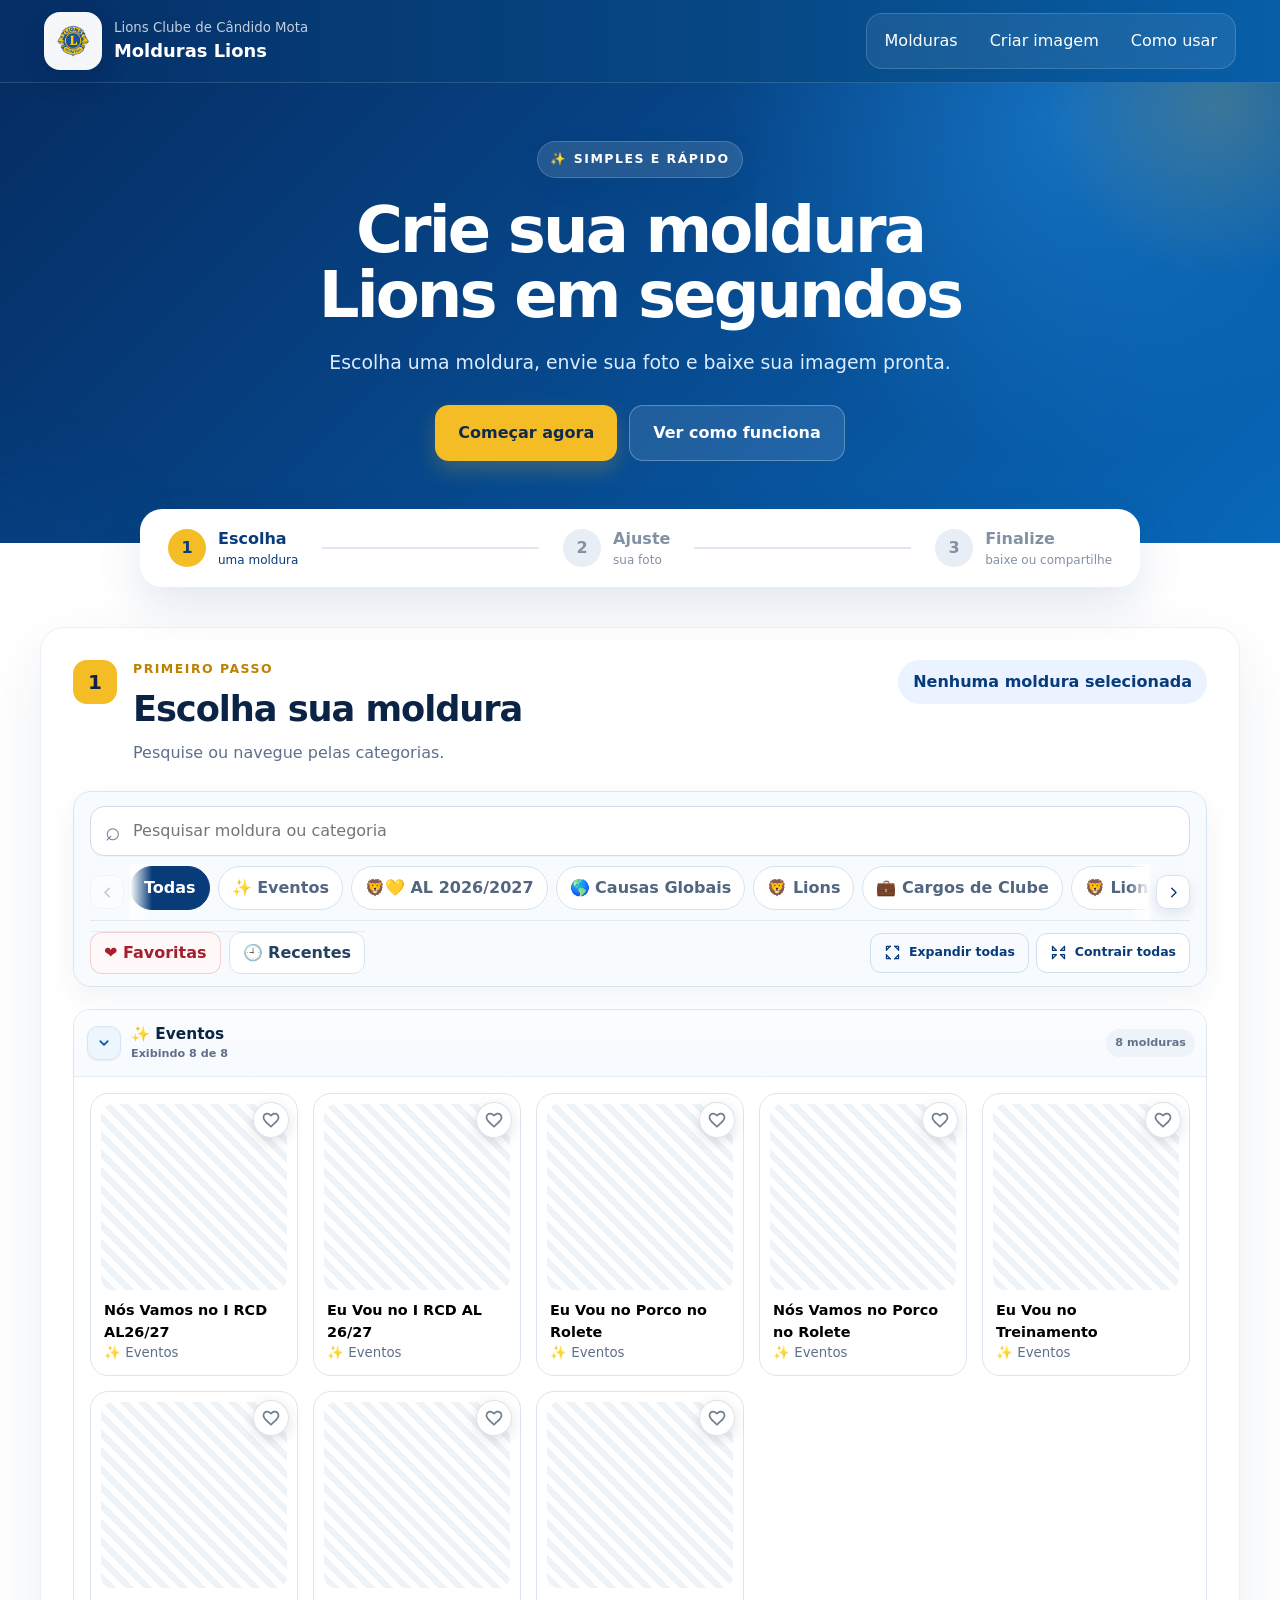
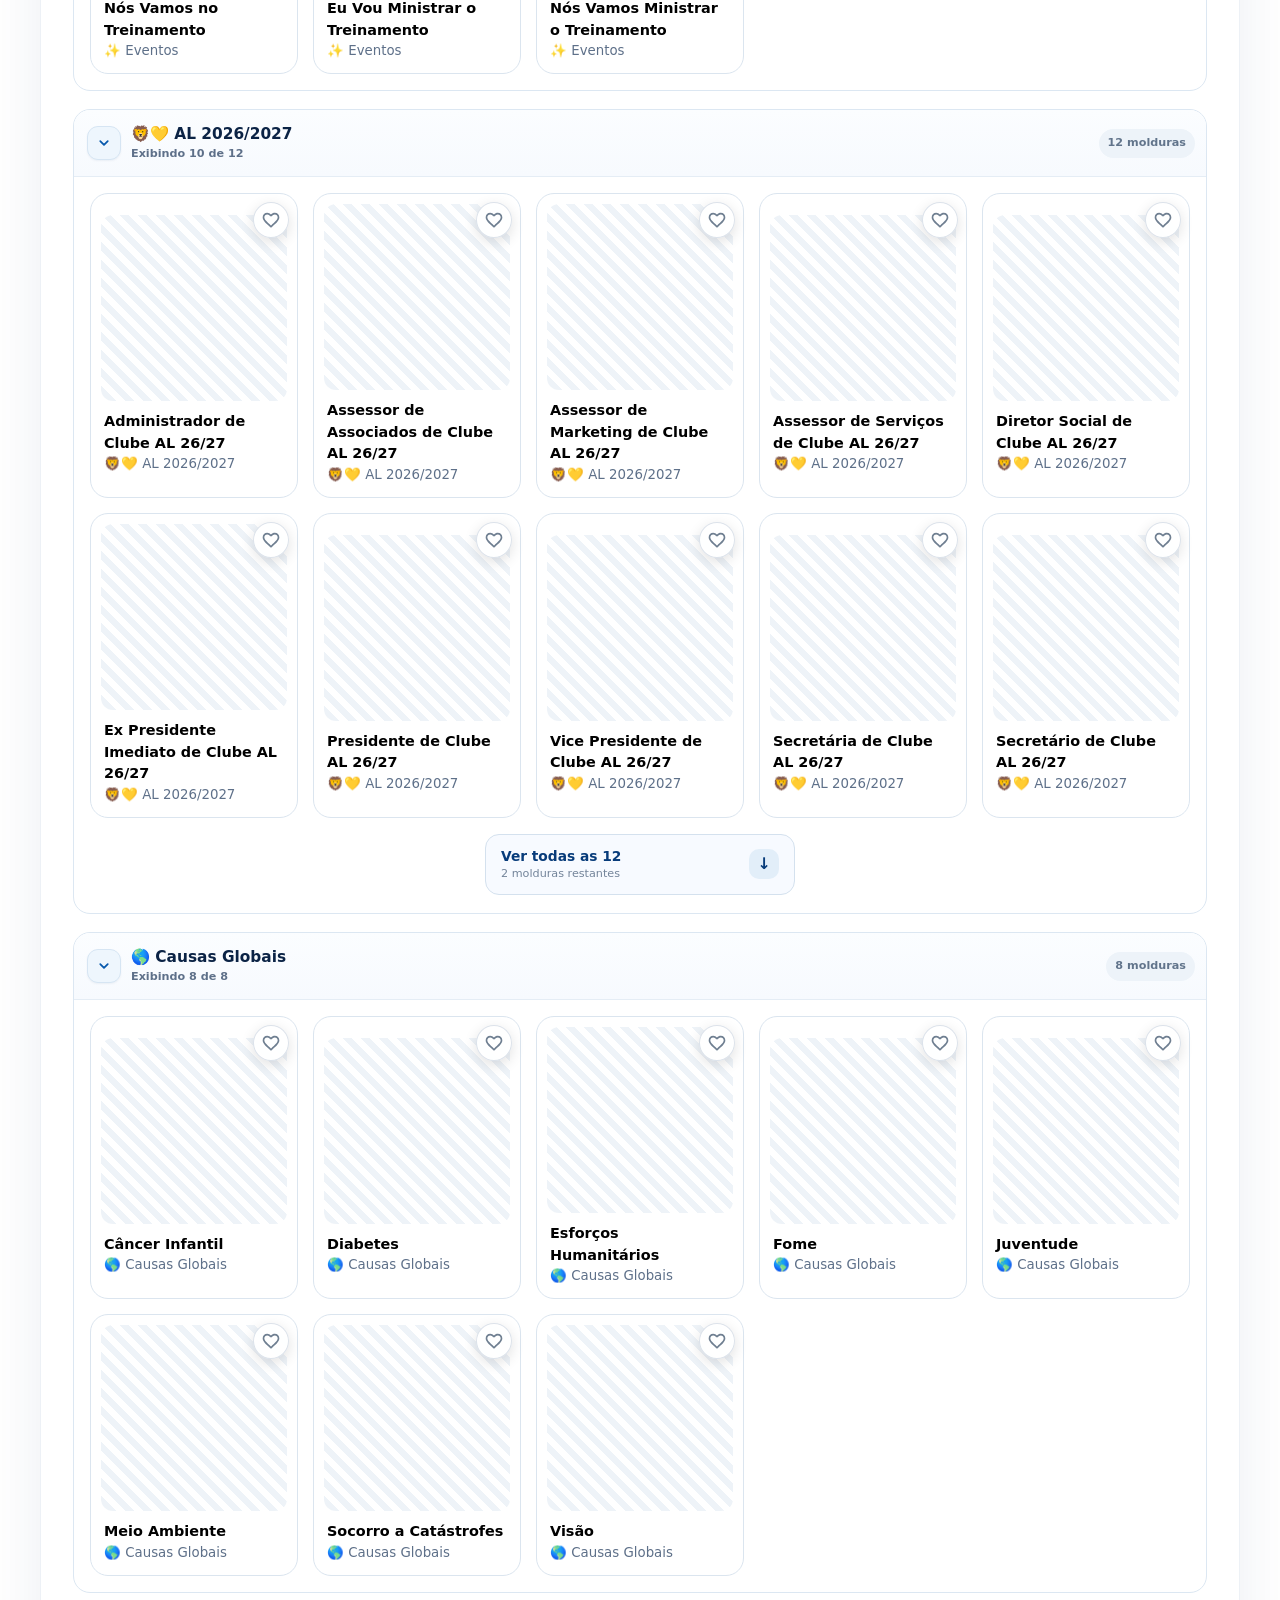
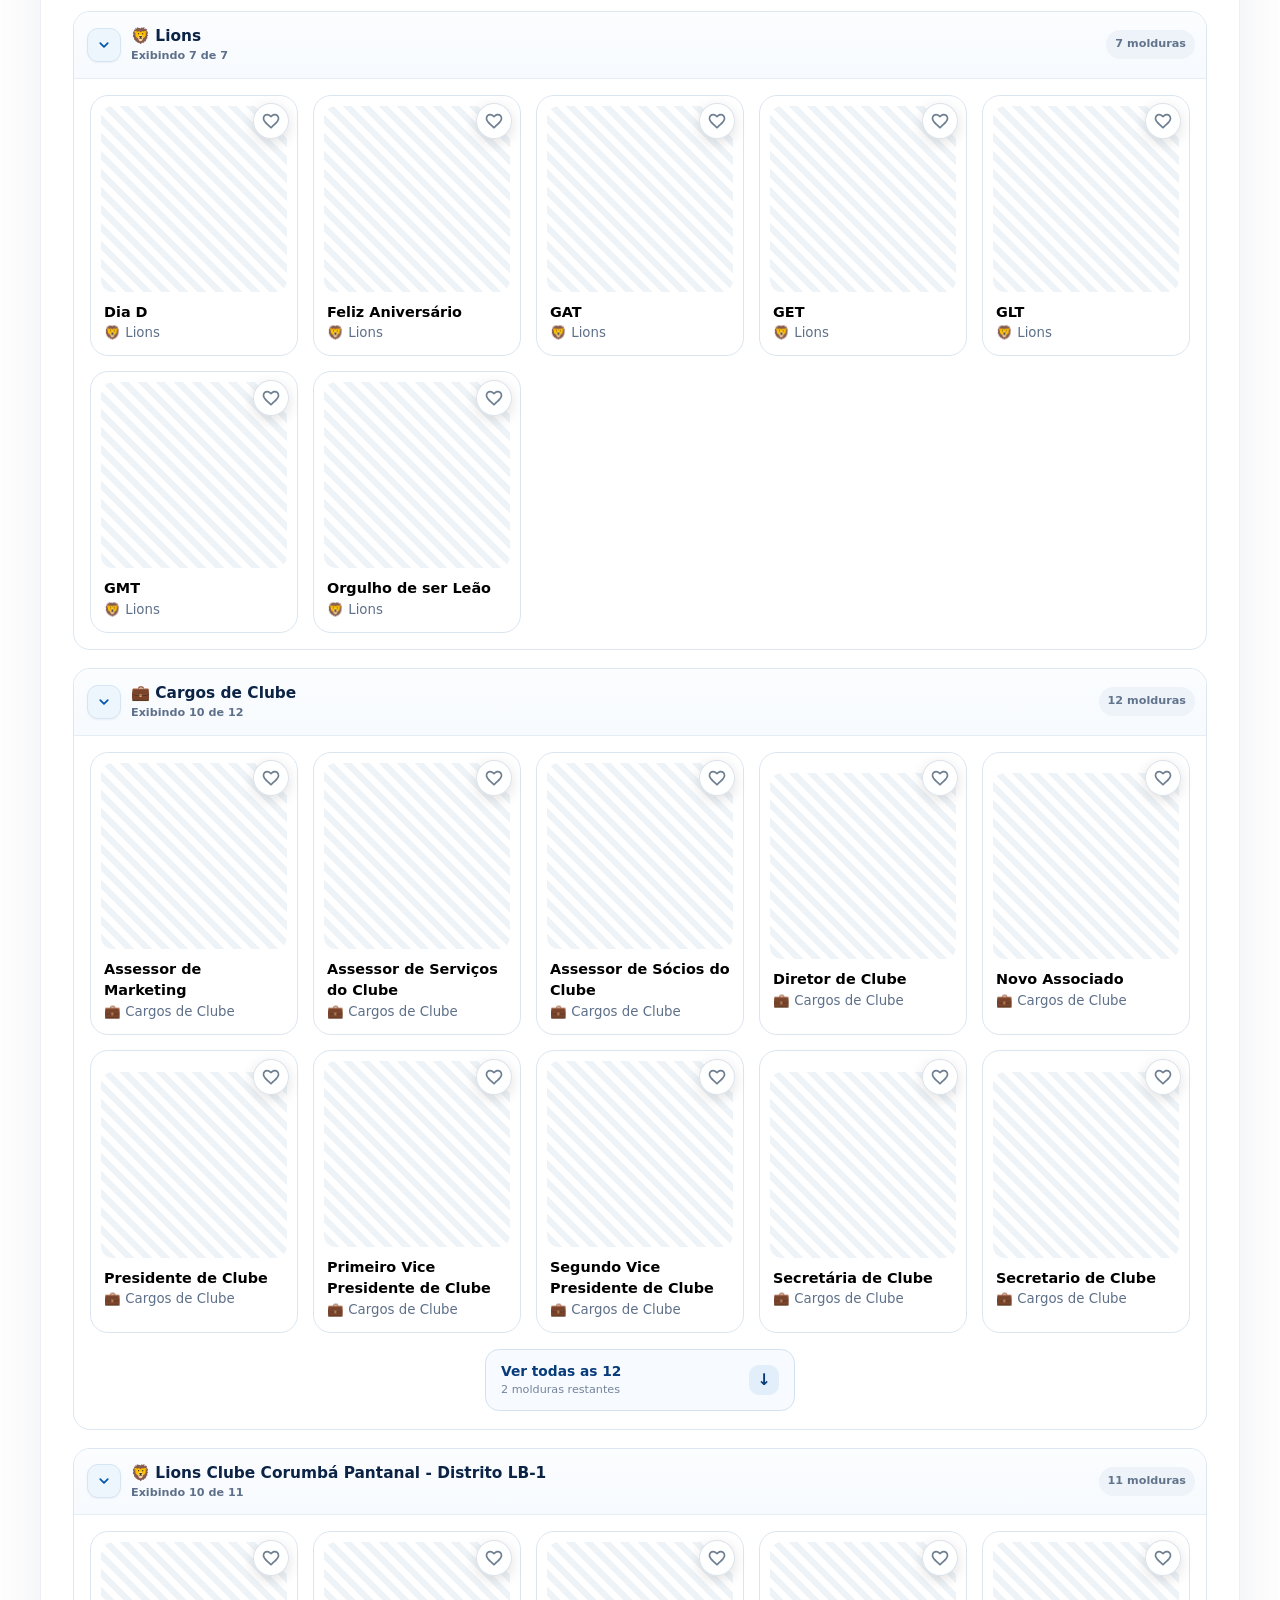
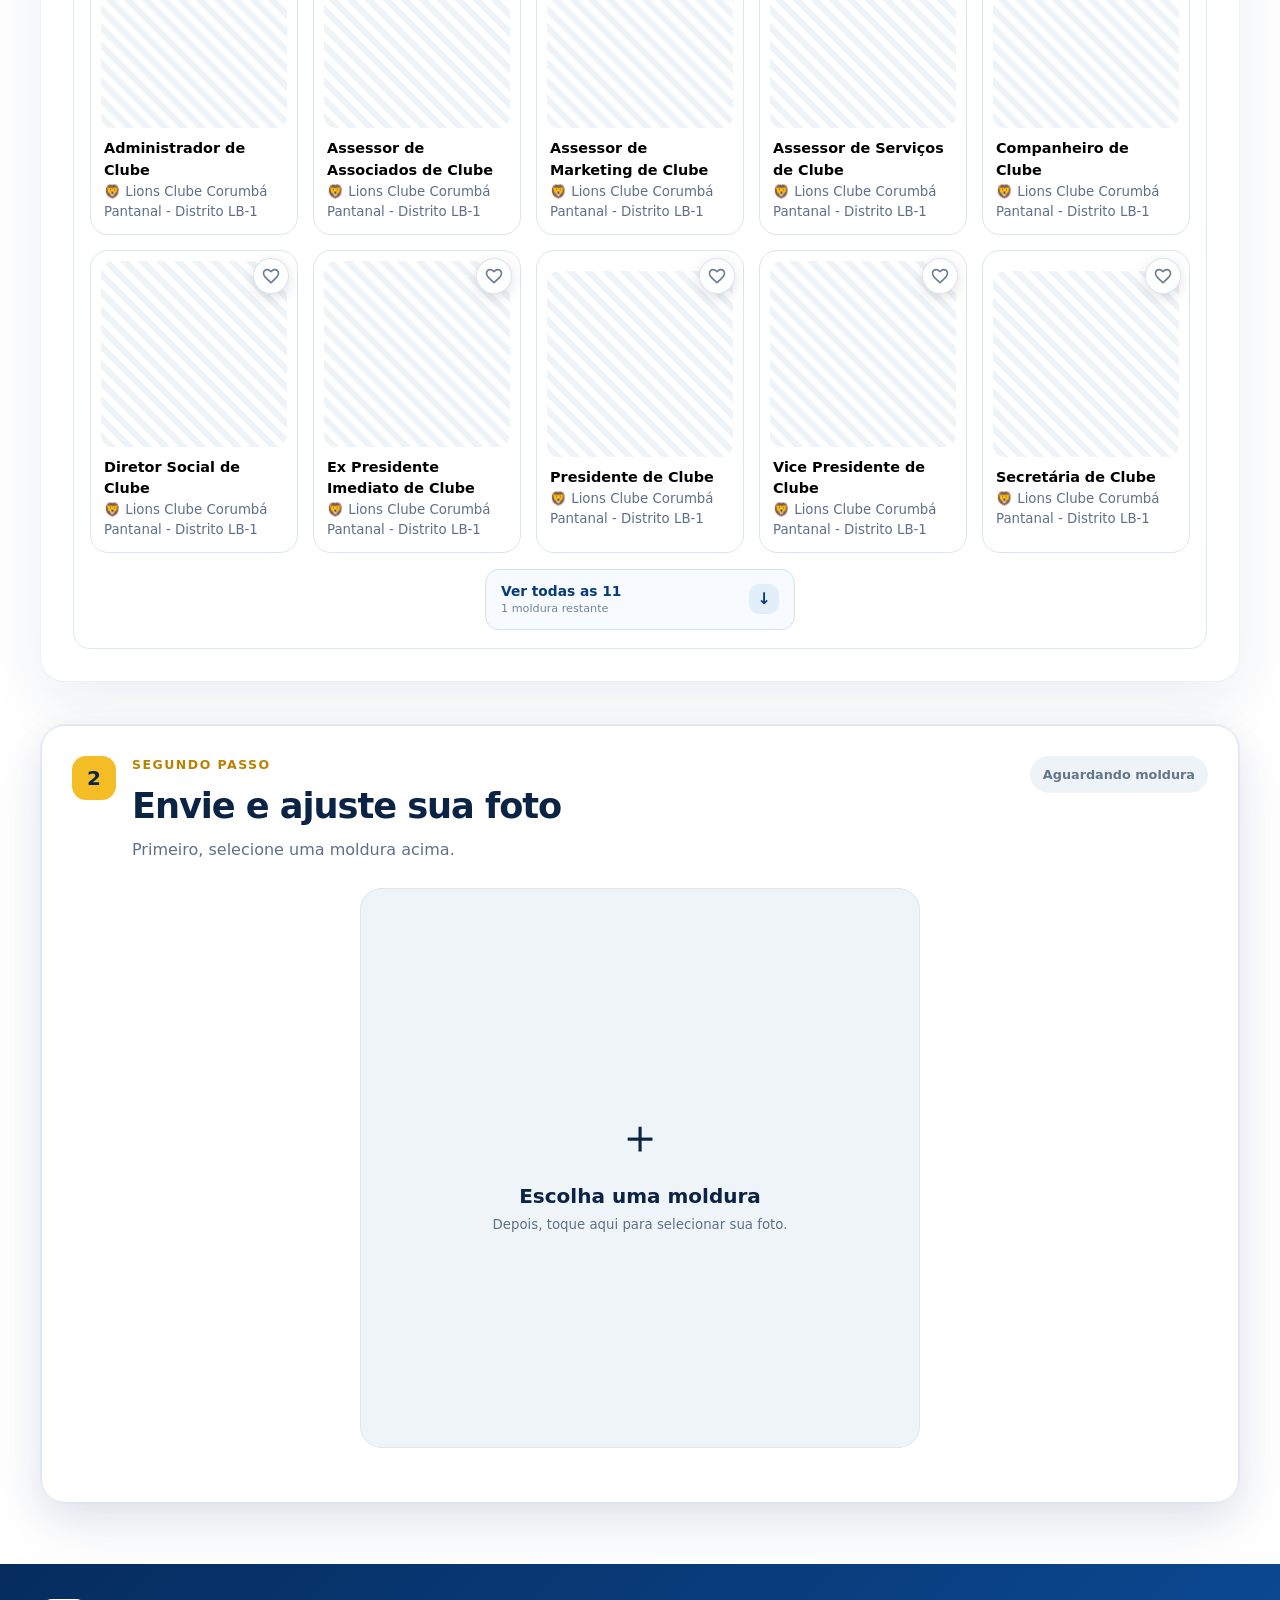
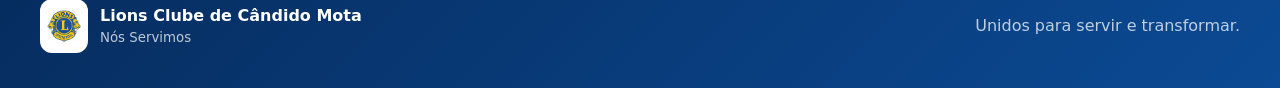
==== commit fa335b5b: "Add files via upload" ====
--- a/index.html
+++ b/index.html
@@ -117,6 +117,7 @@
           <div class="canvas-column">
             <div class="canvas-stage is-awaiting-photo" id="canvasWrap">
               <canvas id="editorCanvas" width="1080" height="1080" aria-label="Prévia da imagem"></canvas>
+              <div class="drop-overlay" id="dropOverlay" hidden aria-hidden="true"><span>Solte sua foto aqui</span><small>PNG, JPG ou WEBP</small></div>
               <label class="empty-state" id="emptyState" for="photoInput">
                 <span aria-hidden="true">＋</span><strong>Escolha uma moldura</strong><small>Depois, toque aqui para selecionar sua foto.</small>
               </label>
@@ -247,7 +248,8 @@
     <button class="dialog-close" id="closeHelpBtn" type="button" aria-label="Fechar">×</button>
     <img src="assets/logo-lions.png" alt="">
     <p class="eyebrow">Guia rápido</p><h2>Como criar sua imagem</h2>
-    <ol><li><b>1</b><span><strong>Escolha uma moldura</strong><small>Navegue pelas categorias ou use a pesquisa.</small></span></li><li><b>2</b><span><strong>Envie sua foto</strong><small>Selecione uma imagem do celular ou computador.</small></span></li><li><b>3</b><span><strong>Ajuste</strong><small>Arraste, amplie ou gire até ficar como deseja.</small></span></li><li><b>4</b><span><strong>Baixe ou compartilhe</strong><small>A imagem final será gerada no seu aparelho.</small></span></li></ol>
+    <ol><li><b>1</b><span><strong>Escolha uma moldura</strong><small>Navegue pelas categorias ou use a pesquisa.</small></span></li><li><b>2</b><span><strong>Envie sua foto</strong><small>Selecione uma imagem ou arraste o arquivo para a moldura no computador.</small></span></li><li><b>3</b><span><strong>Ajuste</strong><small>Arraste, amplie ou gire até ficar como deseja.</small></span></li><li><b>4</b><span><strong>Baixe ou compartilhe</strong><small>A imagem final será gerada no seu aparelho.</small></span></li></ol>
+    <p class="keyboard-tip"><strong>Atalhos:</strong> Ctrl/Cmd + Z para desfazer, Ctrl/Cmd + Shift + Z para refazer e teclas +/− para ajustar o zoom.</p>
     <button class="button primary block" id="startFromHelpBtn" type="button">Começar agora</button>
   </dialog>
 
--- a/styles.css
+++ b/styles.css
@@ -2663,3 +2663,92 @@
   .selected-frame-context__copy>strong{font-size:.92rem}
   .selected-frame-context__copy>span{font-size:.76rem}
 }
+
+/* =========================================================
+   V10.0 — workspace dinâmico consolidado
+   - Centraliza a área da moldura quando os ajustes estão fechados.
+   - Reaproveita o espaço lateral quando "Ajustar foto" é aberto.
+   - Mantém o fluxo vertical no celular.
+   ========================================================= */
+@media (min-width: 761px) {
+  .editor-main .workspace {
+    width: 100%;
+    max-width: 560px;
+    margin-inline: auto;
+    grid-template-columns: minmax(0, 1fr);
+    justify-content: center;
+    align-items: start;
+    gap: 24px;
+    transition: max-width .24s ease;
+  }
+
+  .editor-main .workspace > .canvas-column {
+    width: 100%;
+    min-width: 0;
+    margin-inline: auto;
+  }
+
+  .editor-section.photo-ready.adjustments-open .editor-main .workspace {
+    max-width: 100%;
+    grid-template-columns: minmax(360px, 460px) minmax(270px, 1fr);
+    justify-content: stretch;
+  }
+
+  .editor-section.photo-ready.adjustments-open .editor-main .canvas-column {
+    margin-inline: 0;
+  }
+
+  .editor-section.photo-ready.adjustments-open .editor-main .tools-column {
+    min-width: 0;
+    align-self: start;
+  }
+}
+
+@media (min-width: 761px) and (max-width: 980px) {
+  .editor-section.photo-ready.adjustments-open .editor-main .workspace {
+    grid-template-columns: minmax(330px, 430px) minmax(250px, 1fr);
+  }
+}
+
+@media (max-width: 760px) {
+  .editor-main .workspace,
+  .editor-section.photo-ready.adjustments-open .editor-main .workspace {
+    width: 100%;
+    max-width: none;
+    margin-inline: 0;
+    display: block;
+  }
+}
+
+@media (prefers-reduced-motion: reduce) {
+  .editor-main .workspace { transition: none; }
+}
+
+/* =========================================================
+   V10.1 — botão "Voltar ao topo" respeita o rodapé
+   ========================================================= */
+.scroll-top-button{
+  --scroll-top-footer-offset:0px;
+  bottom:calc(30px + var(--scroll-top-footer-offset))!important;
+  will-change:bottom,transform,opacity;
+}
+
+@media(max-width:760px){
+  .scroll-top-button{
+    bottom:calc(84px + env(safe-area-inset-bottom) + var(--scroll-top-footer-offset))!important;
+  }
+}
+
+/* V97 — refinamentos de experiência e produtividade */
+.canvas-stage{position:relative}
+.drop-overlay{position:absolute;inset:14px;z-index:8;display:flex;flex-direction:column;align-items:center;justify-content:center;gap:6px;border:3px dashed rgba(7,89,173,.55);border-radius:22px;background:rgba(234,243,255,.94);color:var(--blue);pointer-events:none;box-shadow:inset 0 0 0 1px rgba(255,255,255,.7)}
+.drop-overlay span{font-size:1.15rem;font-weight:900}.drop-overlay small{color:var(--muted);font-weight:700}
+.canvas-stage.is-dragging{box-shadow:0 0 0 5px rgba(245,189,37,.25),0 20px 45px rgba(7,59,122,.16)}
+.app-toast{position:fixed;left:50%;bottom:28px;z-index:1000;max-width:min(430px,calc(100% - 28px));transform:translate(-50%,18px);opacity:0;padding:12px 16px;border-radius:14px;background:#092f62;color:#fff;box-shadow:0 18px 44px rgba(0,0,0,.22);font-weight:750;text-align:center;pointer-events:none;transition:opacity .2s ease,transform .2s ease}
+.app-toast.is-visible{opacity:1;transform:translate(-50%,0)}
+.app-toast[data-type="error"]{background:#9f2635}.app-toast[data-type="success"]{background:#087d52}
+.keyboard-tip{margin:16px 0 20px;padding:12px 14px;border-radius:13px;background:#f2f7fc;color:var(--muted);font-size:.84rem}
+.keyboard-tip strong{color:var(--blue)}
+.frame-thumb img{content-visibility:auto}
+@media(max-width:760px){.drop-overlay{inset:9px;border-radius:17px}.app-toast{bottom:92px}.keyboard-tip{display:none}}
+@media(prefers-reduced-motion:reduce){.app-toast,.frame-option,.button{transition:none!important}}
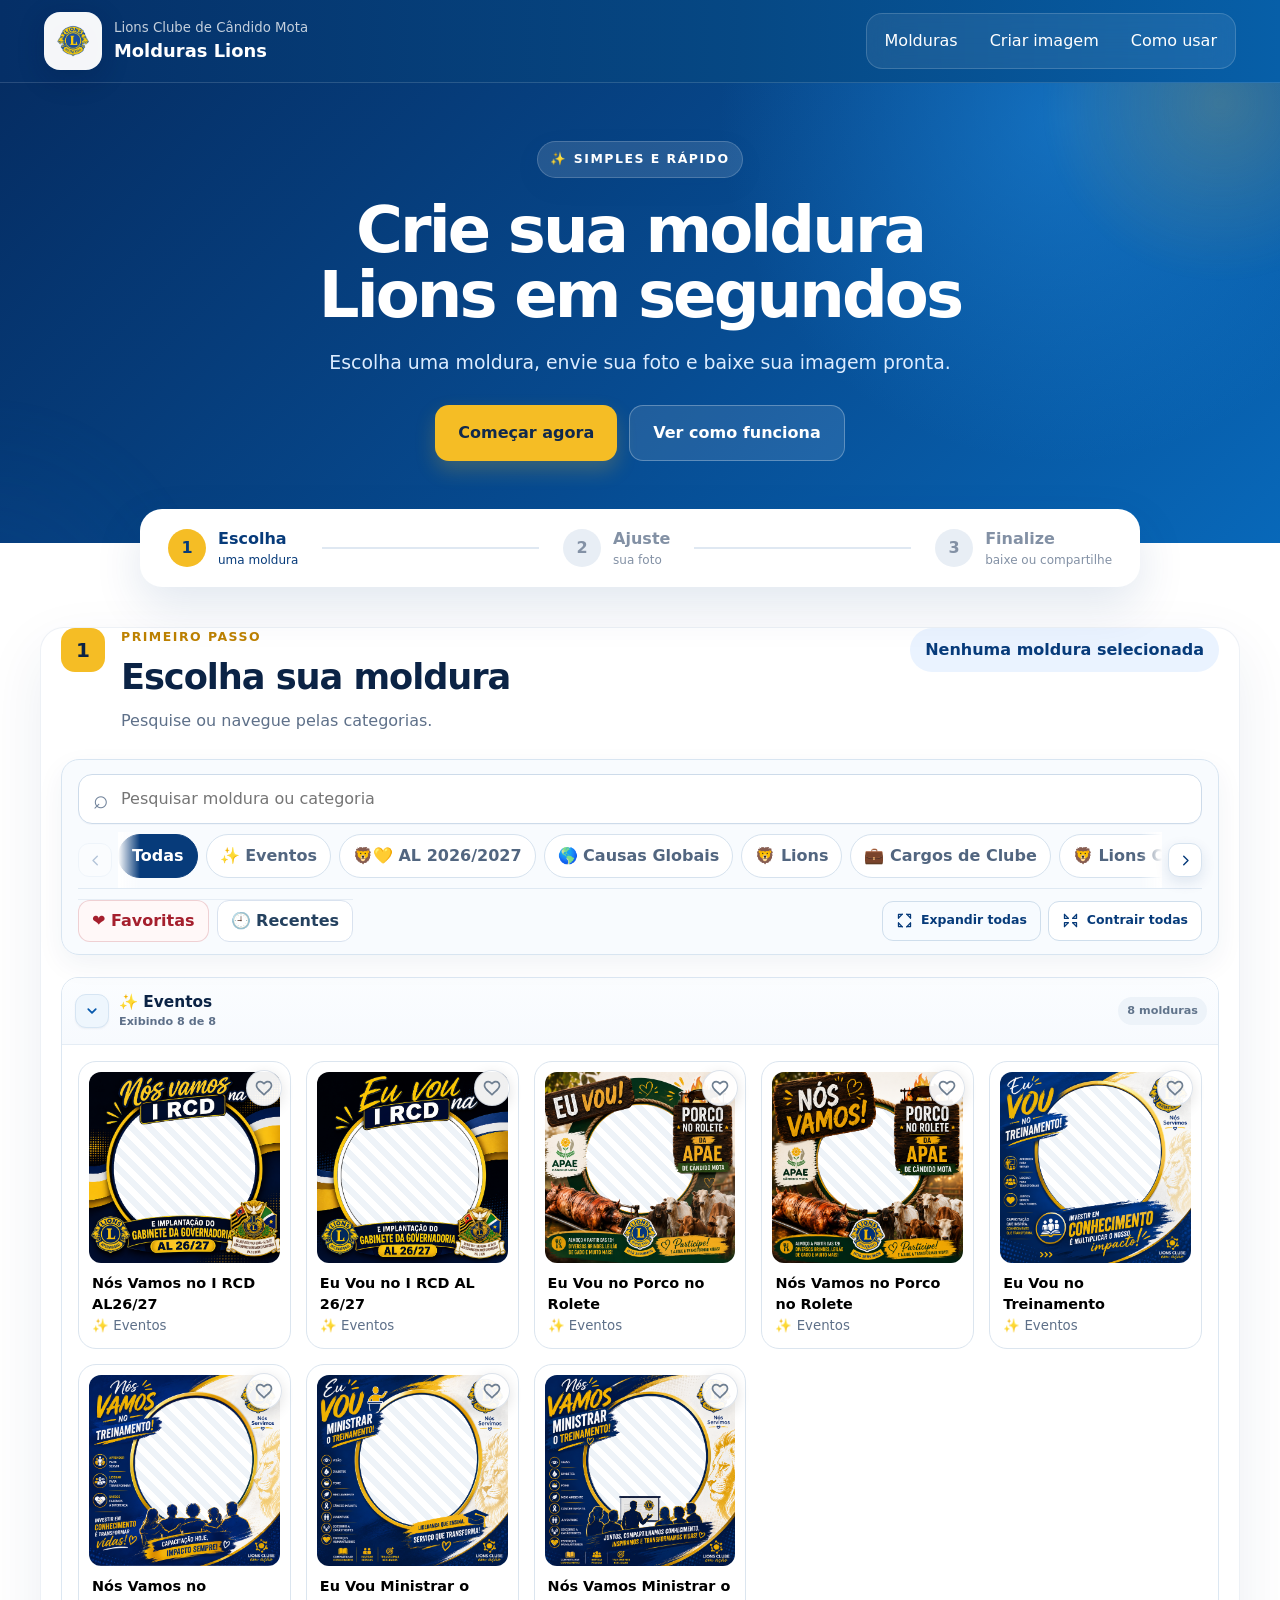
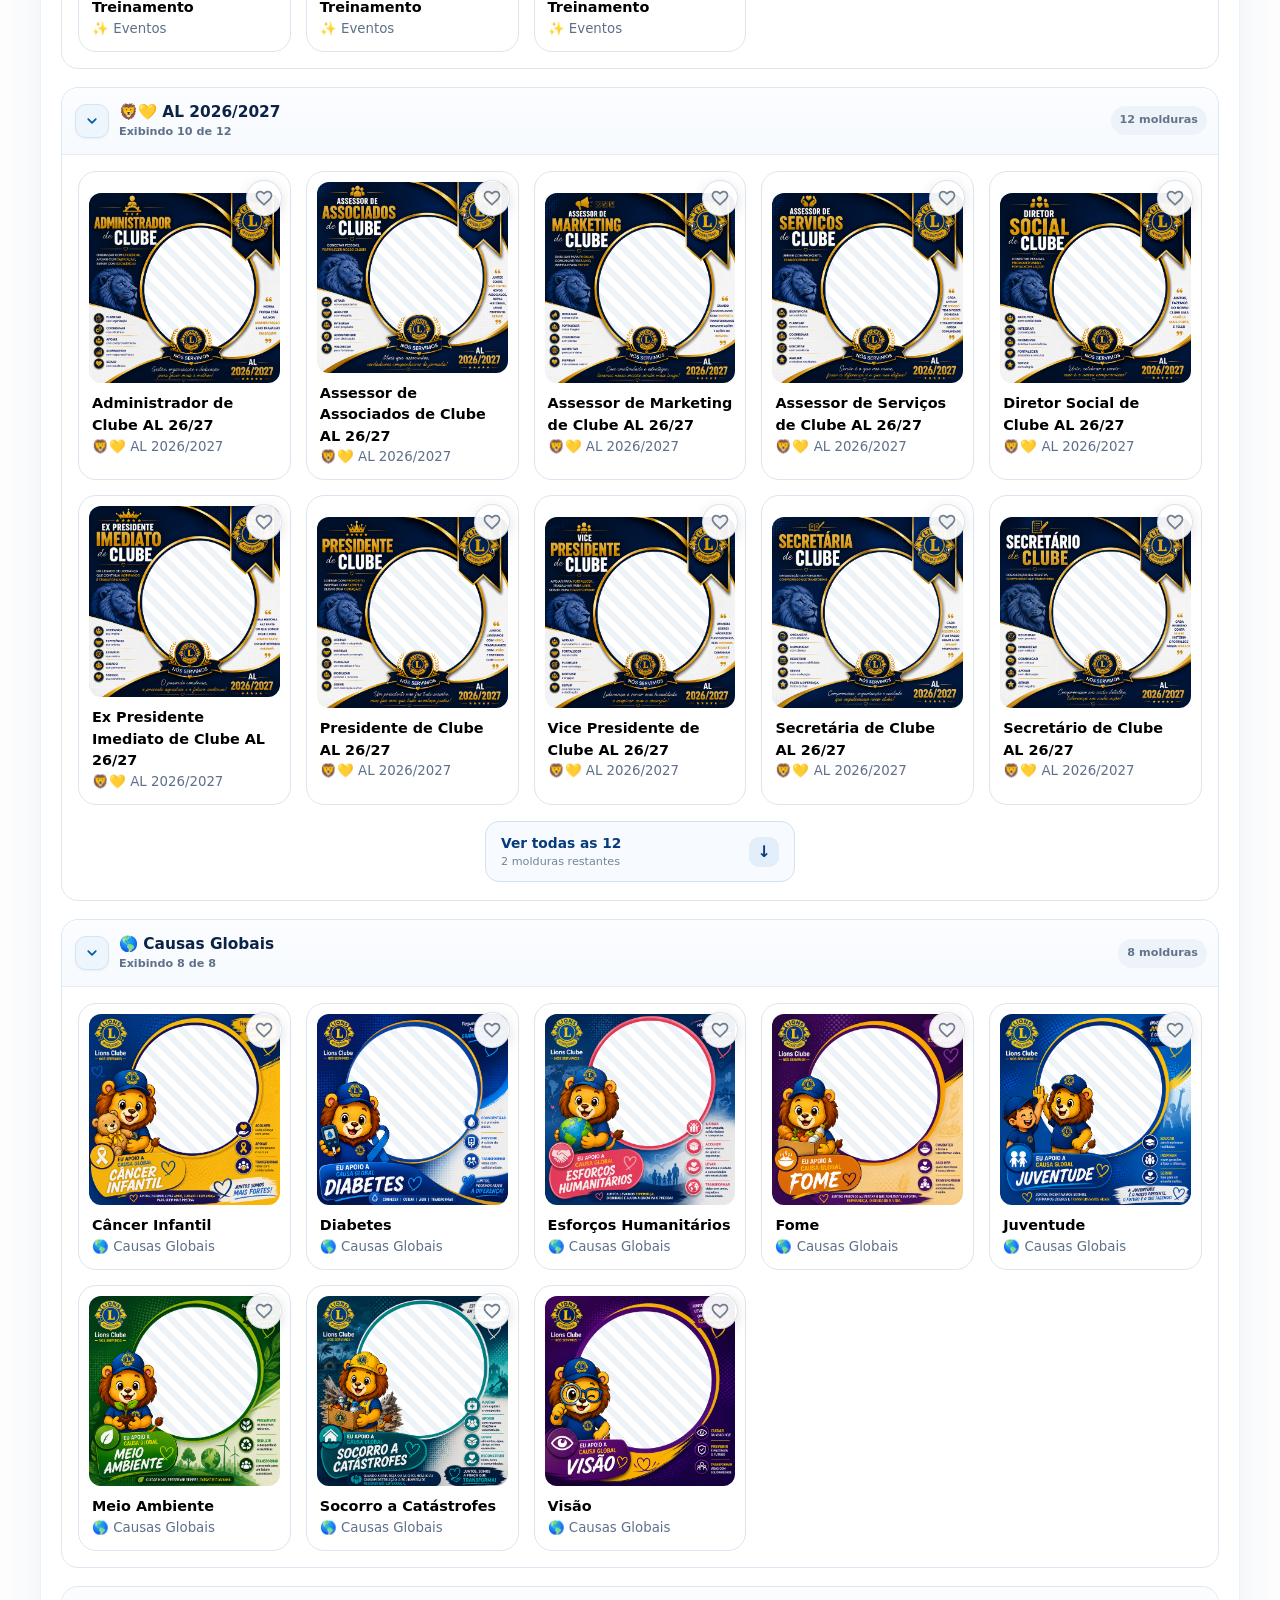
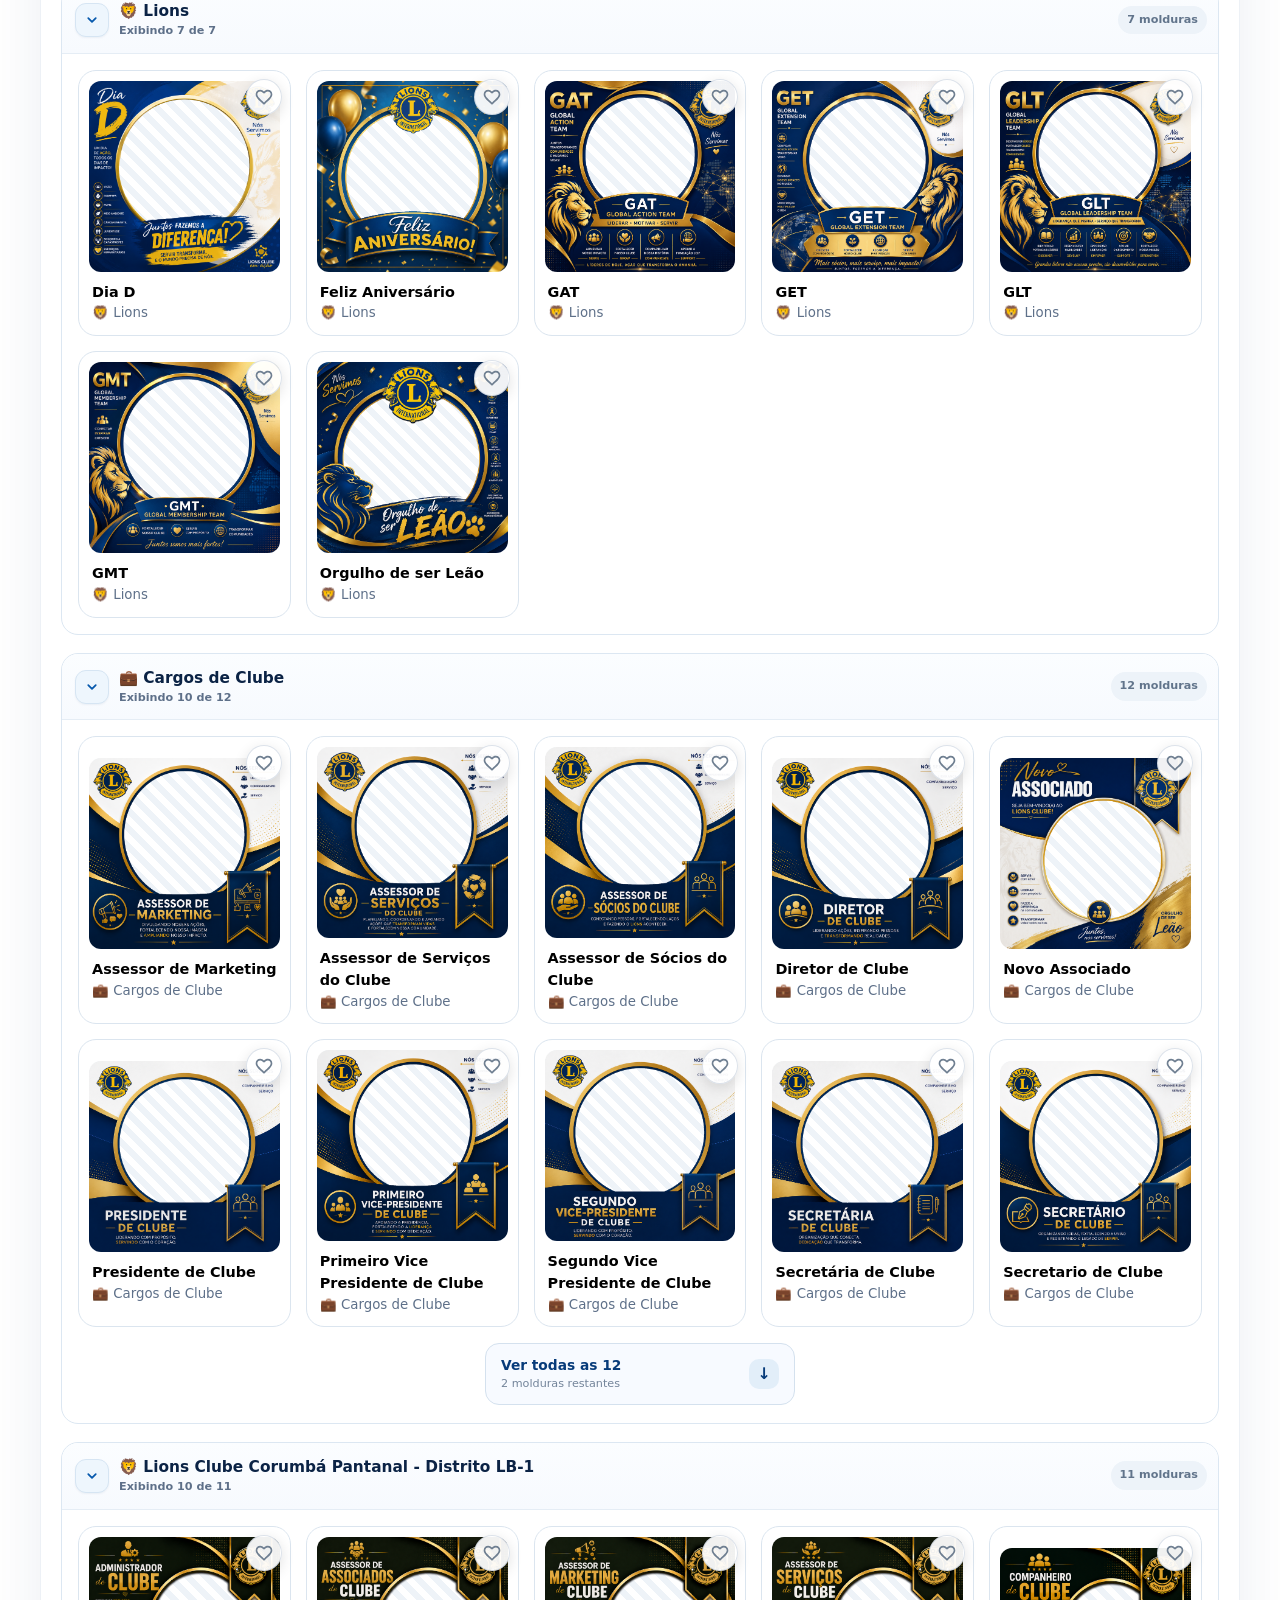
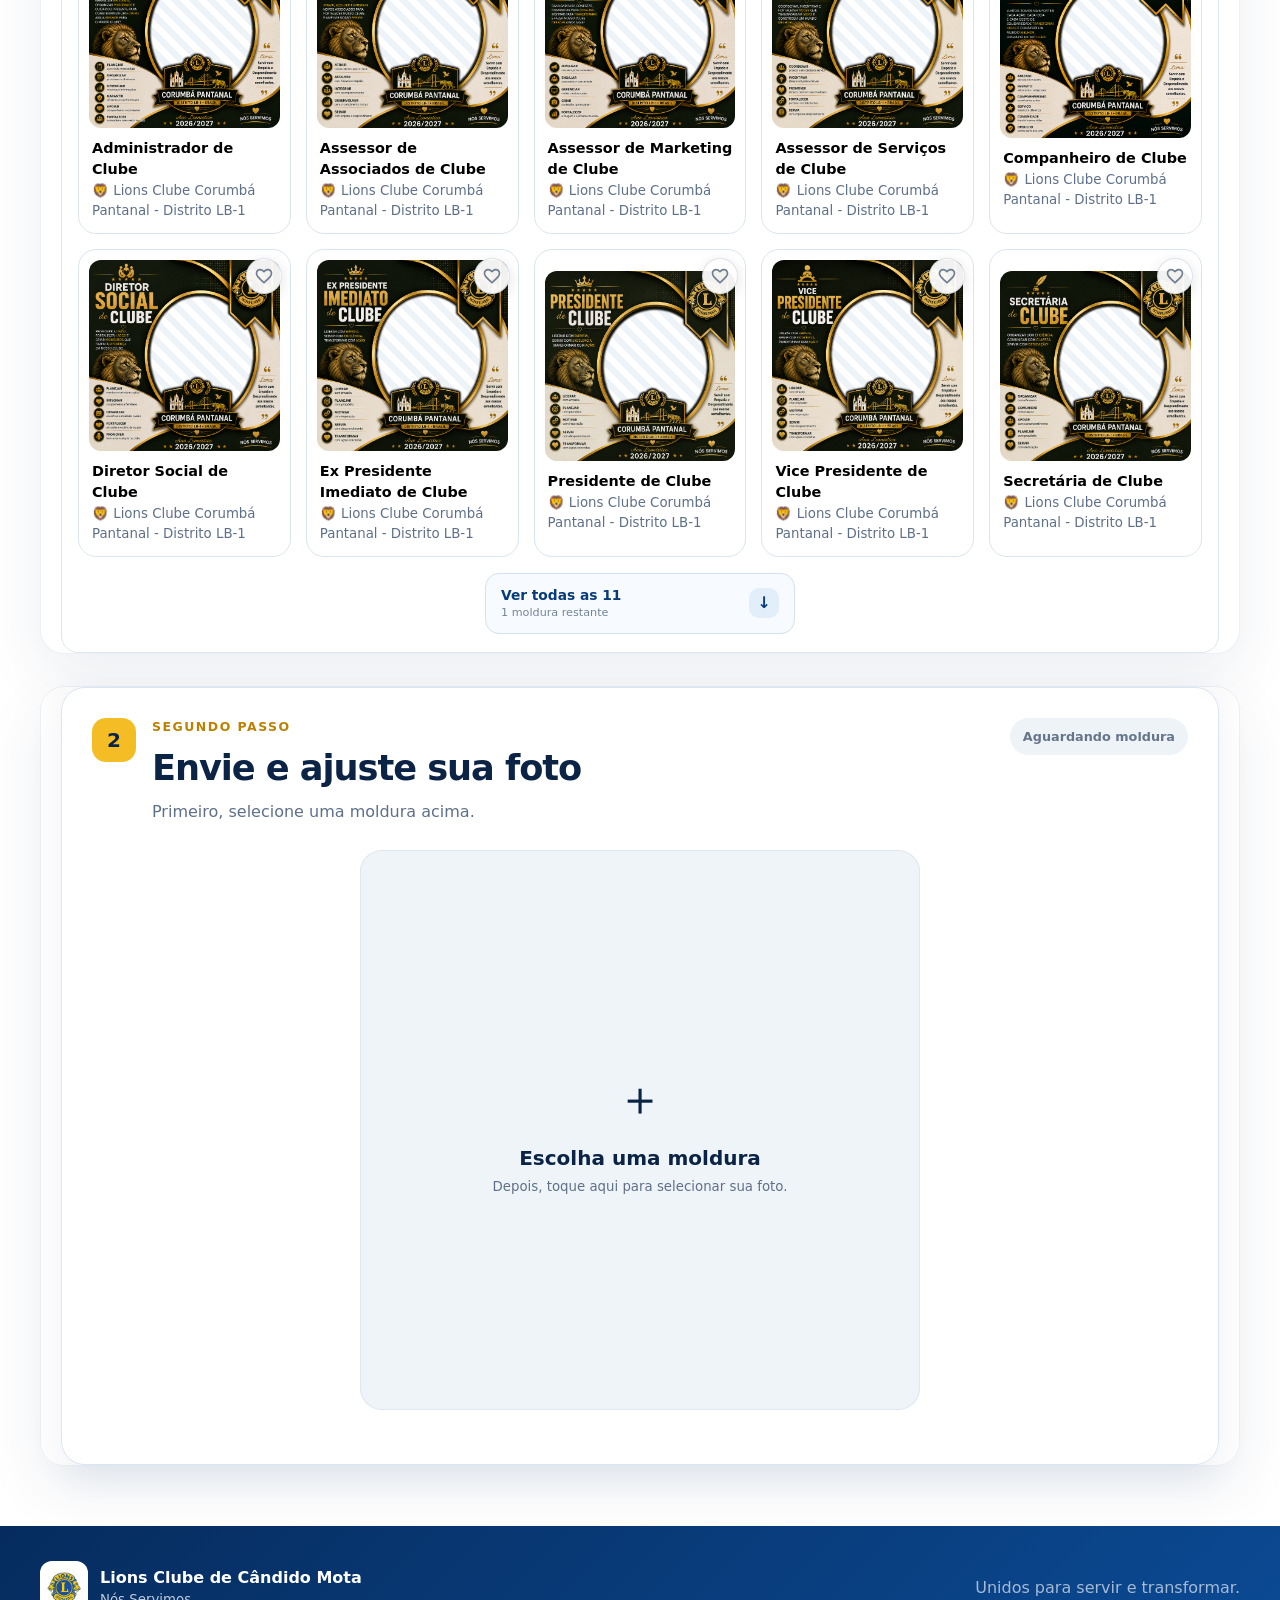
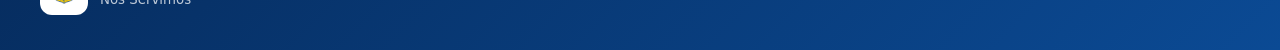
==== commit 19e1fc0d: "Add files via upload" ====
--- a/index.html
+++ b/index.html
@@ -117,7 +117,6 @@
           <div class="canvas-column">
             <div class="canvas-stage is-awaiting-photo" id="canvasWrap">
               <canvas id="editorCanvas" width="1080" height="1080" aria-label="Prévia da imagem"></canvas>
-              <div class="drop-overlay" id="dropOverlay" hidden aria-hidden="true"><span>Solte sua foto aqui</span><small>PNG, JPG ou WEBP</small></div>
               <label class="empty-state" id="emptyState" for="photoInput">
                 <span aria-hidden="true">＋</span><strong>Escolha uma moldura</strong><small>Depois, toque aqui para selecionar sua foto.</small>
               </label>
@@ -248,8 +247,7 @@
     <button class="dialog-close" id="closeHelpBtn" type="button" aria-label="Fechar">×</button>
     <img src="assets/logo-lions.png" alt="">
     <p class="eyebrow">Guia rápido</p><h2>Como criar sua imagem</h2>
-    <ol><li><b>1</b><span><strong>Escolha uma moldura</strong><small>Navegue pelas categorias ou use a pesquisa.</small></span></li><li><b>2</b><span><strong>Envie sua foto</strong><small>Selecione uma imagem ou arraste o arquivo para a moldura no computador.</small></span></li><li><b>3</b><span><strong>Ajuste</strong><small>Arraste, amplie ou gire até ficar como deseja.</small></span></li><li><b>4</b><span><strong>Baixe ou compartilhe</strong><small>A imagem final será gerada no seu aparelho.</small></span></li></ol>
-    <p class="keyboard-tip"><strong>Atalhos:</strong> Ctrl/Cmd + Z para desfazer, Ctrl/Cmd + Shift + Z para refazer e teclas +/− para ajustar o zoom.</p>
+    <ol><li><b>1</b><span><strong>Escolha uma moldura</strong><small>Navegue pelas categorias ou use a pesquisa.</small></span></li><li><b>2</b><span><strong>Envie sua foto</strong><small>Selecione uma imagem do celular ou computador.</small></span></li><li><b>3</b><span><strong>Ajuste</strong><small>Arraste, amplie ou gire até ficar como deseja.</small></span></li><li><b>4</b><span><strong>Baixe ou compartilhe</strong><small>A imagem final será gerada no seu aparelho.</small></span></li></ol>
     <button class="button primary block" id="startFromHelpBtn" type="button">Começar agora</button>
   </dialog>
 
--- a/styles.css
+++ b/styles.css
@@ -2739,16 +2739,31 @@
   }
 }
 
-/* V97 — refinamentos de experiência e produtividade */
-.canvas-stage{position:relative}
-.drop-overlay{position:absolute;inset:14px;z-index:8;display:flex;flex-direction:column;align-items:center;justify-content:center;gap:6px;border:3px dashed rgba(7,89,173,.55);border-radius:22px;background:rgba(234,243,255,.94);color:var(--blue);pointer-events:none;box-shadow:inset 0 0 0 1px rgba(255,255,255,.7)}
-.drop-overlay span{font-size:1.15rem;font-weight:900}.drop-overlay small{color:var(--muted);font-weight:700}
-.canvas-stage.is-dragging{box-shadow:0 0 0 5px rgba(245,189,37,.25),0 20px 45px rgba(7,59,122,.16)}
-.app-toast{position:fixed;left:50%;bottom:28px;z-index:1000;max-width:min(430px,calc(100% - 28px));transform:translate(-50%,18px);opacity:0;padding:12px 16px;border-radius:14px;background:#092f62;color:#fff;box-shadow:0 18px 44px rgba(0,0,0,.22);font-weight:750;text-align:center;pointer-events:none;transition:opacity .2s ease,transform .2s ease}
-.app-toast.is-visible{opacity:1;transform:translate(-50%,0)}
-.app-toast[data-type="error"]{background:#9f2635}.app-toast[data-type="success"]{background:#087d52}
-.keyboard-tip{margin:16px 0 20px;padding:12px 14px;border-radius:13px;background:#f2f7fc;color:var(--muted);font-size:.84rem}
-.keyboard-tip strong{color:var(--blue)}
-.frame-thumb img{content-visibility:auto}
-@media(max-width:760px){.drop-overlay{inset:9px;border-radius:17px}.app-toast{bottom:92px}.keyboard-tip{display:none}}
-@media(prefers-reduced-motion:reduce){.app-toast,.frame-option,.button{transition:none!important}}
+
+/* v10.1 UX refinements */
+.header-inner{padding:10px 20px}
+.site-header nav a,.nav-help{transition:background .2s,color .2s,transform .2s}
+.site-header nav a:hover,.nav-help:hover{transform:translateY(-1px)}
+.section-shell{max-width:1200px;margin:32px auto;padding:0 20px}
+footer{margin-top:64px;padding:36px 20px;background:#062f61;color:#fff}
+footer p{opacity:.85}
+@media (max-width:900px){
+.header-inner{flex-direction:column;align-items:stretch}
+.brand{justify-content:center}
+.site-header nav{justify-content:center;flex-wrap:wrap}
+.hero-grid{grid-template-columns:1fr;padding:48px 20px;text-align:center;gap:24px}
+.hero-copy>p{margin:auto}
+.hero-actions{justify-content:center;flex-wrap:wrap}
+.progress-shell{margin:20px;padding:12px;overflow:auto}
+.section-heading{flex-direction:column;align-items:flex-start;gap:12px}
+.gallery-toolbar{flex-direction:column;gap:12px}
+.search-box{width:100%}
+}
+@media (max-width:600px){
+.brand img{width:44px;height:44px}
+.brand strong{font-size:1rem}
+.hero h1{font-size:2.2rem}
+.button.large,.button{width:100%}
+.hero-actions{flex-direction:column}
+.site-header nav a,.nav-help{flex:1;text-align:center}
+}
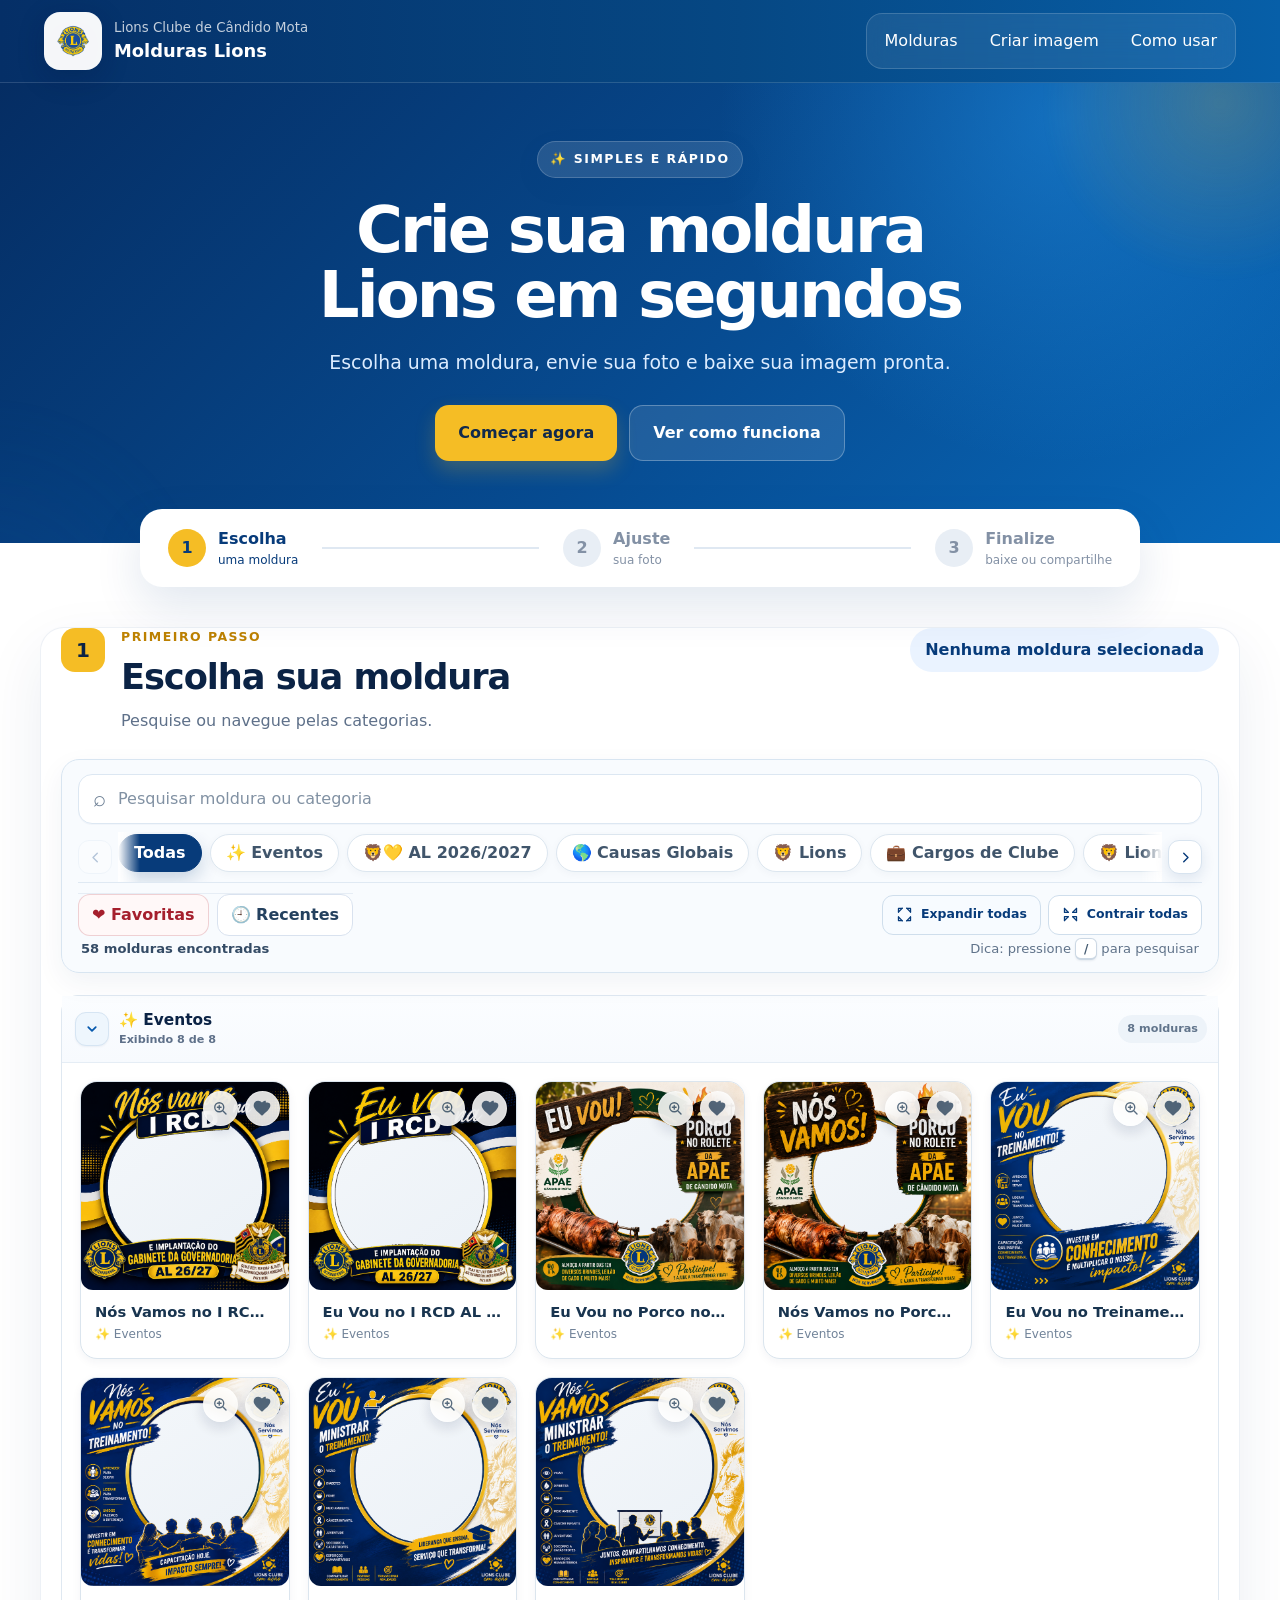
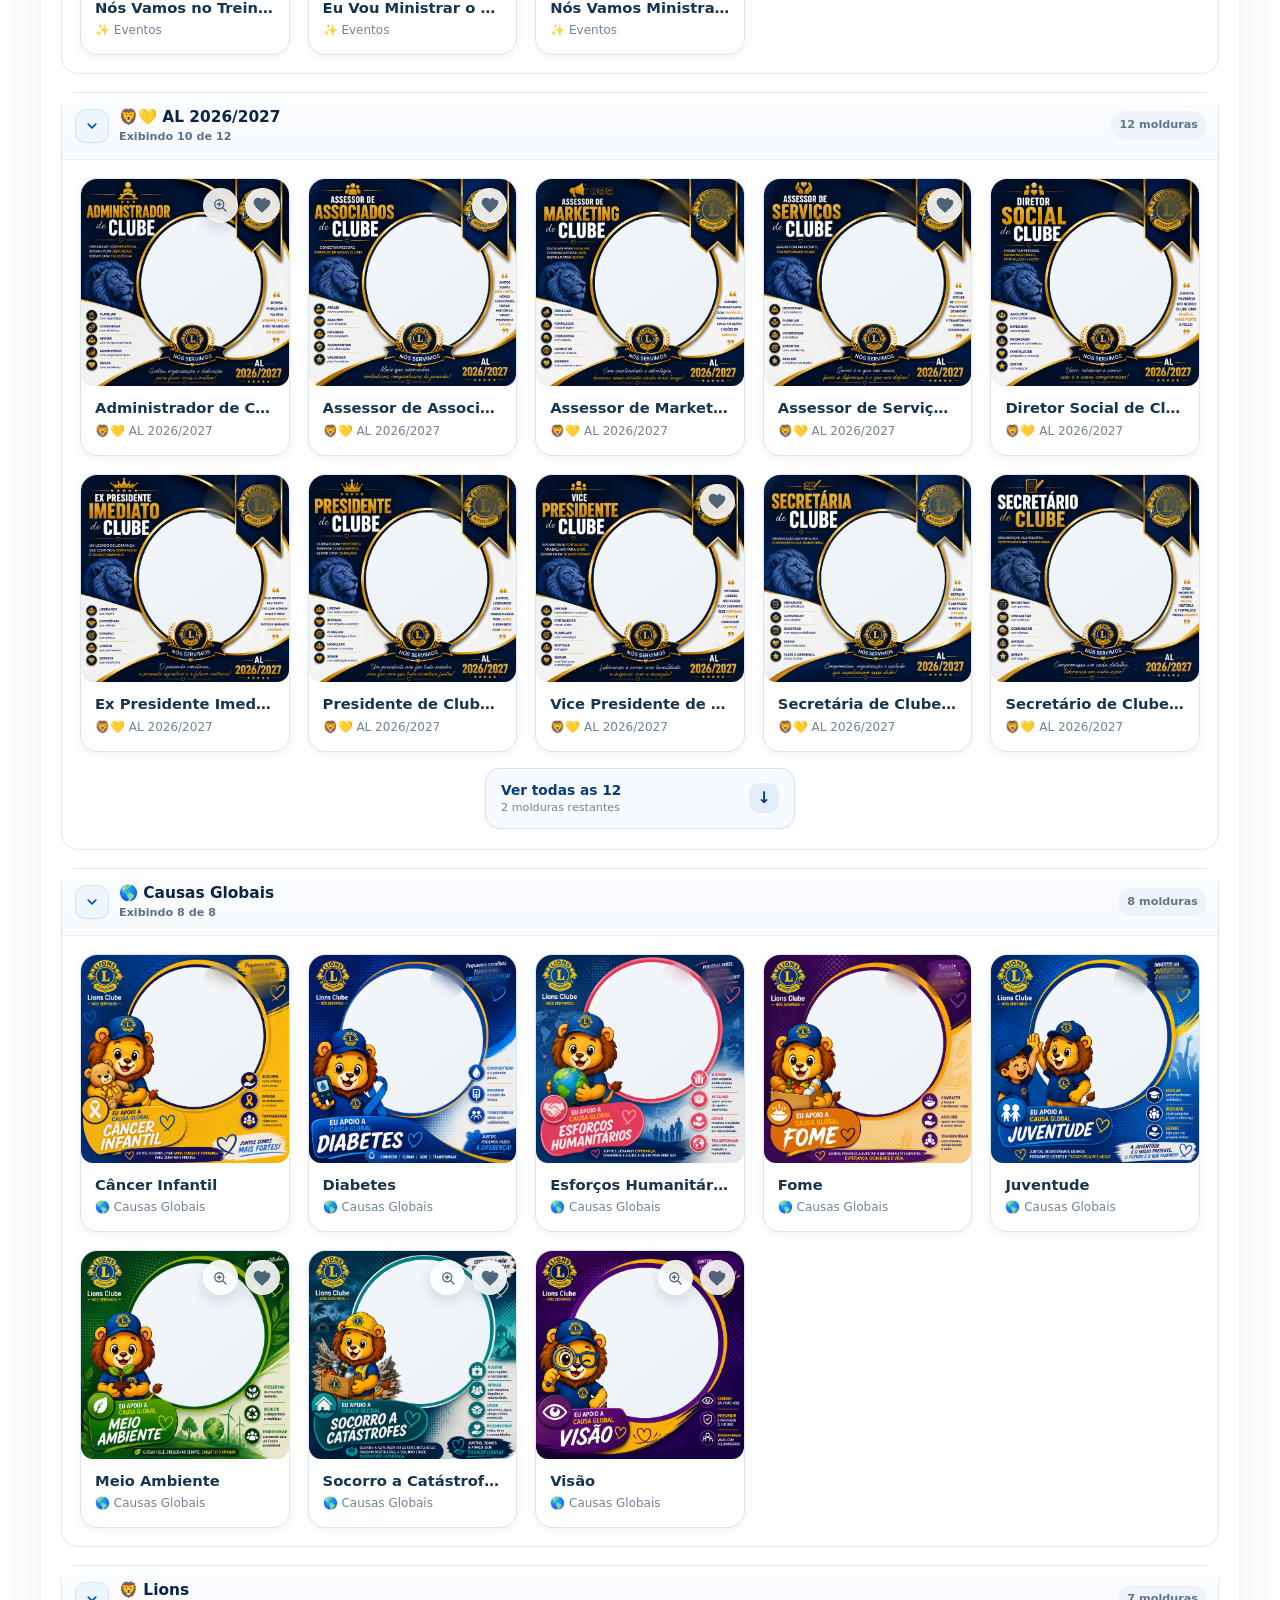
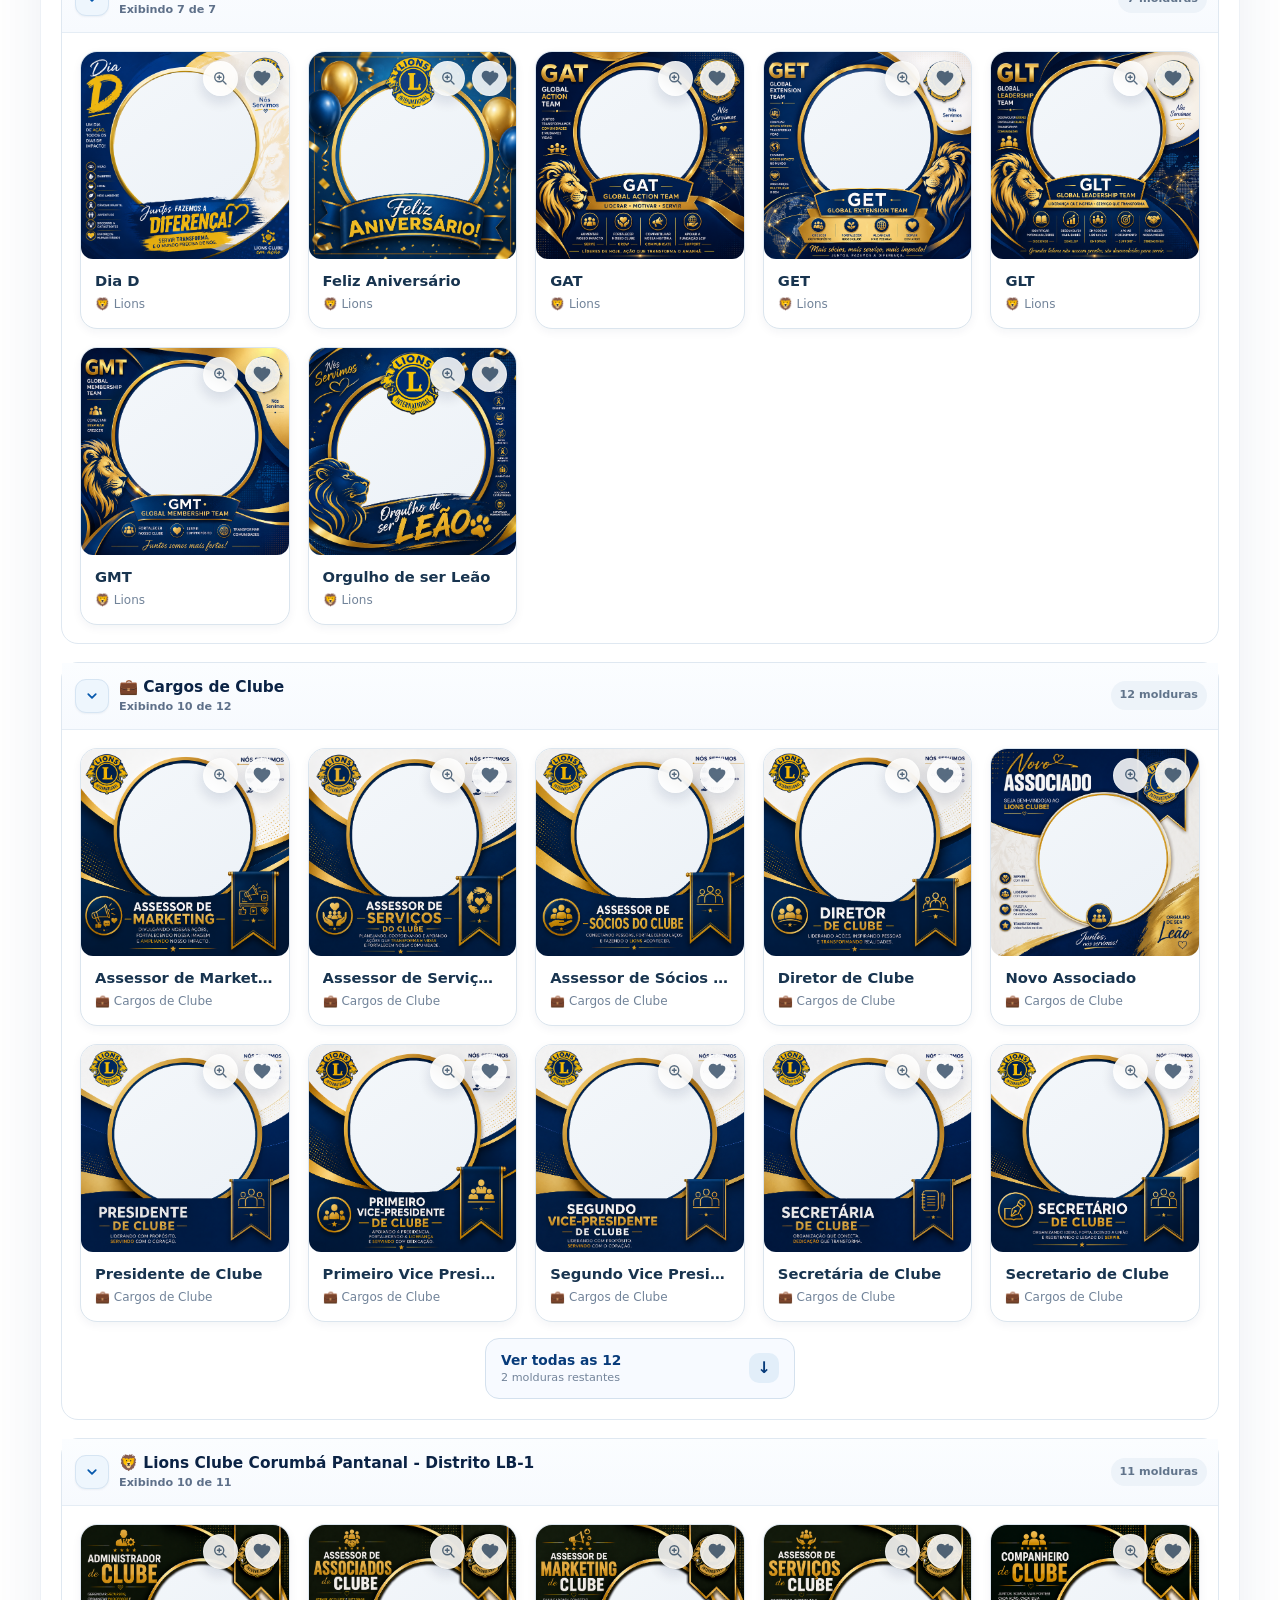
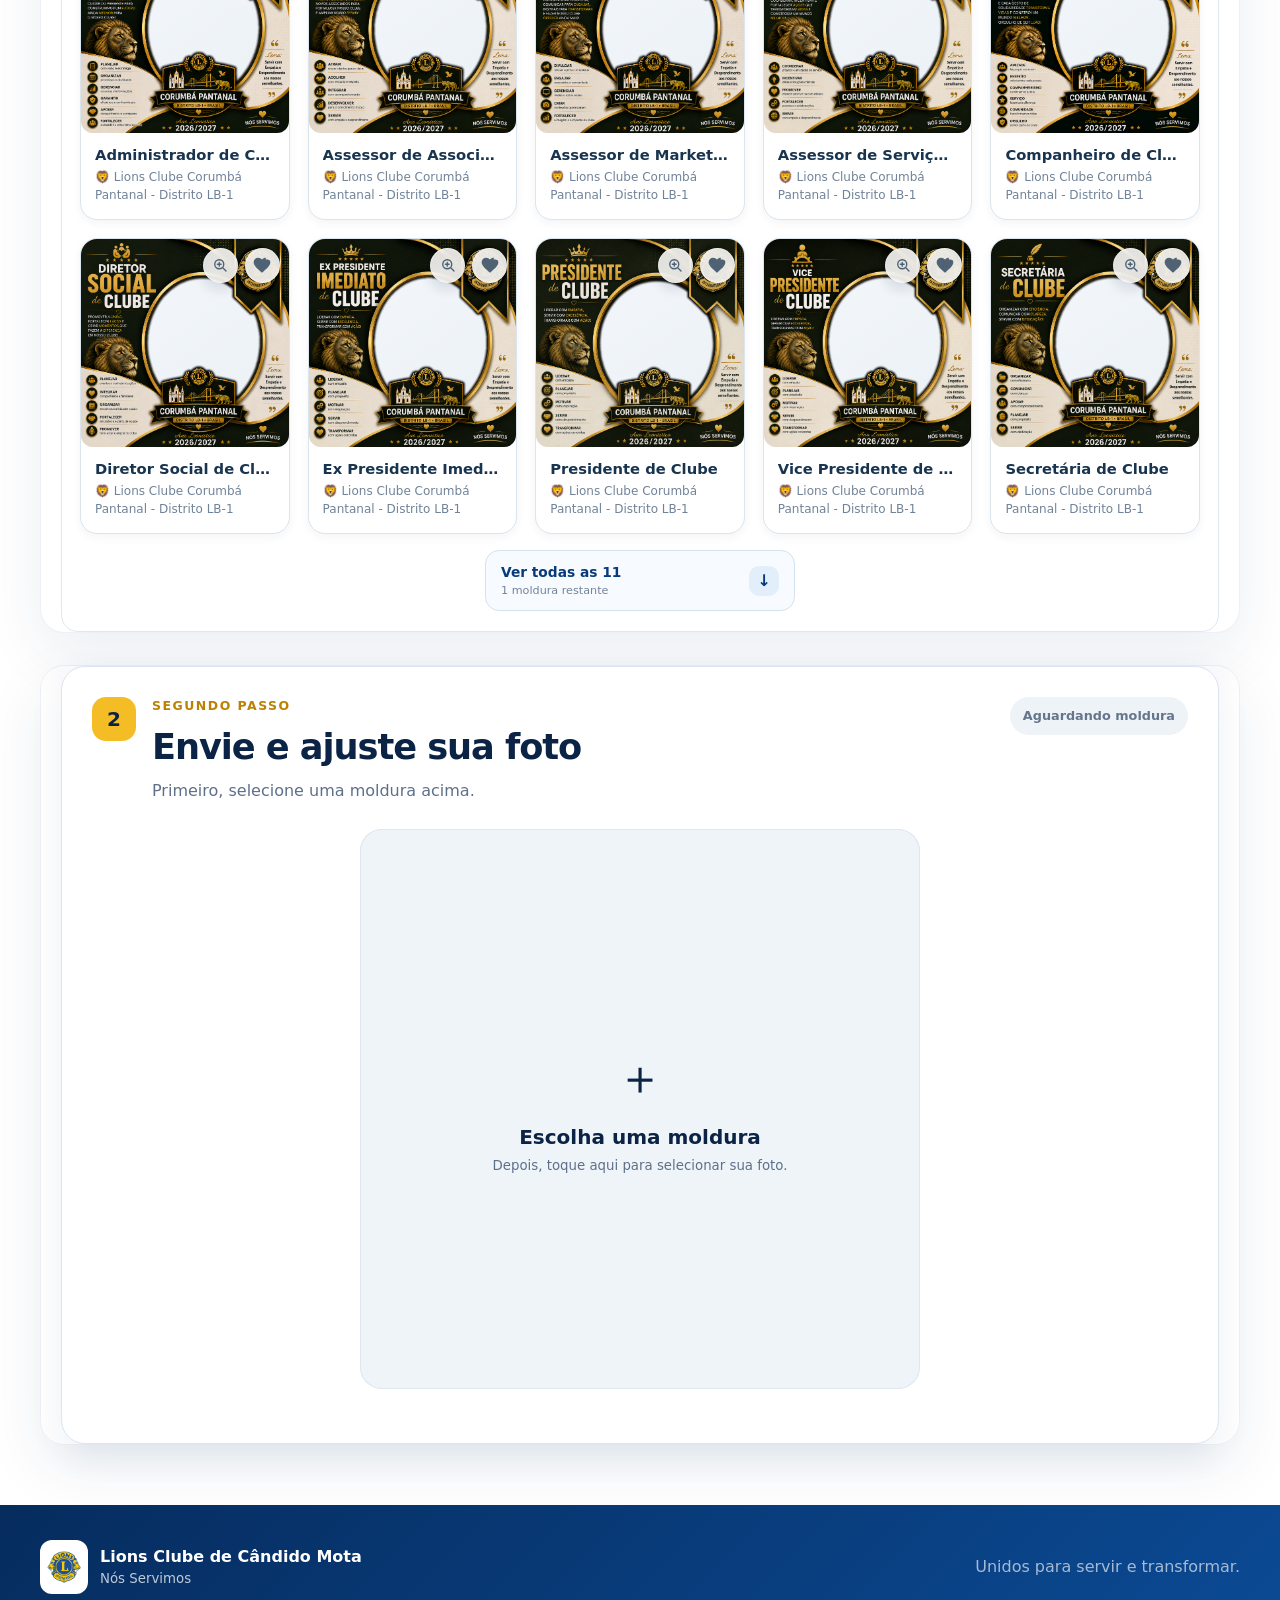
==== commit 0b881b77: "Add files via upload" ====
--- a/index.html
+++ b/index.html
@@ -86,6 +86,10 @@
               <button type="button" id="mobileCollapseAllBtn" role="menuitem"><span class="view-option-icon" aria-hidden="true"><svg class="category-action-icon" viewBox="0 0 24 24" aria-hidden="true"><path d="M9 9H3.5V3.5M15 9h5.5V3.5M9 15H3.5v5.5M15 15h5.5v5.5"/><path d="m3.5 3.5 5 5M20.5 3.5l-5 5M3.5 20.5l5-5M20.5 20.5l-5-5"/></svg></span><span><b>Contrair todas</b><small>Fechar as categorias</small></span></button>
             </div>
           </div>
+        </div>
+        <div class="gallery-results" id="galleryResults" aria-live="polite">
+          <span id="galleryResultCount">Carregando molduras...</span>
+          <span class="gallery-search-hint">Dica: pressione <kbd>/</kbd> para pesquisar</span>
         </div>
       </div>
       <div id="restoreNotice" class="restore-notice" hidden><span>Seu último trabalho foi recuperado.</span><button id="dismissRestoreBtn" type="button">Entendi</button></div>
@@ -243,6 +247,22 @@
 
   <div class="mobile-action-bar" id="mobileActionBar" hidden><button class="button success block" id="mobileDownloadBtn" type="button">⬇ Baixar imagem</button></div>
 
+  <dialog class="frame-preview-dialog" id="framePreviewDialog" aria-labelledby="framePreviewTitle">
+    <button class="dialog-close frame-preview-close" id="closeFramePreviewBtn" type="button" aria-label="Fechar prévia">×</button>
+    <div class="frame-preview-media">
+      <img id="framePreviewImage" src="" alt="">
+    </div>
+    <div class="frame-preview-content">
+      <p class="eyebrow" id="framePreviewCategory">Categoria</p>
+      <h2 id="framePreviewTitle">Prévia da moldura</h2>
+      <p id="framePreviewDescription">Confira os detalhes antes de selecionar.</p>
+      <div class="frame-preview-actions">
+        <button class="button primary" id="selectPreviewFrameBtn" type="button">Usar esta moldura</button>
+        <button class="button subtle" id="cancelFramePreviewBtn" type="button">Continuar navegando</button>
+      </div>
+    </div>
+  </dialog>
+
   <dialog class="help-dialog" id="helpDialog">
     <button class="dialog-close" id="closeHelpBtn" type="button" aria-label="Fechar">×</button>
     <img src="assets/logo-lions.png" alt="">
--- a/styles.css
+++ b/styles.css
@@ -2767,3 +2767,72 @@
 .hero-actions{flex-direction:column}
 .site-header nav a,.nav-help{flex:1;text-align:center}
 }
+
+
+/* v10.2 — descoberta, cards e prévia */
+.gallery-toolbar{gap:10px;border-color:rgba(7,59,122,.10);box-shadow:0 16px 42px rgba(15,45,105,.09)}
+.search-box{position:relative;border:1px solid #dce7f2!important;transition:border-color .2s ease,box-shadow .2s ease,transform .2s ease}
+.search-box:focus-within{border-color:#2d72c4!important;box-shadow:0 0 0 4px rgba(45,114,196,.12)!important;transform:translateY(-1px)}
+.search-box>span{font-size:1.35rem;color:#6a7d92}
+.search-box input::placeholder{color:#8191a3}
+.gallery-results{display:flex;align-items:center;justify-content:space-between;gap:12px;padding:2px 3px 0;color:#60738a;font-size:.82rem}
+.gallery-results>span:first-child{font-weight:700;color:#344b65}
+.gallery-search-hint{white-space:nowrap}
+kbd{display:inline-grid;place-items:center;min-width:22px;height:22px;padding:0 6px;border:1px solid #ccd8e4;border-bottom-width:2px;border-radius:6px;background:#fff;color:#445a70;font:700 .75rem/1 system-ui;box-shadow:0 1px 2px rgba(10,42,82,.08)}
+.category-strip{scroll-snap-type:x proximity}
+.category-chip{min-height:38px;padding:0 15px!important;border:1px solid #dce6ef!important;border-radius:999px!important;background:#fff!important;color:#40556b!important;font-weight:700!important;box-shadow:0 2px 8px rgba(18,50,88,.04);transition:transform .18s ease,border-color .18s ease,background .18s ease,color .18s ease,box-shadow .18s ease}
+.category-chip:hover{transform:translateY(-1px);border-color:#9ebdde!important;box-shadow:0 7px 16px rgba(18,50,88,.09)}
+.category-chip.is-active{background:#073b7a!important;color:#fff!important;border-color:#073b7a!important;box-shadow:0 8px 18px rgba(7,59,122,.2)}
+.frame-group{overflow:visible;border-color:#dfe8f1;background:#fff}
+.frame-group-body{padding:18px}
+.frame-grid{gap:18px!important}
+.frame-card-wrap{position:relative;border-radius:17px;transition:transform .2s ease,filter .2s ease}
+.frame-card-wrap:hover{transform:translateY(-3px);filter:drop-shadow(0 12px 18px rgba(15,45,84,.12))}
+.frame-option{position:relative!important;overflow:hidden!important;width:100%;height:100%;padding:0!important;border:1px solid #dbe5ee!important;border-radius:17px!important;background:#fff!important;box-shadow:0 3px 10px rgba(15,45,84,.05)!important;transition:border-color .2s ease,box-shadow .2s ease,transform .2s ease!important}
+.frame-option:hover{border-color:#7faadb!important;box-shadow:0 13px 26px rgba(15,45,84,.13)!important}
+.frame-card-wrap.is-selected .frame-option,.frame-option.is-selected{border:2px solid #0a5eb5!important;box-shadow:0 0 0 4px rgba(10,94,181,.13),0 14px 28px rgba(15,45,84,.15)!important}
+.frame-thumb{position:relative;display:block;overflow:hidden;aspect-ratio:1/1;background:linear-gradient(145deg,#f5f8fb,#eaf0f6)}
+.frame-thumb img{width:100%;height:100%;object-fit:cover;transition:transform .35s cubic-bezier(.2,.8,.2,1),filter .25s ease}
+.frame-option:hover .frame-thumb img{transform:scale(1.035);filter:saturate(1.03)}
+.frame-card-hover-label{position:absolute;left:50%;bottom:12px;translate:-50% 8px;opacity:0;padding:8px 13px;border-radius:999px;background:rgba(5,39,79,.9);backdrop-filter:blur(8px);color:#fff;font-size:.76rem;font-weight:800;box-shadow:0 6px 18px rgba(0,0,0,.2);transition:opacity .2s ease,translate .2s ease;pointer-events:none}
+.frame-option:hover .frame-card-hover-label,.frame-option:focus-visible .frame-card-hover-label,.frame-option.is-selected .frame-card-hover-label{opacity:1;translate:-50% 0}
+.frame-info{display:flex!important;flex-direction:column;align-items:flex-start!important;gap:4px;padding:13px 14px 15px!important;text-align:left}
+.frame-info strong{width:100%;overflow:hidden;text-overflow:ellipsis;white-space:nowrap;color:#18344f;font-size:.92rem;line-height:1.25}
+.frame-info small{color:#718399;font-size:.75rem}
+.frame-selected-check{position:absolute;top:10px;left:10px;display:grid;place-items:center;width:27px;height:27px;border-radius:50%;background:#0a5eb5;color:#fff;font-style:normal;font-size:.86rem;font-weight:900;box-shadow:0 5px 14px rgba(7,59,122,.28);opacity:0;transform:scale(.7);transition:opacity .18s ease,transform .18s ease}
+.frame-option.is-selected .frame-selected-check{opacity:1;transform:scale(1)}
+.favorite-button,.frame-preview-button{position:absolute;z-index:3;top:10px;width:35px;height:35px;border:1px solid rgba(255,255,255,.75)!important;border-radius:50%!important;background:rgba(255,255,255,.92)!important;backdrop-filter:blur(8px);color:#4f657b;box-shadow:0 5px 15px rgba(9,40,75,.16);opacity:.94}
+.favorite-button{right:10px}
+.frame-preview-button{right:52px;display:grid;place-items:center;padding:0;transition:transform .18s ease,background .18s ease,color .18s ease}
+.frame-preview-button svg{width:18px;height:18px;fill:none;stroke:currentColor;stroke-width:1.8;stroke-linecap:round}
+.frame-preview-button:hover,.favorite-button:hover{transform:scale(1.07);background:#fff!important;color:#0a5eb5}
+.frame-preview-dialog{width:min(920px,calc(100vw - 32px));max-height:calc(100dvh - 32px);padding:0;border:0;border-radius:24px;background:#fff;box-shadow:0 28px 90px rgba(5,28,60,.35);overflow:hidden}
+.frame-preview-dialog::backdrop{background:rgba(2,20,43,.72);backdrop-filter:blur(5px)}
+.frame-preview-dialog[open]{display:grid;grid-template-columns:minmax(0,1.35fr) minmax(280px,.65fr)}
+.frame-preview-media{display:grid;place-items:center;min-height:520px;padding:28px;background:radial-gradient(circle at 50% 35%,#fff 0,#eef3f8 62%,#e4ebf2 100%)}
+.frame-preview-media img{display:block;max-width:100%;max-height:70dvh;object-fit:contain;border-radius:12px;box-shadow:0 18px 50px rgba(9,38,73,.18)}
+.frame-preview-content{display:flex;flex-direction:column;justify-content:center;padding:42px 34px}
+.frame-preview-content h2{margin:.15rem 0 .8rem;color:#123654;font-size:clamp(1.5rem,2.5vw,2.15rem)}
+.frame-preview-content>p:not(.eyebrow){color:#667b90;line-height:1.6}
+.frame-preview-actions{display:grid;gap:10px;margin-top:24px}
+.frame-preview-close{z-index:5;top:14px;right:14px;background:rgba(255,255,255,.94);box-shadow:0 4px 14px rgba(7,36,70,.14)}
+.notice{border-radius:16px;padding:20px;text-align:center;background:#f7f9fc;border:1px dashed #c7d5e3;color:#5f7388}
+@media (max-width:760px){
+  .gallery-search-hint{display:none}
+  .gallery-results{justify-content:center;padding-top:3px}
+  .frame-grid{grid-template-columns:repeat(2,minmax(0,1fr))!important;gap:12px!important}
+  .frame-group-body{padding:12px}
+  .frame-info{padding:10px 10px 12px!important}
+  .frame-info strong{font-size:.82rem}
+  .favorite-button,.frame-preview-button{top:7px;width:32px;height:32px}
+  .favorite-button{right:7px}.frame-preview-button{right:45px}
+  .frame-card-hover-label{display:none}
+  .frame-preview-dialog[open]{display:flex;flex-direction:column;overflow:auto}
+  .frame-preview-media{min-height:auto;padding:18px}
+  .frame-preview-media img{max-height:56dvh}
+  .frame-preview-content{padding:24px 20px 26px}
+  .frame-preview-actions .button{width:100%}
+}
+@media (max-width:380px){.frame-grid{grid-template-columns:1fr!important}}
+@media (hover:none){.frame-card-wrap:hover{transform:none;filter:none}.frame-card-hover-label{display:none}.frame-option:hover .frame-thumb img{transform:none}}
+@media (prefers-reduced-motion:reduce){.frame-card-wrap,.frame-option,.frame-thumb img,.frame-card-hover-label,.category-chip{transition:none!important}}
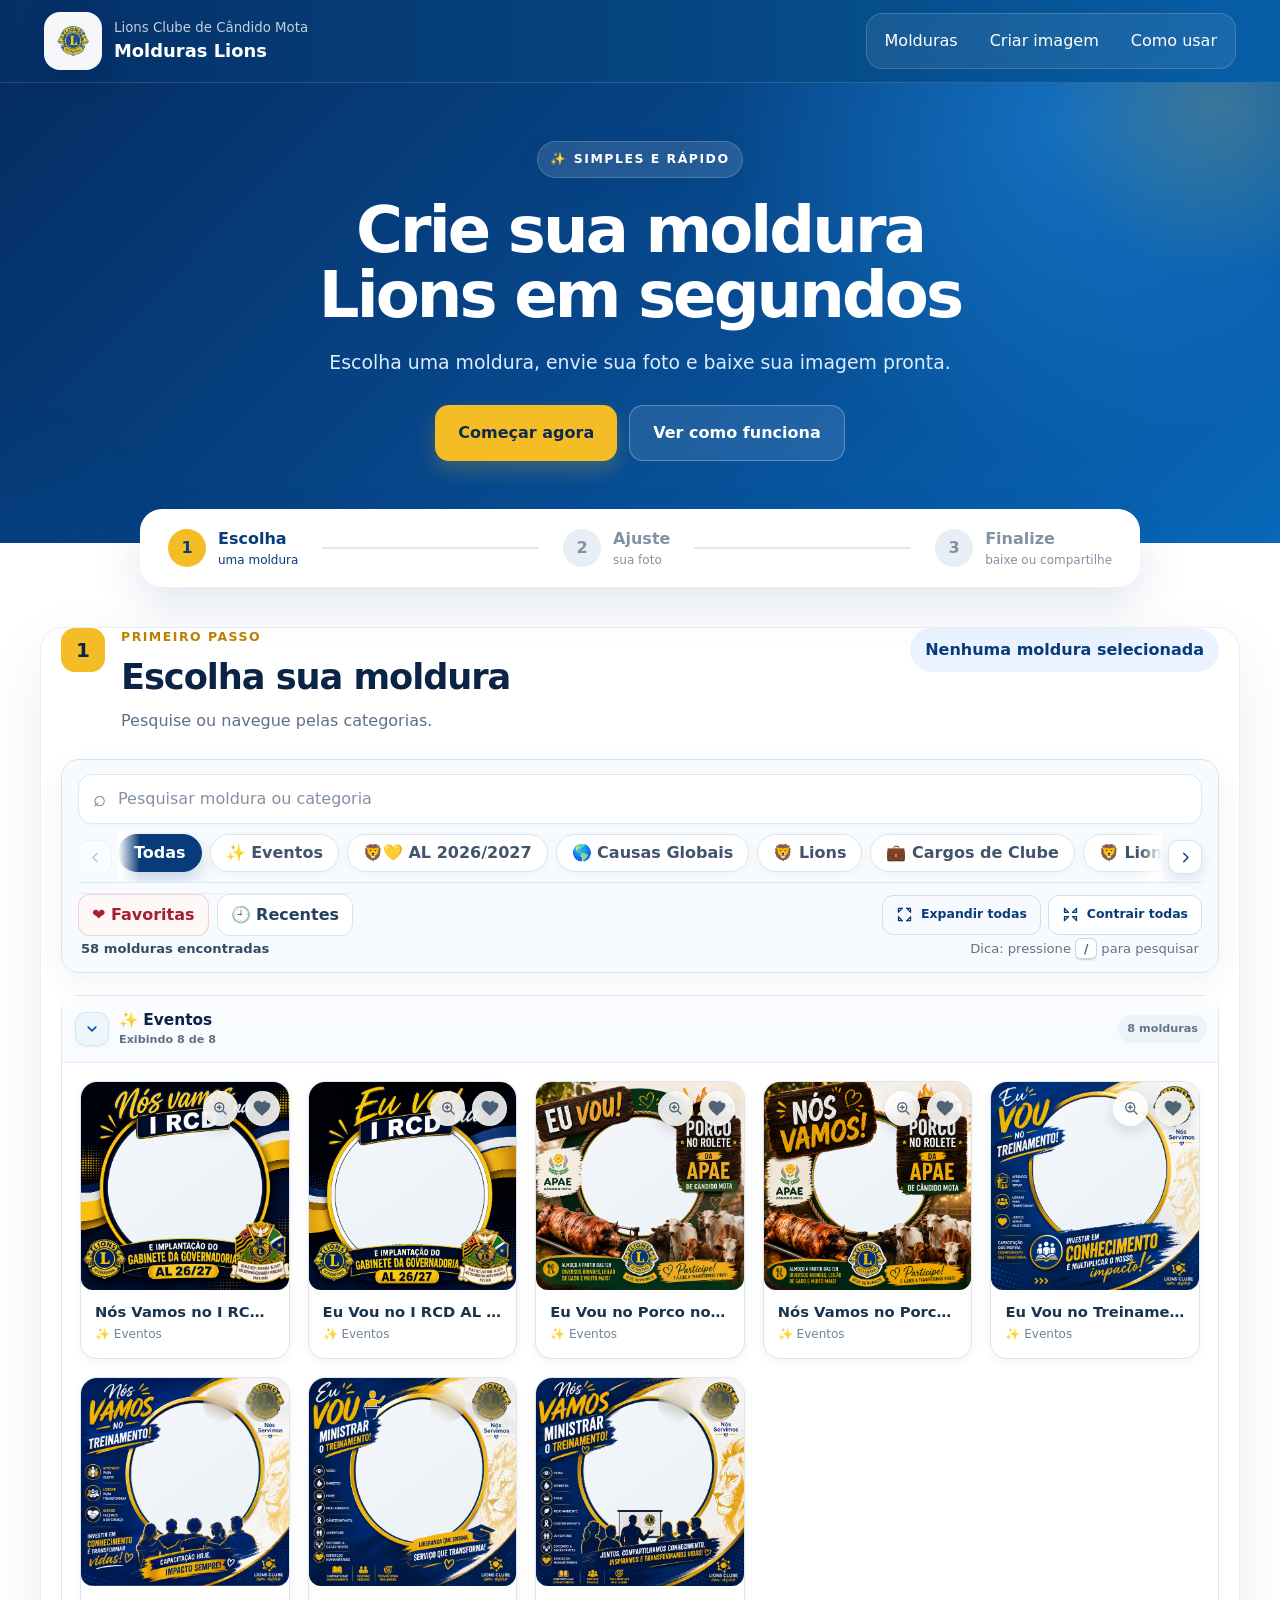
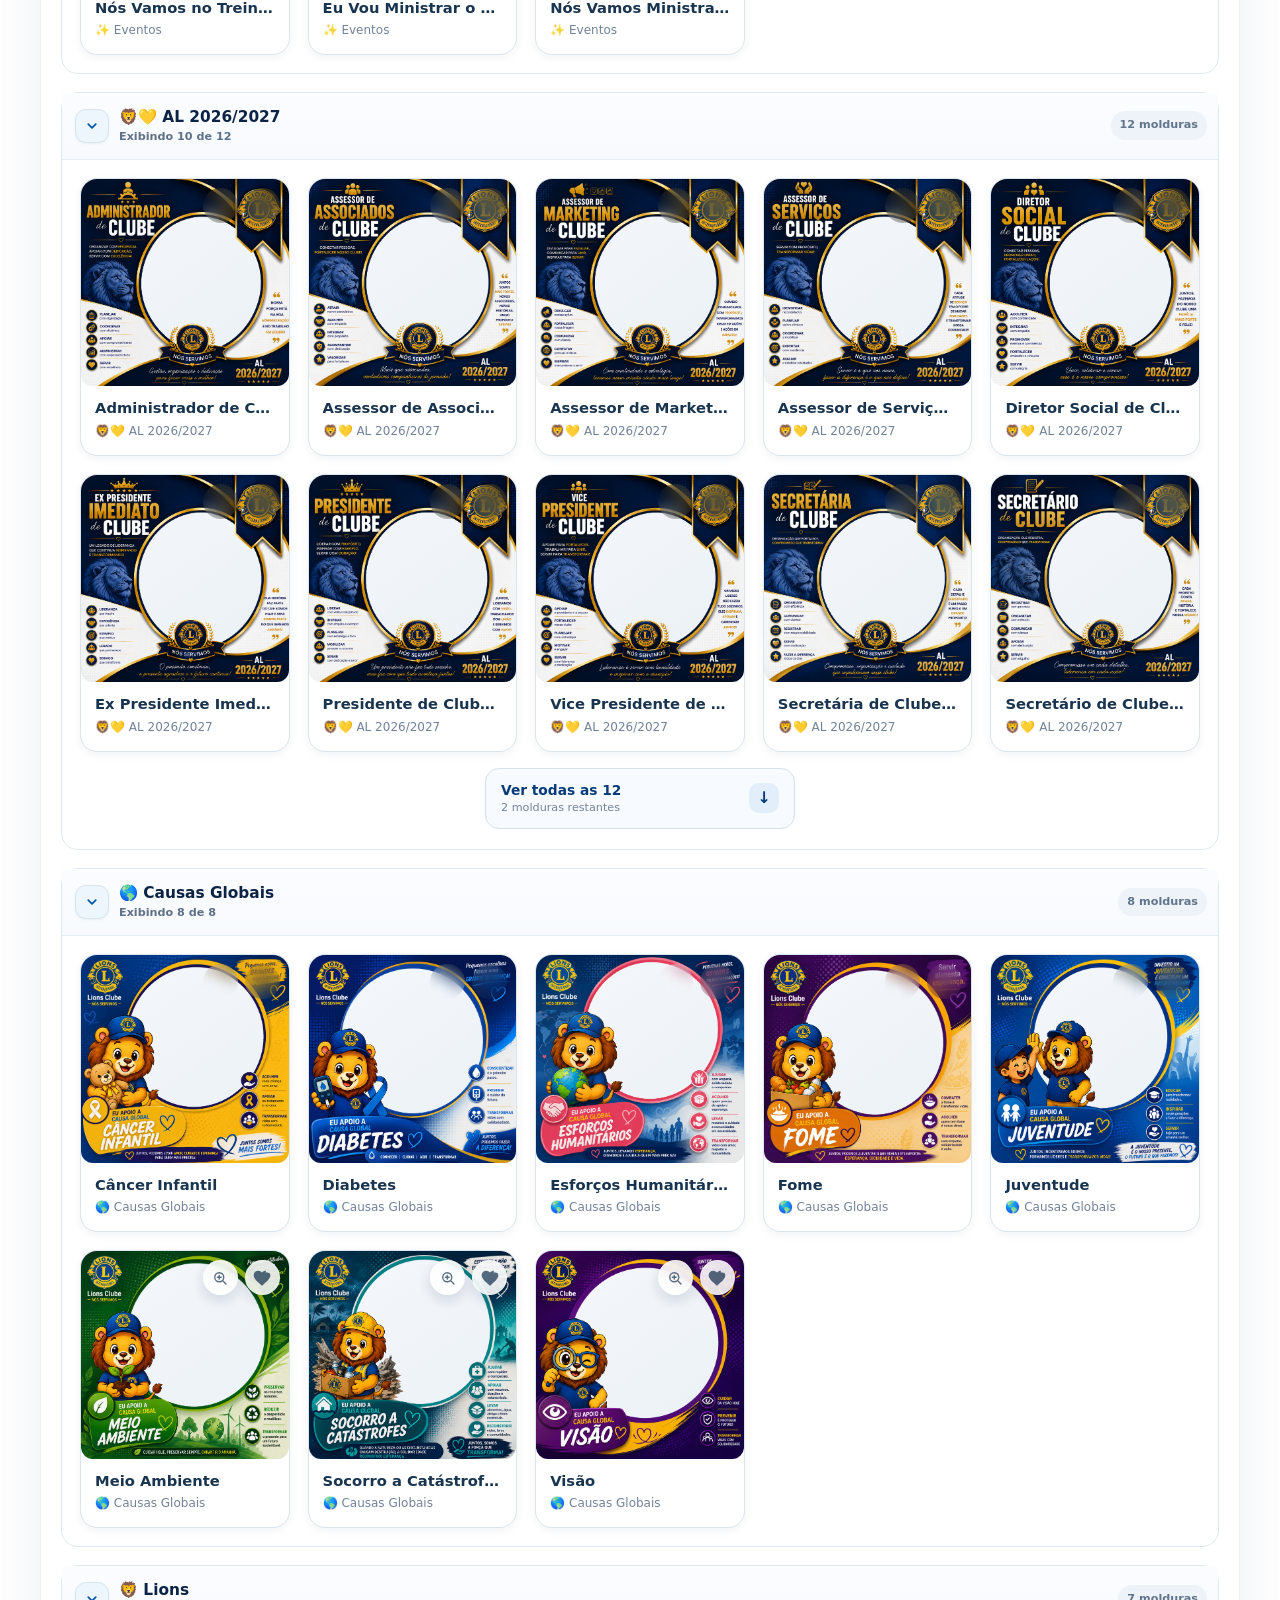
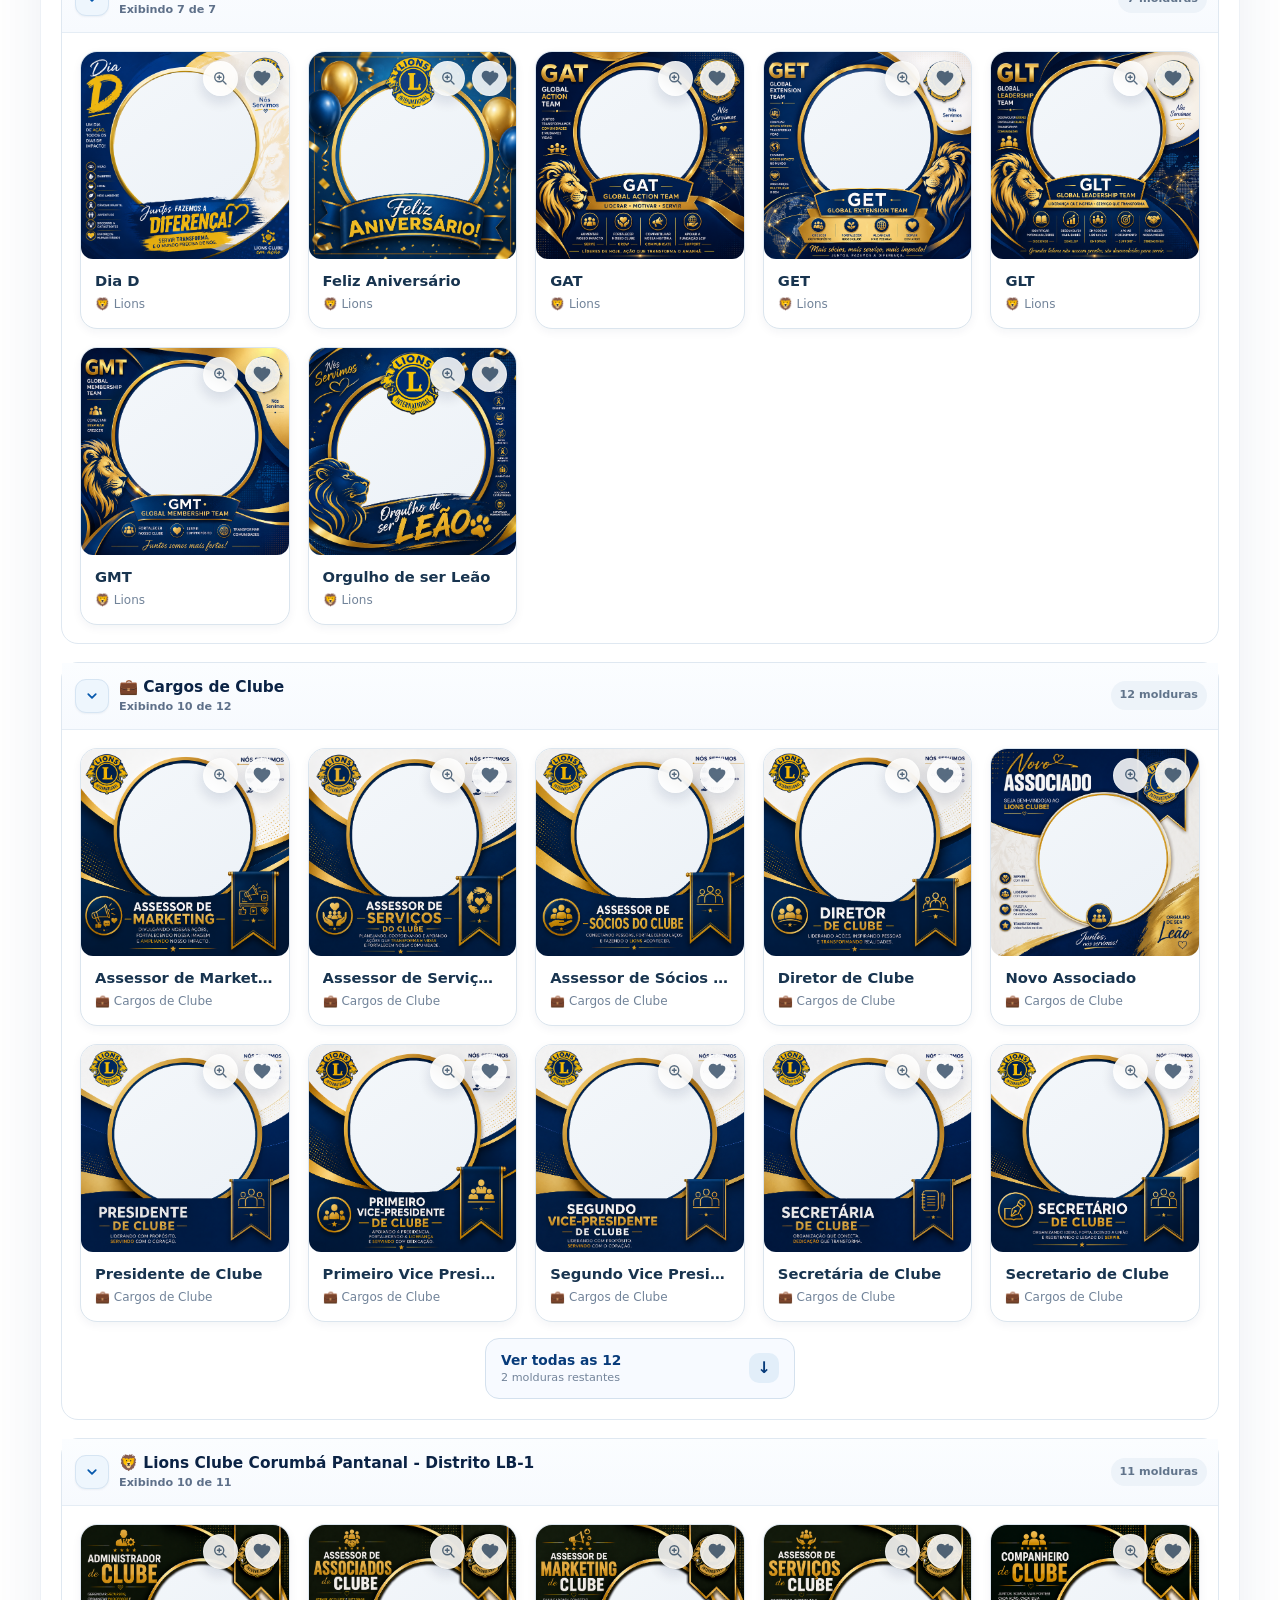
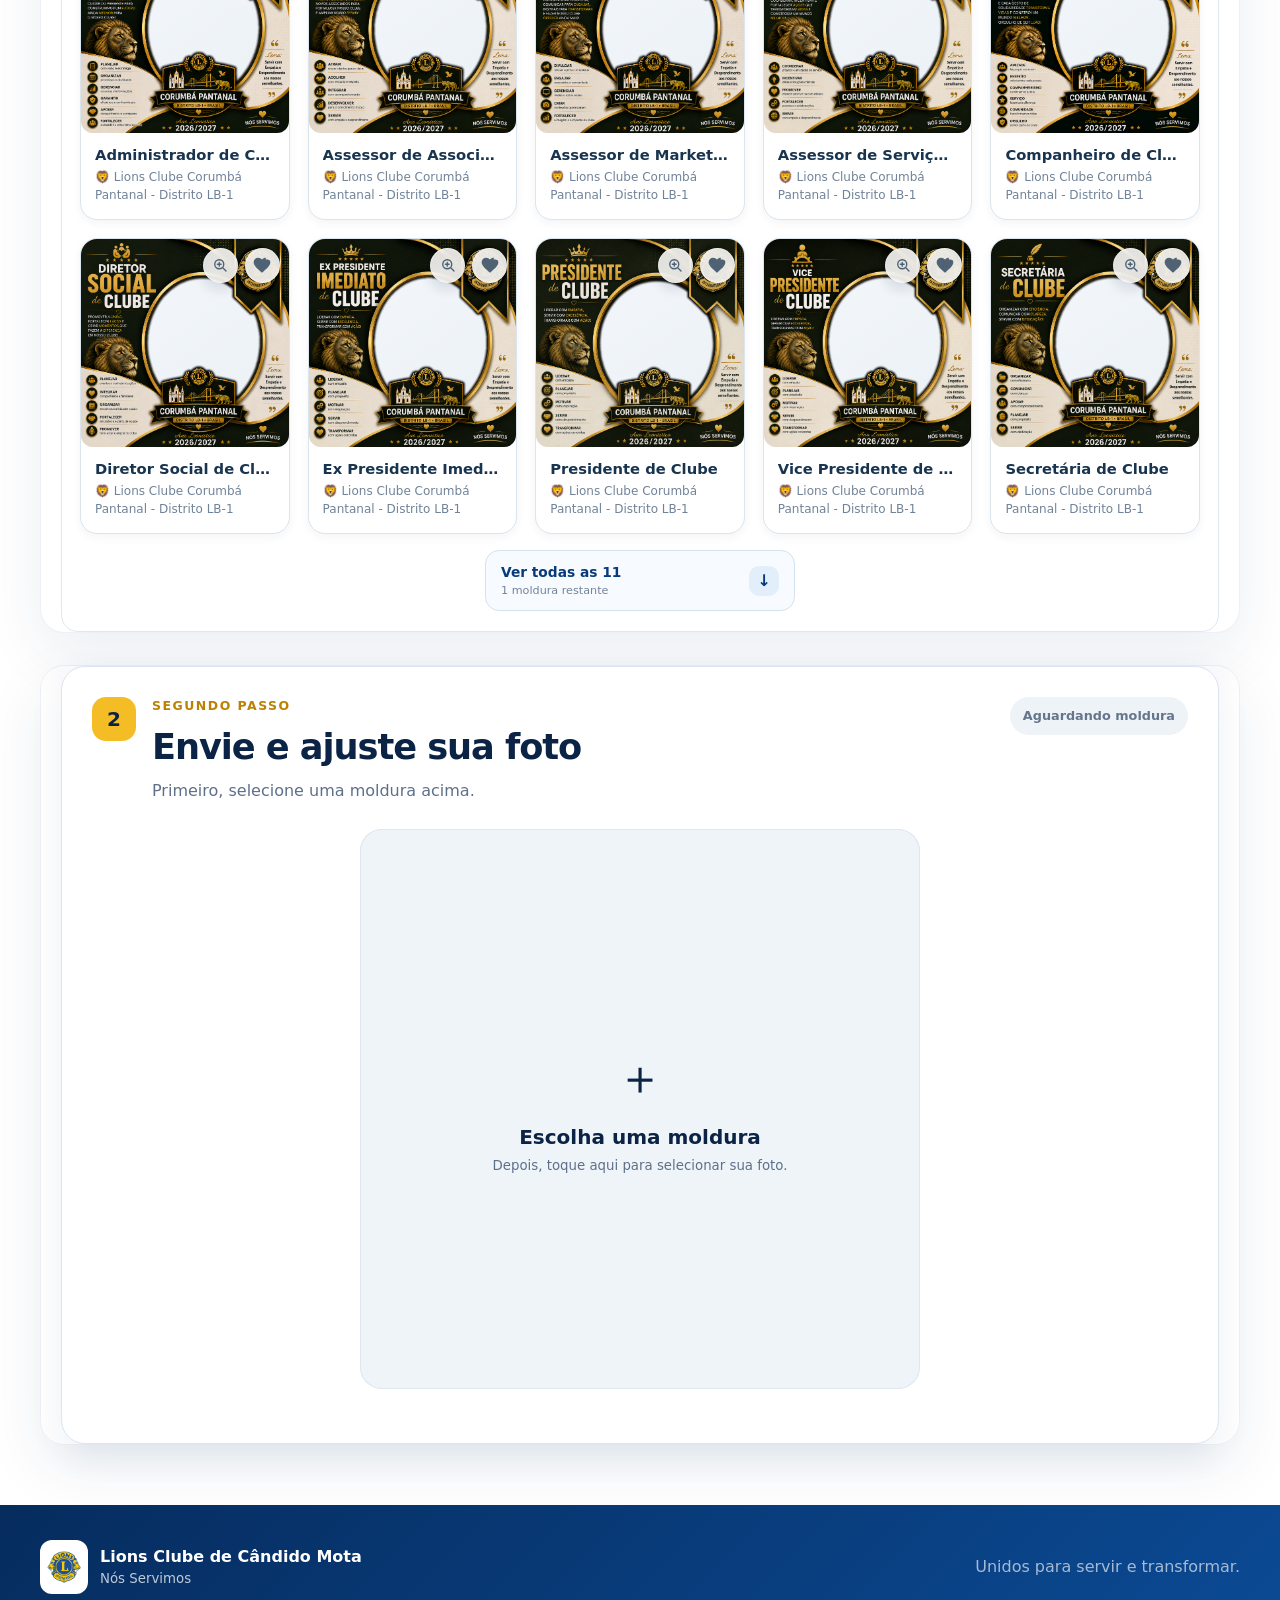
==== commit f029960e: "Add files via upload" ====
--- a/index.html
+++ b/index.html
@@ -226,7 +226,11 @@
           <div class="finish-number">3</div>
           <p class="eyebrow">Último passo</p>
           <h2>Finalize sua imagem</h2>
-          <p>Quando estiver satisfeito com o resultado, baixe ou compartilhe.</p>
+          <p>Quando estiver satisfeito com o resultado, escolha a qualidade e finalize.</p>
+          <div class="export-summary" id="exportSummary" aria-live="polite">
+            <span><strong id="exportQualityLabel">Alta qualidade</strong><small id="exportQualityMeta">1080 × 1080 px · JPG</small></span>
+            <button type="button" id="changeExportQualityBtn">Alterar</button>
+          </div>
           <button class="button success block large" id="downloadBtn" type="button" disabled>⬇ Baixar imagem</button>
           <button class="button secondary block" id="shareBtn" type="button" disabled>↗ Compartilhar</button>
         </aside>
@@ -260,6 +264,39 @@
         <button class="button primary" id="selectPreviewFrameBtn" type="button">Usar esta moldura</button>
         <button class="button subtle" id="cancelFramePreviewBtn" type="button">Continuar navegando</button>
       </div>
+    </div>
+  </dialog>
+
+  <dialog class="export-dialog" id="exportDialog" aria-labelledby="exportDialogTitle">
+    <button class="dialog-close" id="closeExportDialogBtn" type="button" aria-label="Fechar">×</button>
+    <p class="eyebrow">Exportação</p>
+    <h2 id="exportDialogTitle">Escolha a qualidade da imagem</h2>
+    <p class="export-dialog__intro">A opção alta é ideal para publicar. A opção leve gera um arquivo menor para enviar rapidamente.</p>
+    <fieldset class="quality-options" id="qualityOptions">
+      <legend class="sr-only">Qualidade de exportação</legend>
+      <label class="quality-option">
+        <input type="radio" name="exportQuality" value="high" checked>
+        <span class="quality-option__check" aria-hidden="true"></span>
+        <span><strong>Alta qualidade</strong><small>1080 × 1080 px · melhor definição</small></span>
+        <b id="qualitySizeHigh">—</b>
+      </label>
+      <label class="quality-option">
+        <input type="radio" name="exportQuality" value="balanced">
+        <span class="quality-option__check" aria-hidden="true"></span>
+        <span><strong>Equilibrada</strong><small>1080 × 1080 px · arquivo otimizado</small></span>
+        <b id="qualitySizeBalanced">—</b>
+      </label>
+      <label class="quality-option">
+        <input type="radio" name="exportQuality" value="light">
+        <span class="quality-option__check" aria-hidden="true"></span>
+        <span><strong>Leve</strong><small>900 × 900 px · envio mais rápido</small></span>
+        <b id="qualitySizeLight">—</b>
+      </label>
+    </fieldset>
+    <div class="export-dialog__status" id="exportEstimateStatus" role="status" aria-live="polite">Selecione uma opção para ver o tamanho estimado.</div>
+    <div class="export-dialog__actions">
+      <button class="button success block large" id="confirmDownloadBtn" type="button">Baixar imagem</button>
+      <button class="button subtle block" id="cancelExportBtn" type="button">Cancelar</button>
     </div>
   </dialog>
 
--- a/styles.css
+++ b/styles.css
@@ -2836,3 +2836,13 @@
 @media (max-width:380px){.frame-grid{grid-template-columns:1fr!important}}
 @media (hover:none){.frame-card-wrap:hover{transform:none;filter:none}.frame-card-hover-label{display:none}.frame-option:hover .frame-thumb img{transform:none}}
 @media (prefers-reduced-motion:reduce){.frame-card-wrap,.frame-option,.frame-thumb img,.frame-card-hover-label,.category-chip{transition:none!important}}
+
+
+/* v10.3 — editor e exportação refinados */
+.sr-only{position:absolute!important;width:1px!important;height:1px!important;padding:0!important;margin:-1px!important;overflow:hidden!important;clip:rect(0,0,0,0)!important;white-space:nowrap!important;border:0!important}
+.export-summary{display:flex;align-items:center;justify-content:space-between;gap:12px;padding:12px 13px;margin:14px 0;border:1px solid #dbe5ef;border-radius:14px;background:#f7fafc;text-align:left}
+.export-summary span{display:flex;flex-direction:column;min-width:0}.export-summary strong{font-size:.9rem;color:var(--ink)}.export-summary small{font-size:.74rem;color:var(--muted);margin-top:2px}.export-summary button{border:0;background:transparent;color:var(--blue);font-weight:850;cursor:pointer;padding:7px;border-radius:9px}.export-summary button:hover{background:#eaf2fb}.export-summary button:focus-visible{outline:3px solid rgba(32,112,196,.24);outline-offset:2px}
+.export-dialog{width:min(560px,calc(100% - 28px));border:0;border-radius:24px;padding:28px;box-shadow:0 30px 90px rgba(0,0,0,.34)}.export-dialog::backdrop{background:rgba(3,23,51,.7);backdrop-filter:blur(4px)}.export-dialog h2{margin:4px 42px 8px 0}.export-dialog__intro{color:var(--muted);margin:0 0 18px;line-height:1.55}.quality-options{border:0;padding:0;margin:0;display:grid;gap:10px}.quality-option{position:relative;display:grid;grid-template-columns:22px 1fr auto;align-items:center;gap:12px;padding:14px;border:1px solid #dce5ee;border-radius:15px;background:#fff;cursor:pointer;transition:border-color .18s ease,box-shadow .18s ease,transform .18s ease}.quality-option:hover{border-color:#a8c2df;transform:translateY(-1px)}.quality-option:has(input:checked){border-color:var(--blue);box-shadow:0 0 0 3px rgba(28,101,181,.11);background:#f8fbff}.quality-option input{position:absolute;opacity:0;pointer-events:none}.quality-option__check{width:20px;height:20px;border-radius:50%;border:2px solid #aab9c8;display:grid;place-items:center}.quality-option:has(input:checked) .quality-option__check{border-color:var(--blue)}.quality-option:has(input:checked) .quality-option__check::after{content:"";width:10px;height:10px;border-radius:50%;background:var(--blue)}.quality-option>span:nth-of-type(2){display:flex;flex-direction:column}.quality-option strong{font-size:.94rem}.quality-option small{font-size:.76rem;color:var(--muted);margin-top:2px}.quality-option b{font-size:.76rem;color:#52687d;white-space:nowrap}.quality-option:focus-within{outline:3px solid rgba(32,112,196,.22);outline-offset:2px}.export-dialog__status{min-height:22px;margin:14px 2px 10px;color:var(--muted);font-size:.8rem}.export-dialog__status.is-loading::before{content:"";display:inline-block;width:12px;height:12px;border:2px solid #cbd7e2;border-top-color:var(--blue);border-radius:50%;margin-right:7px;vertical-align:-2px;animation:exportSpin .75s linear infinite}.export-dialog__actions{display:grid;gap:9px;margin-top:10px}
+.canvas-stage.is-dragging{cursor:grabbing!important;box-shadow:0 0 0 4px rgba(28,101,181,.14),0 18px 42px rgba(10,47,86,.17)}.canvas-stage.has-photo{cursor:grab}.photo-history-hint{font-size:.72rem;color:var(--muted);text-align:center;margin:7px 0 0}
+@media(max-width:760px){.export-dialog{padding:23px 18px;border-radius:21px}.quality-option{grid-template-columns:20px 1fr;padding:13px 11px}.quality-option b{grid-column:2;text-align:left}.export-summary{padding:11px}.export-summary button{font-size:.78rem}.export-dialog h2{font-size:1.45rem}}
+@media(prefers-reduced-motion:reduce){.quality-option{transition:none}.export-dialog__status.is-loading::before{animation-duration:1.4s}}
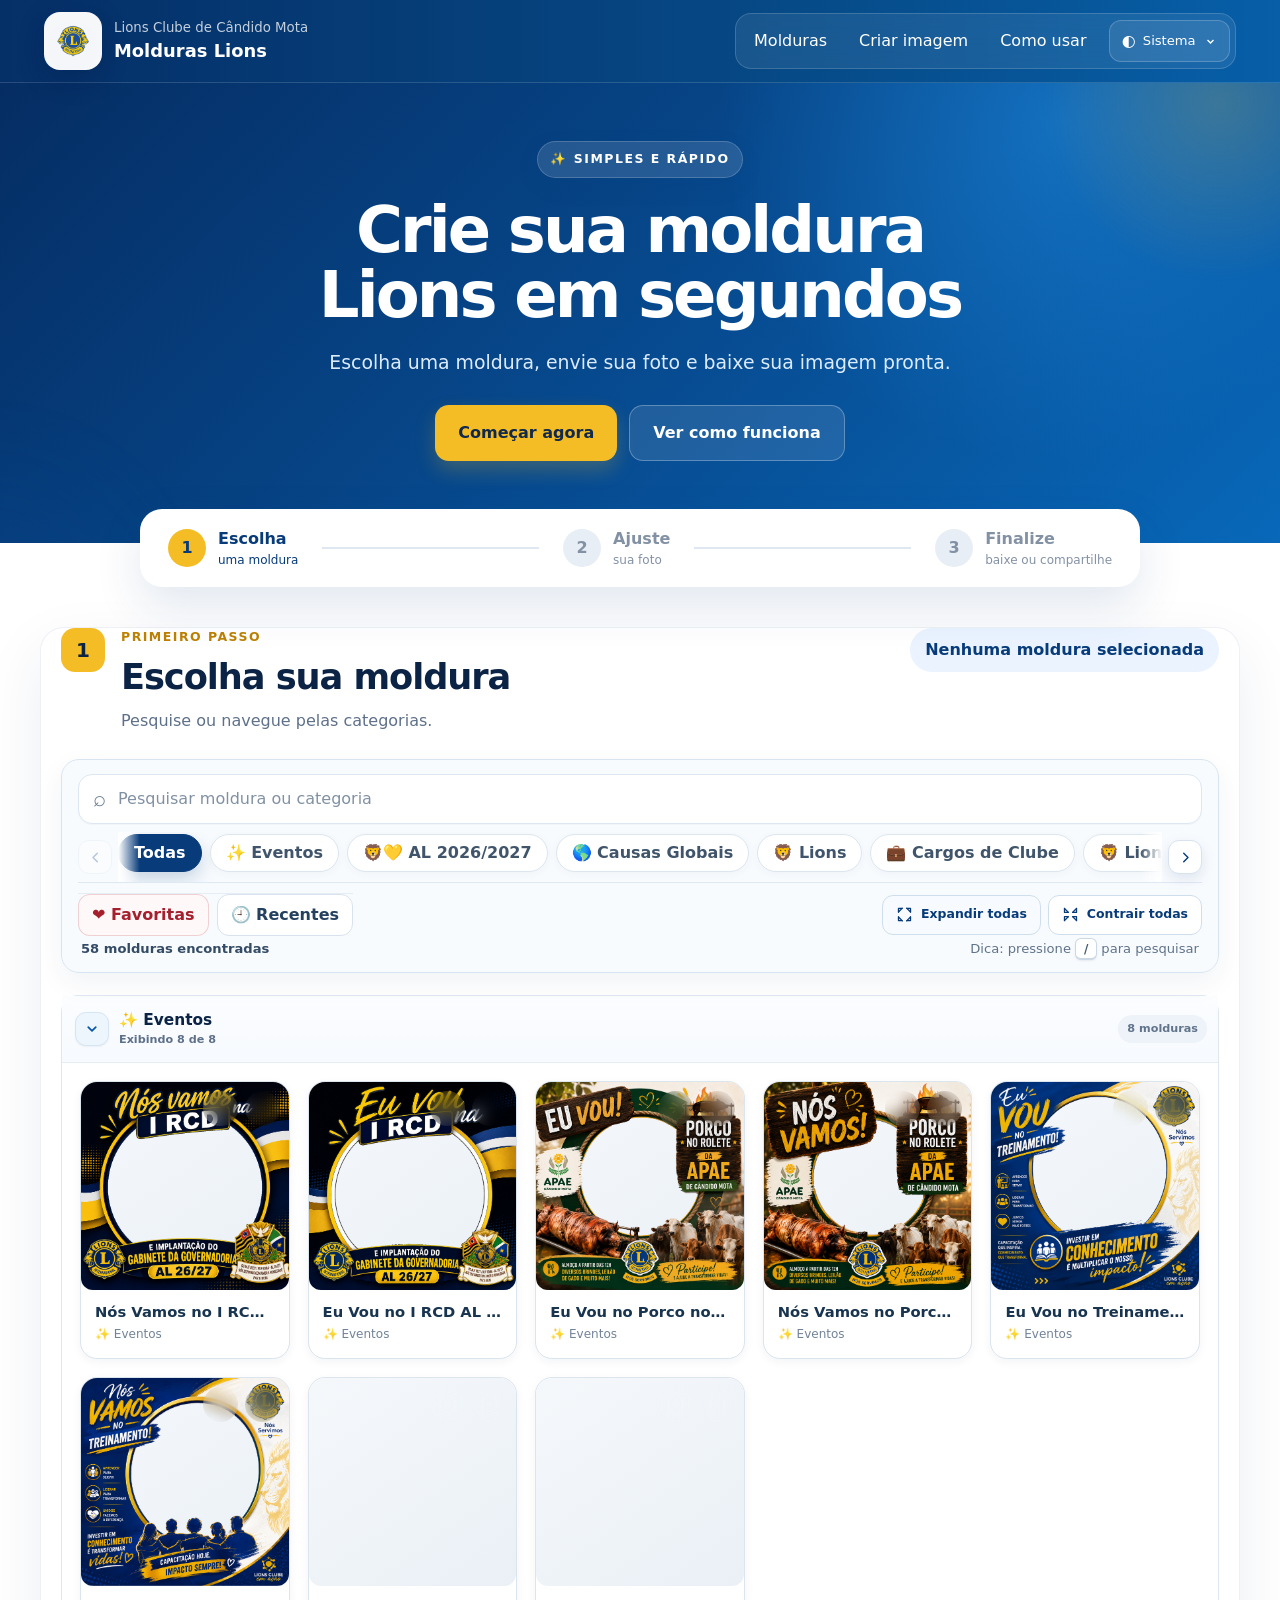
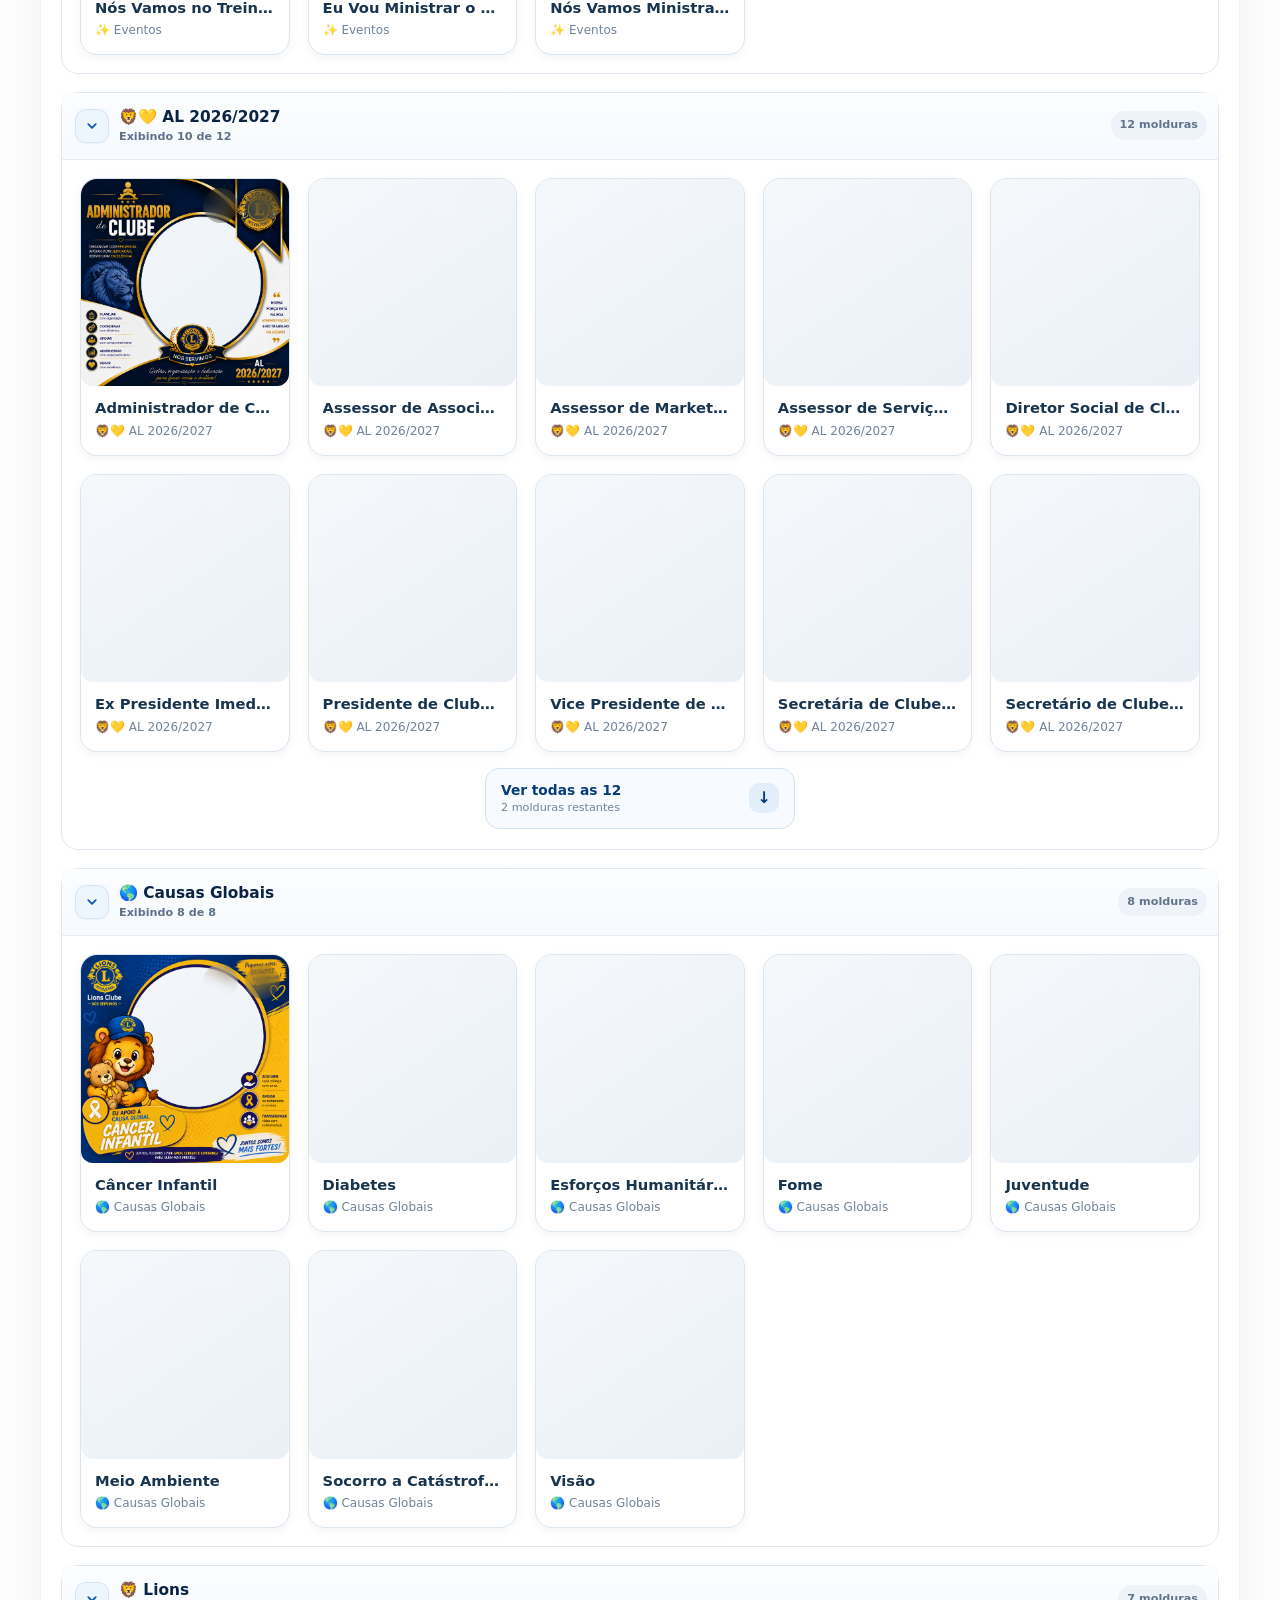
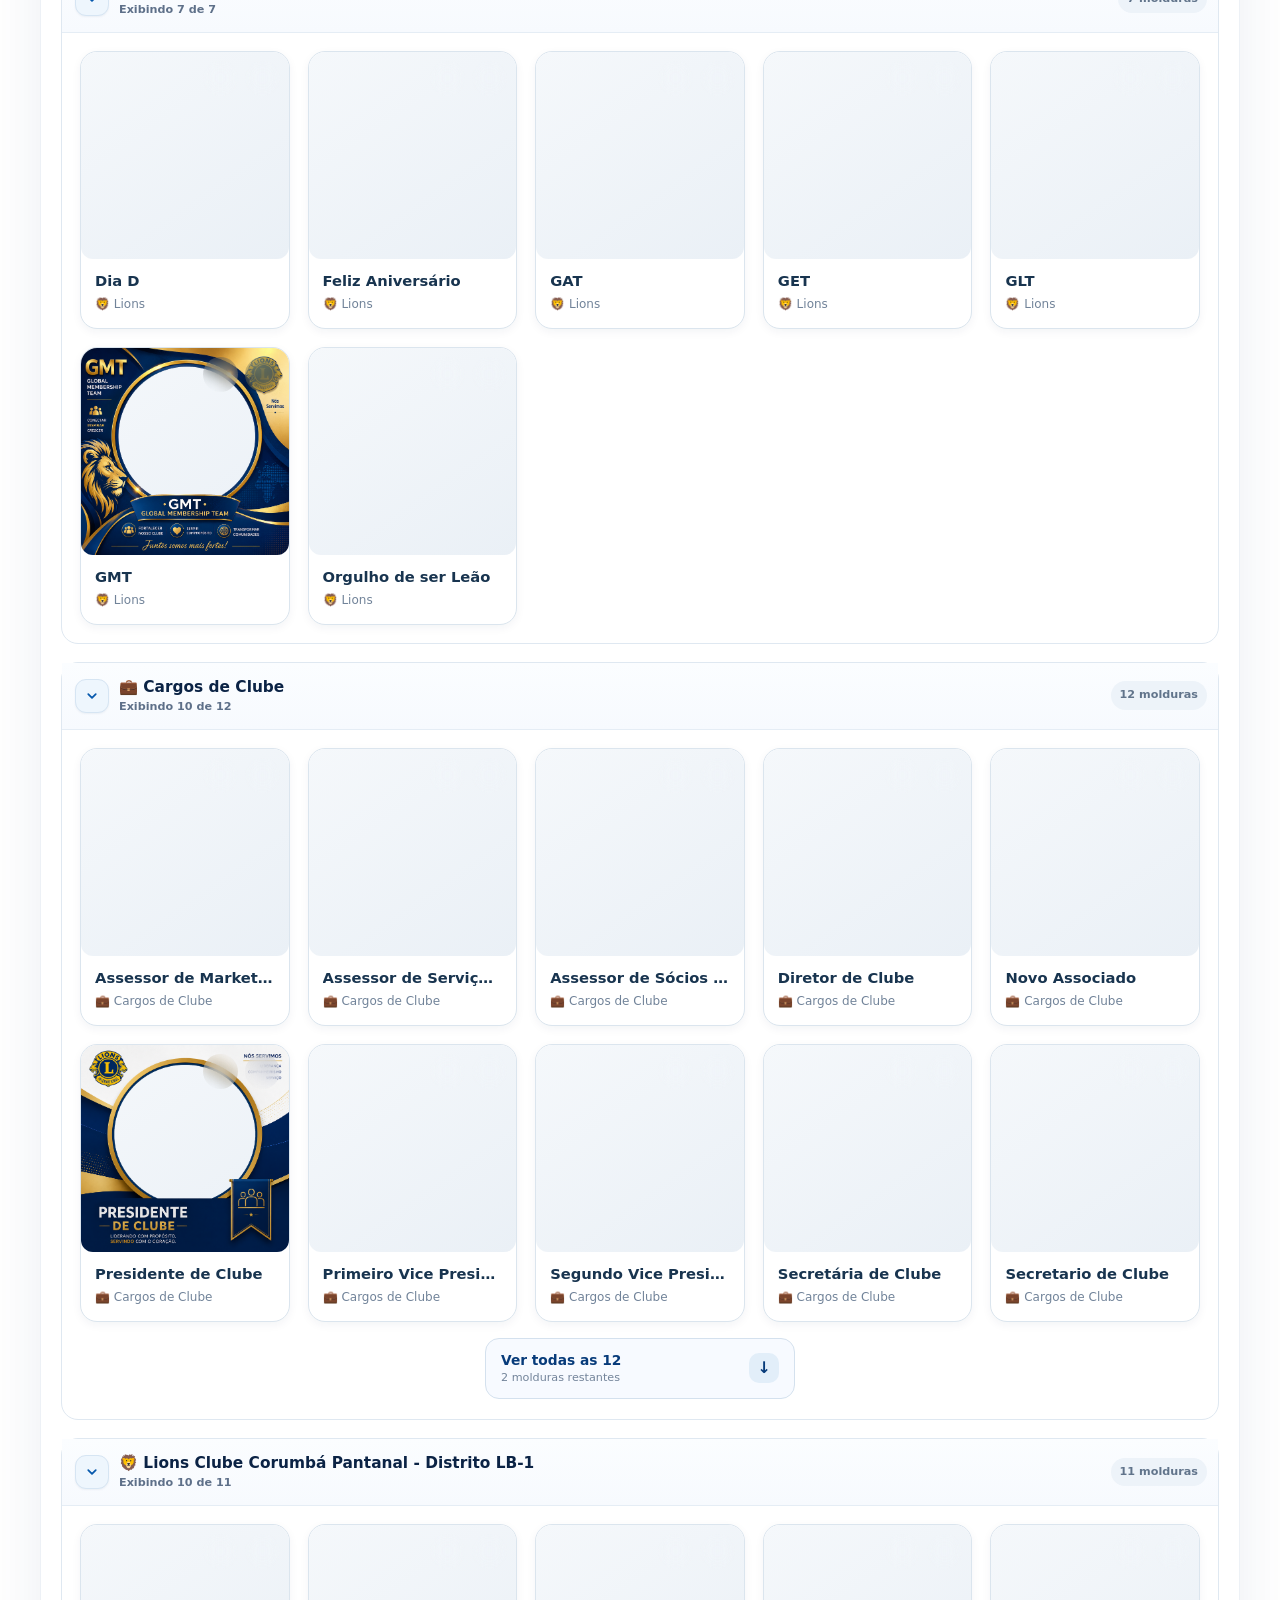
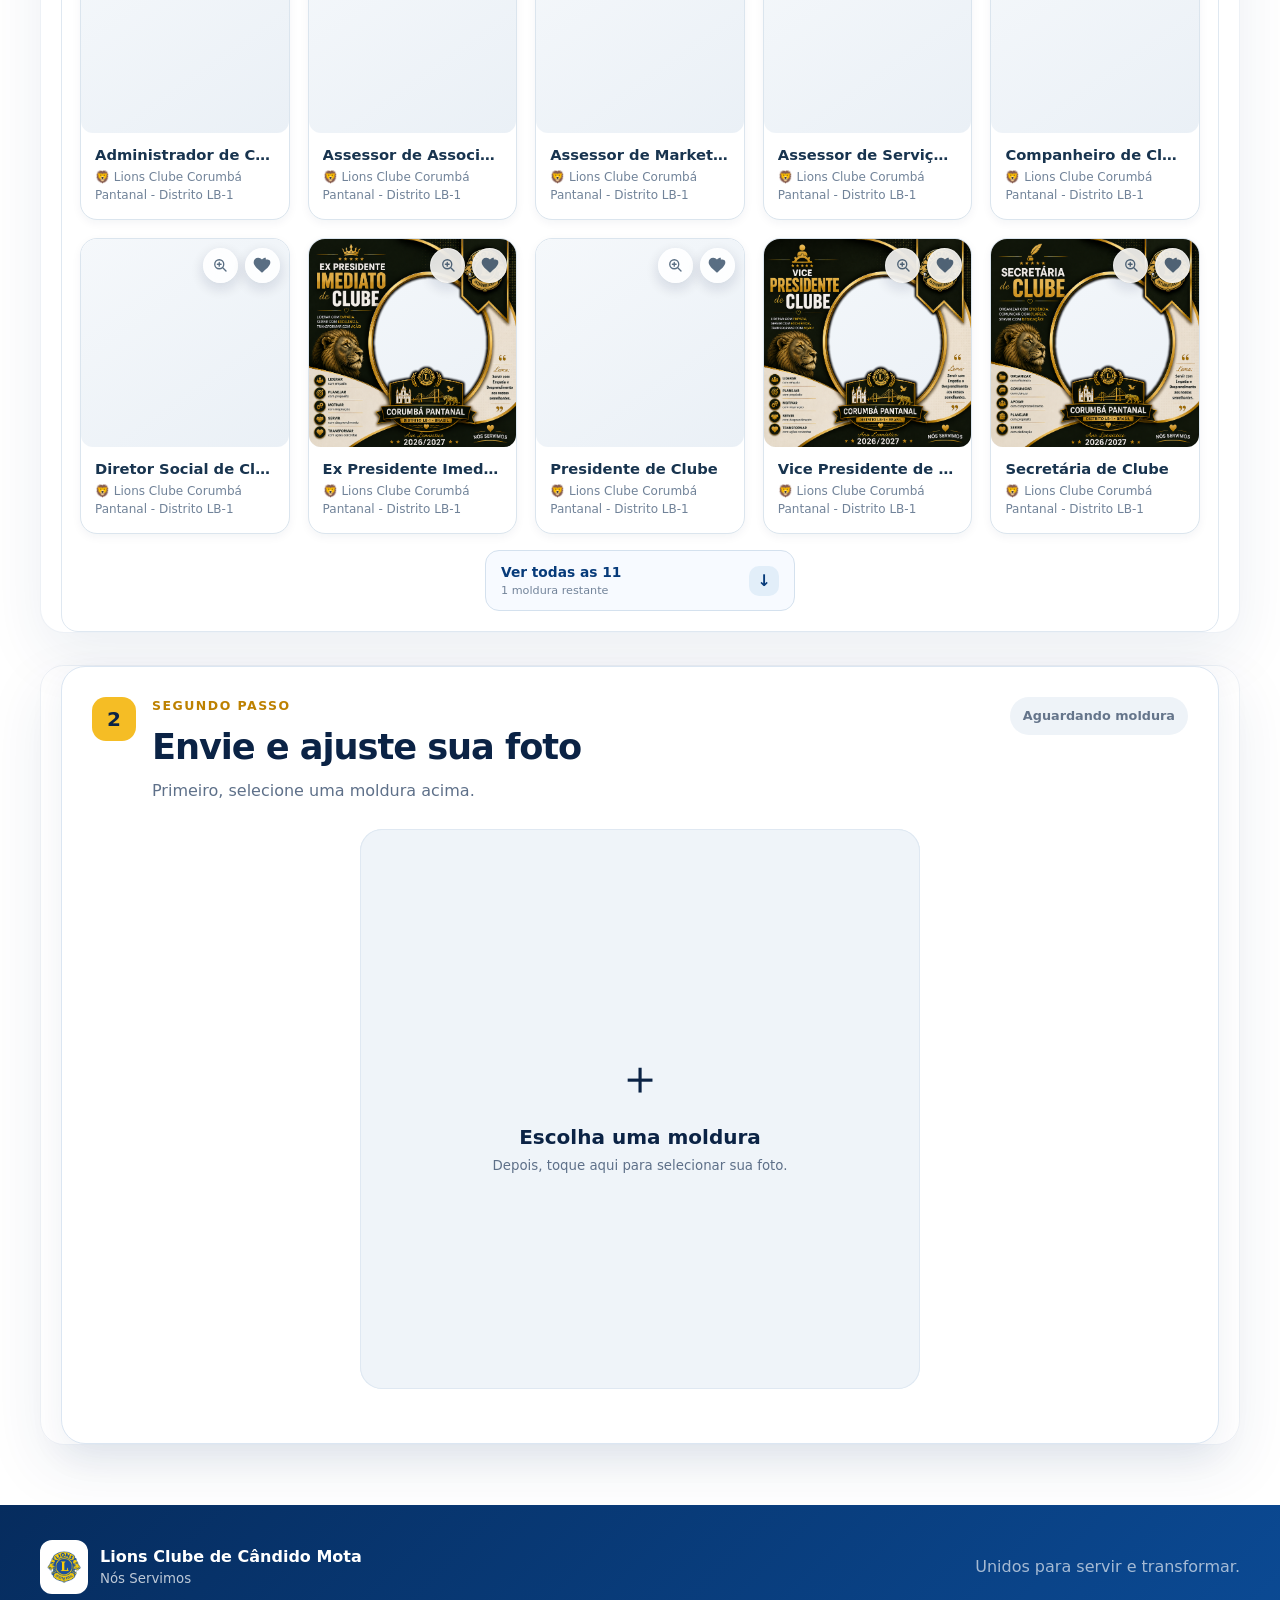
==== commit b6ac2ab8: "Add files via upload" ====
--- a/index.html
+++ b/index.html
@@ -7,6 +7,16 @@
   <meta name="description" content="Crie sua imagem personalizada com as molduras do Lions Clube de Cândido Mota.">
   <title>Molduras Lions | Lions Clube de Cândido Mota</title>
   <link rel="icon" href="logo-lions.png" type="image/png">
+  <script>
+    (()=>{
+      try{
+        const saved=localStorage.getItem("lions-color-theme")||"system";
+        const dark=saved==="dark"||(saved==="system"&&matchMedia("(prefers-color-scheme: dark)").matches);
+        document.documentElement.dataset.theme=dark?"dark":"light";
+        document.documentElement.dataset.themePreference=saved;
+      }catch{}
+    })();
+  </script>
   <link rel="stylesheet" href="styles.css">
 </head>
 <body>
@@ -321,5 +331,6 @@
   <script src="molduras.js"></script>
   <script src="export-manager.js"></script>
   <script src="app.js"></script>
+  <script src="ux-polish.js"></script>
 </body>
 </html>
--- a/styles.css
+++ b/styles.css
@@ -2846,3 +2846,24 @@
 .canvas-stage.is-dragging{cursor:grabbing!important;box-shadow:0 0 0 4px rgba(28,101,181,.14),0 18px 42px rgba(10,47,86,.17)}.canvas-stage.has-photo{cursor:grab}.photo-history-hint{font-size:.72rem;color:var(--muted);text-align:center;margin:7px 0 0}
 @media(max-width:760px){.export-dialog{padding:23px 18px;border-radius:21px}.quality-option{grid-template-columns:20px 1fr;padding:13px 11px}.quality-option b{grid-column:2;text-align:left}.export-summary{padding:11px}.export-summary button{font-size:.78rem}.export-dialog h2{font-size:1.45rem}}
 @media(prefers-reduced-motion:reduce){.quality-option{transition:none}.export-dialog__status.is-loading::before{animation-duration:1.4s}}
+
+/* =========================================================
+   v10.5 — polimento, tema, acessibilidade e desempenho
+   ========================================================= */
+:root{--ux-bg:#f5f8fc;--ux-surface:#fff;--ux-surface-2:#f7faff;--ux-text:#10213a;--ux-muted:#66758b;--ux-border:#dbe5f0;--ux-shadow:0 18px 48px rgba(15,45,105,.10);--ux-focus:#ffca45}
+html[data-theme="dark"]{--ux-bg:#07111f;--ux-surface:#0d1b2d;--ux-surface-2:#11233a;--ux-text:#edf5ff;--ux-muted:#a9bad0;--ux-border:#29405d;--ux-shadow:0 20px 55px rgba(0,0,0,.32)}
+html[data-theme="dark"] body{background:linear-gradient(180deg,#07111f,#0a1728 31rem);color:var(--ux-text)}
+html[data-theme="dark"] .section-shell,html[data-theme="dark"] .finish-card,html[data-theme="dark"] .editor-main,html[data-theme="dark"] .gallery-toolbar,html[data-theme="dark"] .frame-category,html[data-theme="dark"] dialog,html[data-theme="dark"] .selected-frame-context,html[data-theme="dark"] .compare-panel{background:var(--ux-surface)!important;border-color:var(--ux-border)!important;color:var(--ux-text);box-shadow:var(--ux-shadow)}
+html[data-theme="dark"] .gallery-toolbar{background:linear-gradient(180deg,#102137,#0c1a2c)!important}
+html[data-theme="dark"] .search-box,html[data-theme="dark"] input,html[data-theme="dark"] select,html[data-theme="dark"] textarea,html[data-theme="dark"] .frame-option,html[data-theme="dark"] .category-filter,html[data-theme="dark"] .smart-filters button,html[data-theme="dark"] .photo-action-button,html[data-theme="dark"] .button.ghost{background:#0a1728!important;color:var(--ux-text)!important;border-color:var(--ux-border)!important}
+html[data-theme="dark"] .section-heading p,html[data-theme="dark"] .frame-info small,html[data-theme="dark"] .gallery-results,html[data-theme="dark"] .selected-frame-context__copy span,html[data-theme="dark"] .selected-frame-context__copy small,html[data-theme="dark"] dialog p,html[data-theme="dark"] label{color:var(--ux-muted)!important}
+html[data-theme="dark"] .canvas-stage{background-color:#07111f;background-image:linear-gradient(45deg,#11233a 25%,transparent 25%),linear-gradient(-45deg,#11233a 25%,transparent 25%),linear-gradient(45deg,transparent 75%,#11233a 75%),linear-gradient(-45deg,transparent 75%,#11233a 75%)}
+html[data-theme="dark"] kbd{background:#132944;color:#eaf3ff;border-color:#38516d}
+
+.theme-control{position:relative;margin-left:.25rem}.theme-menu-toggle{min-height:40px;display:flex;align-items:center;gap:.45rem;padding:.52rem .7rem;border:1px solid rgba(255,255,255,.2);border-radius:12px;background:rgba(255,255,255,.09);color:#fff;cursor:pointer;font:inherit;font-size:.82rem}.theme-menu-toggle>span:first-child{font-size:1rem}.theme-menu-toggle svg{width:15px;fill:none;stroke:currentColor;stroke-width:1.8}.theme-menu{position:absolute;right:0;top:calc(100% + 9px);z-index:1000;width:210px;padding:7px;border:1px solid var(--ux-border);border-radius:15px;background:var(--ux-surface);box-shadow:0 18px 50px rgba(0,0,0,.22);color:var(--ux-text)}.theme-menu button{width:100%;display:grid;grid-template-columns:30px 1fr;gap:8px;align-items:center;padding:9px;border:0;border-radius:10px;background:transparent;color:inherit;text-align:left;cursor:pointer}.theme-menu button:hover,.theme-menu button.is-active{background:var(--ux-surface-2)}.theme-menu button.is-active{box-shadow:inset 3px 0 #e5b83f}.theme-menu button>span:first-child{font-size:1.05rem;text-align:center}.theme-menu button>span:last-child{display:grid}.theme-menu b{font-size:.82rem}.theme-menu small{font-size:.7rem;color:var(--ux-muted)}
+
+:where(a,button,input,select,textarea,[tabindex]):focus-visible{outline:3px solid var(--ux-focus)!important;outline-offset:3px!important}.skip-link:focus{z-index:10000}.sr-only{position:absolute!important;width:1px!important;height:1px!important;padding:0!important;margin:-1px!important;overflow:hidden!important;clip:rect(0,0,0,0)!important;white-space:nowrap!important;border:0!important}
+.frame-category{content-visibility:auto;contain-intrinsic-size:520px}.frame-thumb img{opacity:.08;transition:opacity .28s ease}.frame-thumb img.is-image-ready{opacity:1}.frame-thumb img.is-image-error{opacity:.25;filter:grayscale(1)}.is-gallery-loading{min-height:360px;position:relative}.is-gallery-loading::before{content:"";display:block;height:330px;border-radius:18px;background:linear-gradient(100deg,#edf2f8 20%,#f8fbff 38%,#edf2f8 55%);background-size:200% 100%;animation:uxSkeleton 1.25s linear infinite}html[data-theme="dark"] .is-gallery-loading::before{background:linear-gradient(100deg,#102137 20%,#18304d 38%,#102137 55%);background-size:200% 100%}@keyframes uxSkeleton{to{background-position-x:-200%}}
+body.is-offline::before{content:"Sem conexão — usando recursos disponíveis";position:fixed;left:50%;top:10px;transform:translateX(-50%);z-index:10000;padding:8px 13px;border-radius:999px;background:#7d2c36;color:#fff;font-size:.75rem;font-weight:750;box-shadow:0 10px 30px rgba(0,0,0,.22)}
+@media(max-width:760px){.theme-menu-toggle [data-theme-label],.theme-menu-toggle svg{display:none}.theme-menu-toggle{width:40px;justify-content:center;padding:0}.theme-menu{position:fixed;right:12px;top:72px;width:min(240px,calc(100vw - 24px))}}
+@media(prefers-reduced-motion:reduce){html{scroll-behavior:auto!important}.frame-thumb img,.frame-card,.button,*::before,*::after{animation-duration:.01ms!important;animation-iteration-count:1!important;transition-duration:.01ms!important}}
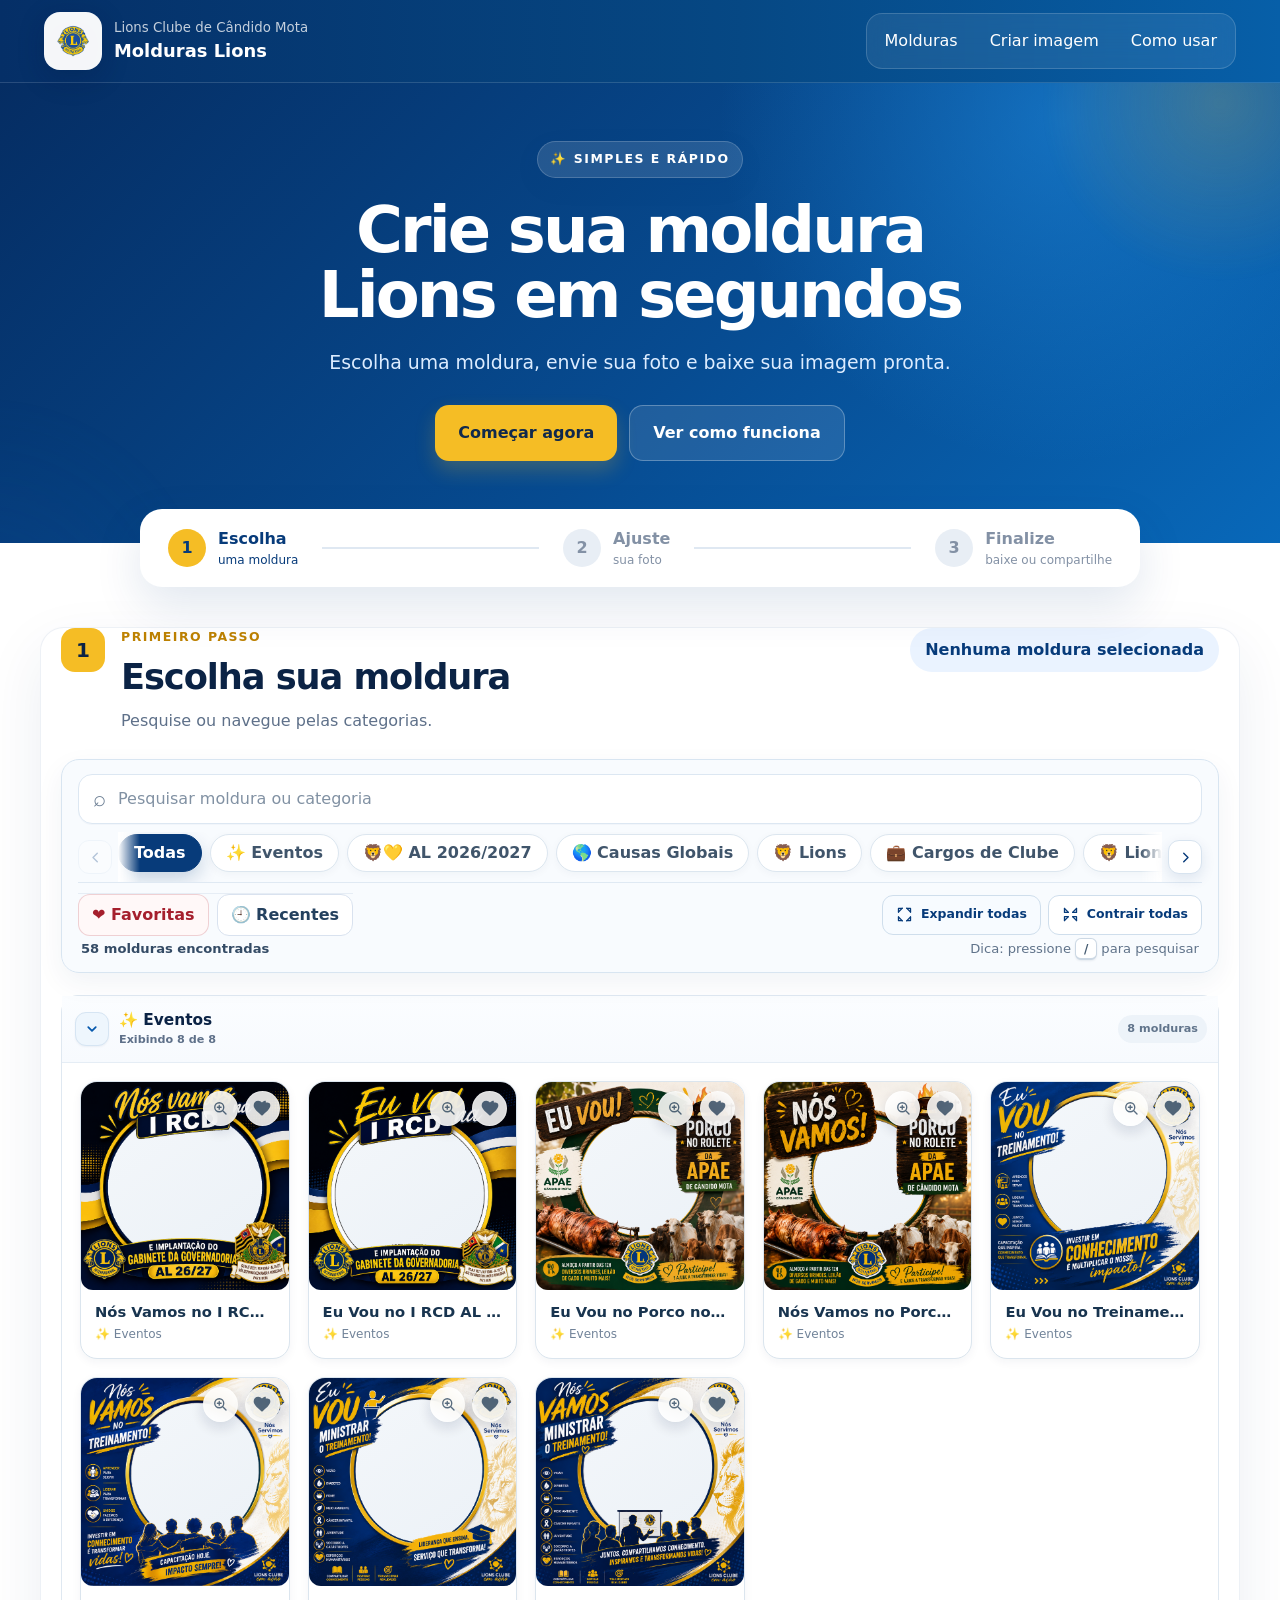
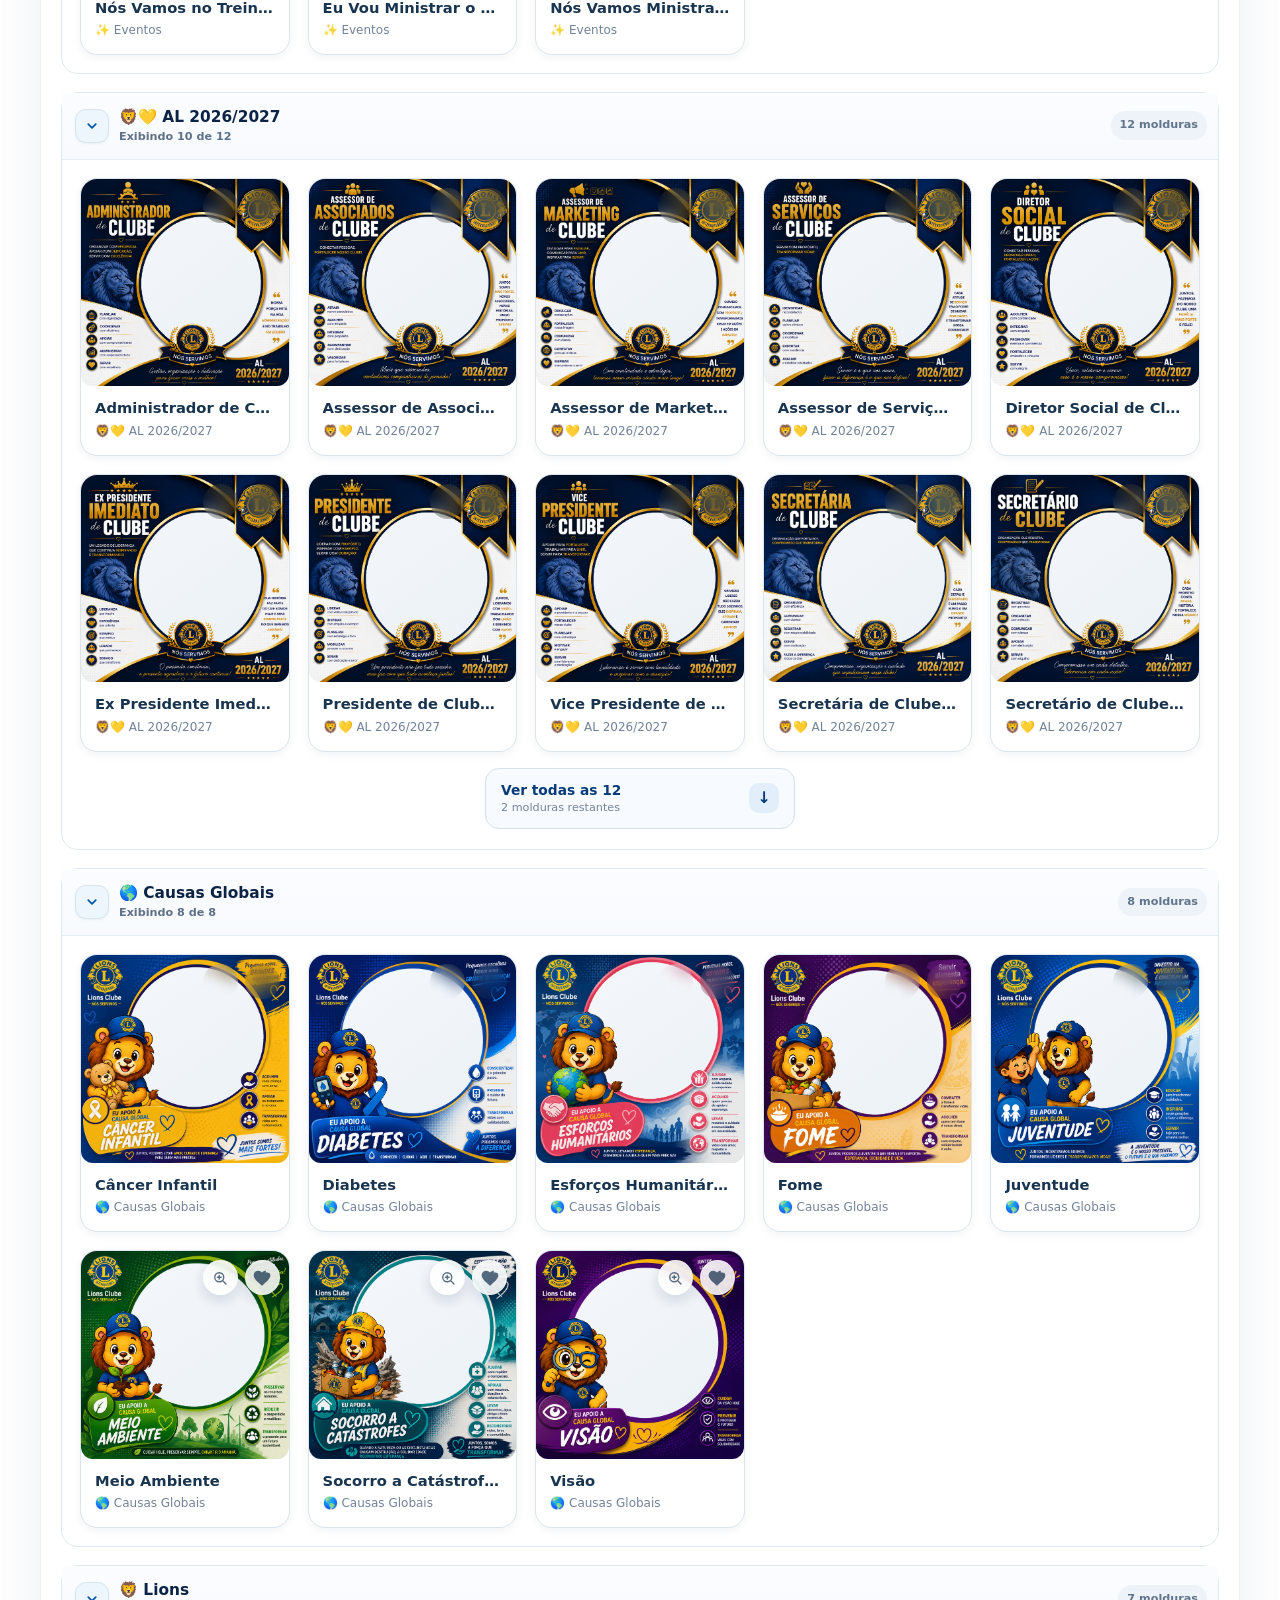
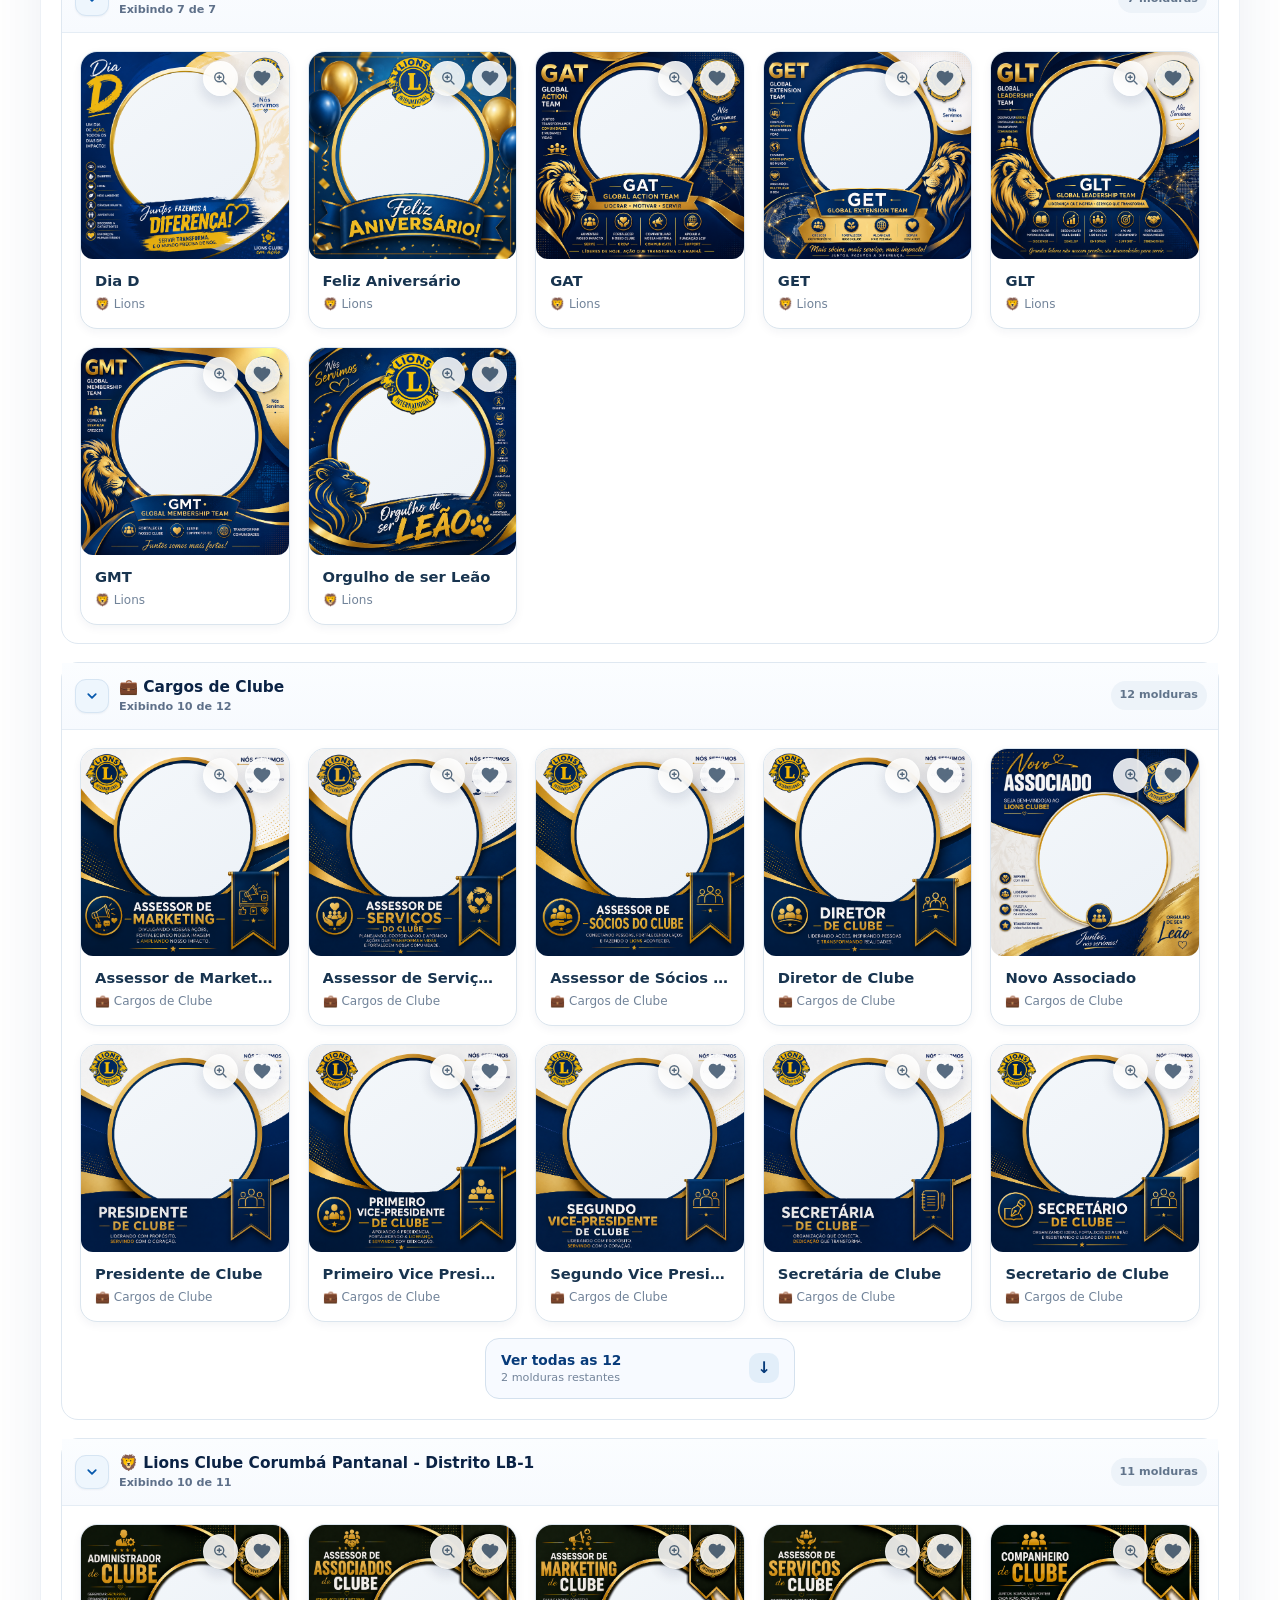
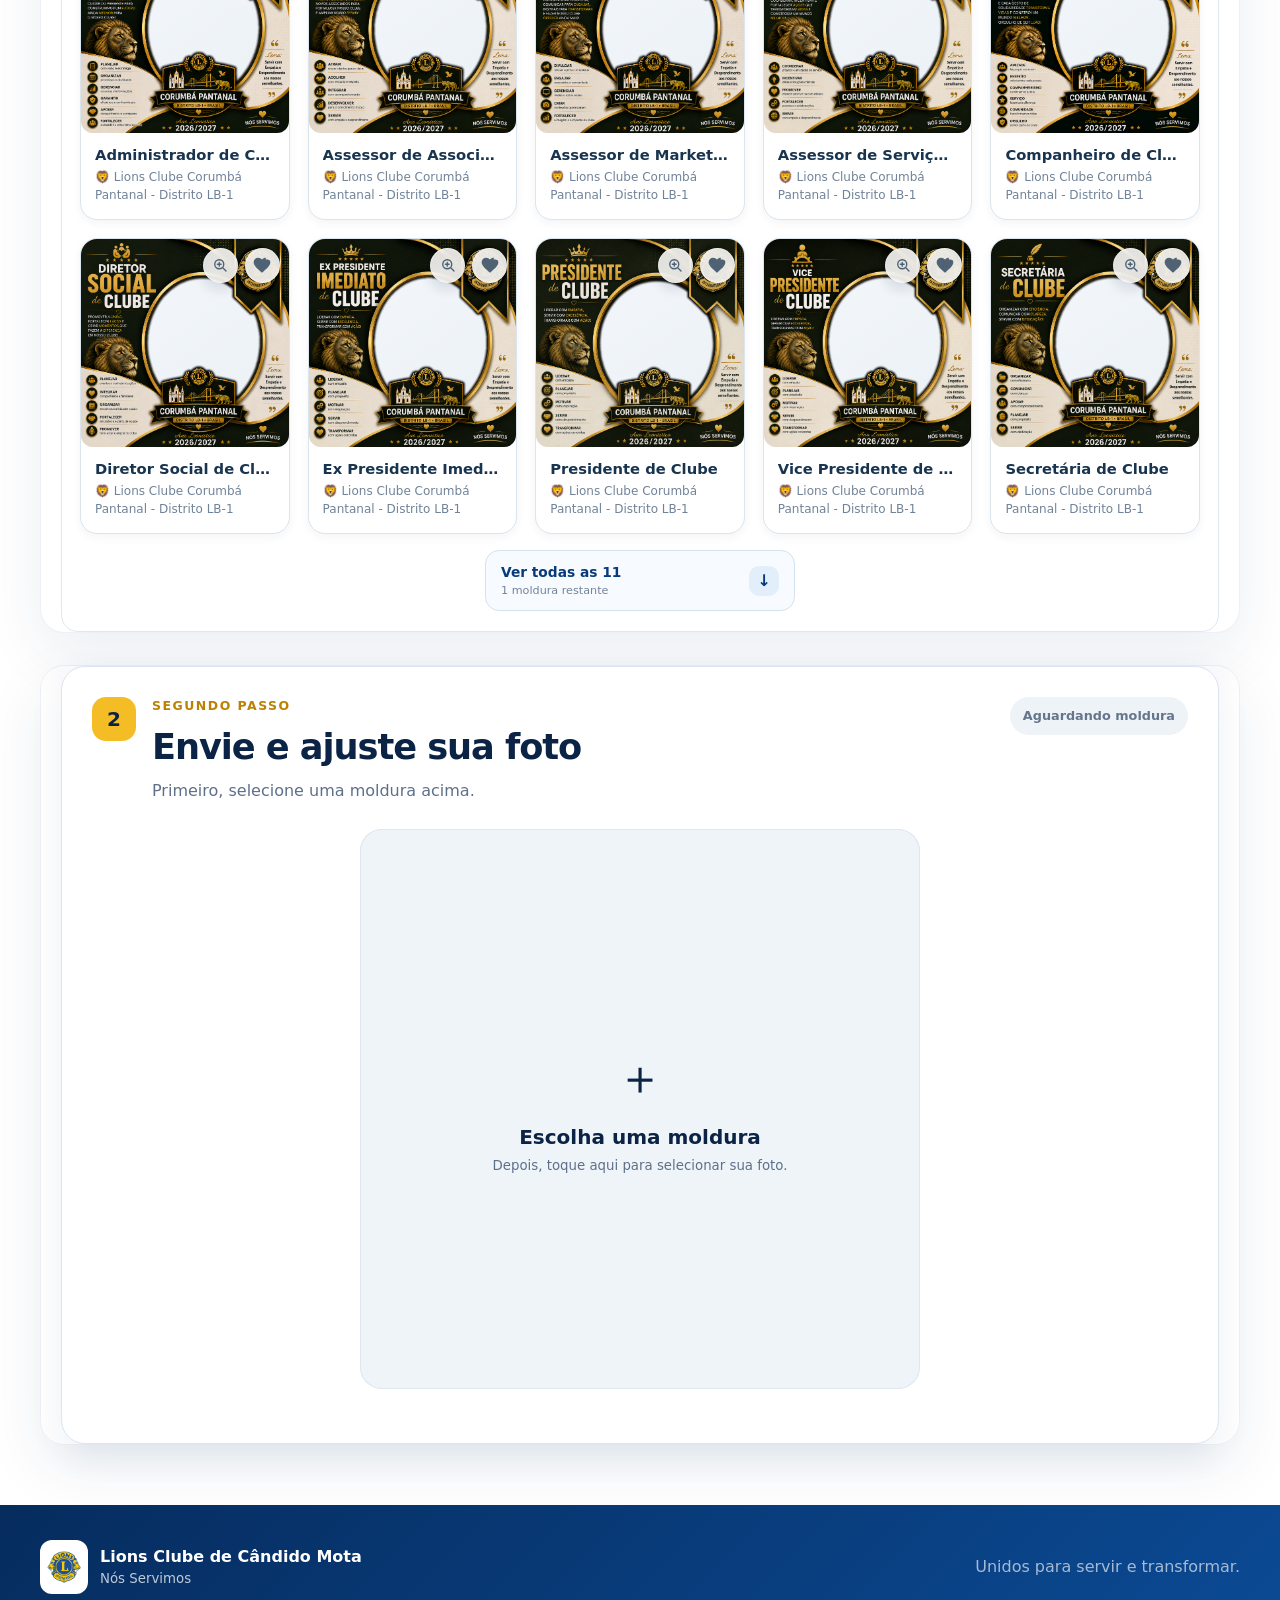
==== commit dd870d10: "Add files via upload" ====
--- a/index.html
+++ b/index.html
@@ -7,16 +7,6 @@
   <meta name="description" content="Crie sua imagem personalizada com as molduras do Lions Clube de Cândido Mota.">
   <title>Molduras Lions | Lions Clube de Cândido Mota</title>
   <link rel="icon" href="logo-lions.png" type="image/png">
-  <script>
-    (()=>{
-      try{
-        const saved=localStorage.getItem("lions-color-theme")||"system";
-        const dark=saved==="dark"||(saved==="system"&&matchMedia("(prefers-color-scheme: dark)").matches);
-        document.documentElement.dataset.theme=dark?"dark":"light";
-        document.documentElement.dataset.themePreference=saved;
-      }catch{}
-    })();
-  </script>
   <link rel="stylesheet" href="styles.css">
 </head>
 <body>
@@ -331,6 +321,5 @@
   <script src="molduras.js"></script>
   <script src="export-manager.js"></script>
   <script src="app.js"></script>
-  <script src="ux-polish.js"></script>
 </body>
 </html>
--- a/styles.css
+++ b/styles.css
@@ -2846,24 +2846,3 @@
 .canvas-stage.is-dragging{cursor:grabbing!important;box-shadow:0 0 0 4px rgba(28,101,181,.14),0 18px 42px rgba(10,47,86,.17)}.canvas-stage.has-photo{cursor:grab}.photo-history-hint{font-size:.72rem;color:var(--muted);text-align:center;margin:7px 0 0}
 @media(max-width:760px){.export-dialog{padding:23px 18px;border-radius:21px}.quality-option{grid-template-columns:20px 1fr;padding:13px 11px}.quality-option b{grid-column:2;text-align:left}.export-summary{padding:11px}.export-summary button{font-size:.78rem}.export-dialog h2{font-size:1.45rem}}
 @media(prefers-reduced-motion:reduce){.quality-option{transition:none}.export-dialog__status.is-loading::before{animation-duration:1.4s}}
-
-/* =========================================================
-   v10.5 — polimento, tema, acessibilidade e desempenho
-   ========================================================= */
-:root{--ux-bg:#f5f8fc;--ux-surface:#fff;--ux-surface-2:#f7faff;--ux-text:#10213a;--ux-muted:#66758b;--ux-border:#dbe5f0;--ux-shadow:0 18px 48px rgba(15,45,105,.10);--ux-focus:#ffca45}
-html[data-theme="dark"]{--ux-bg:#07111f;--ux-surface:#0d1b2d;--ux-surface-2:#11233a;--ux-text:#edf5ff;--ux-muted:#a9bad0;--ux-border:#29405d;--ux-shadow:0 20px 55px rgba(0,0,0,.32)}
-html[data-theme="dark"] body{background:linear-gradient(180deg,#07111f,#0a1728 31rem);color:var(--ux-text)}
-html[data-theme="dark"] .section-shell,html[data-theme="dark"] .finish-card,html[data-theme="dark"] .editor-main,html[data-theme="dark"] .gallery-toolbar,html[data-theme="dark"] .frame-category,html[data-theme="dark"] dialog,html[data-theme="dark"] .selected-frame-context,html[data-theme="dark"] .compare-panel{background:var(--ux-surface)!important;border-color:var(--ux-border)!important;color:var(--ux-text);box-shadow:var(--ux-shadow)}
-html[data-theme="dark"] .gallery-toolbar{background:linear-gradient(180deg,#102137,#0c1a2c)!important}
-html[data-theme="dark"] .search-box,html[data-theme="dark"] input,html[data-theme="dark"] select,html[data-theme="dark"] textarea,html[data-theme="dark"] .frame-option,html[data-theme="dark"] .category-filter,html[data-theme="dark"] .smart-filters button,html[data-theme="dark"] .photo-action-button,html[data-theme="dark"] .button.ghost{background:#0a1728!important;color:var(--ux-text)!important;border-color:var(--ux-border)!important}
-html[data-theme="dark"] .section-heading p,html[data-theme="dark"] .frame-info small,html[data-theme="dark"] .gallery-results,html[data-theme="dark"] .selected-frame-context__copy span,html[data-theme="dark"] .selected-frame-context__copy small,html[data-theme="dark"] dialog p,html[data-theme="dark"] label{color:var(--ux-muted)!important}
-html[data-theme="dark"] .canvas-stage{background-color:#07111f;background-image:linear-gradient(45deg,#11233a 25%,transparent 25%),linear-gradient(-45deg,#11233a 25%,transparent 25%),linear-gradient(45deg,transparent 75%,#11233a 75%),linear-gradient(-45deg,transparent 75%,#11233a 75%)}
-html[data-theme="dark"] kbd{background:#132944;color:#eaf3ff;border-color:#38516d}
-
-.theme-control{position:relative;margin-left:.25rem}.theme-menu-toggle{min-height:40px;display:flex;align-items:center;gap:.45rem;padding:.52rem .7rem;border:1px solid rgba(255,255,255,.2);border-radius:12px;background:rgba(255,255,255,.09);color:#fff;cursor:pointer;font:inherit;font-size:.82rem}.theme-menu-toggle>span:first-child{font-size:1rem}.theme-menu-toggle svg{width:15px;fill:none;stroke:currentColor;stroke-width:1.8}.theme-menu{position:absolute;right:0;top:calc(100% + 9px);z-index:1000;width:210px;padding:7px;border:1px solid var(--ux-border);border-radius:15px;background:var(--ux-surface);box-shadow:0 18px 50px rgba(0,0,0,.22);color:var(--ux-text)}.theme-menu button{width:100%;display:grid;grid-template-columns:30px 1fr;gap:8px;align-items:center;padding:9px;border:0;border-radius:10px;background:transparent;color:inherit;text-align:left;cursor:pointer}.theme-menu button:hover,.theme-menu button.is-active{background:var(--ux-surface-2)}.theme-menu button.is-active{box-shadow:inset 3px 0 #e5b83f}.theme-menu button>span:first-child{font-size:1.05rem;text-align:center}.theme-menu button>span:last-child{display:grid}.theme-menu b{font-size:.82rem}.theme-menu small{font-size:.7rem;color:var(--ux-muted)}
-
-:where(a,button,input,select,textarea,[tabindex]):focus-visible{outline:3px solid var(--ux-focus)!important;outline-offset:3px!important}.skip-link:focus{z-index:10000}.sr-only{position:absolute!important;width:1px!important;height:1px!important;padding:0!important;margin:-1px!important;overflow:hidden!important;clip:rect(0,0,0,0)!important;white-space:nowrap!important;border:0!important}
-.frame-category{content-visibility:auto;contain-intrinsic-size:520px}.frame-thumb img{opacity:.08;transition:opacity .28s ease}.frame-thumb img.is-image-ready{opacity:1}.frame-thumb img.is-image-error{opacity:.25;filter:grayscale(1)}.is-gallery-loading{min-height:360px;position:relative}.is-gallery-loading::before{content:"";display:block;height:330px;border-radius:18px;background:linear-gradient(100deg,#edf2f8 20%,#f8fbff 38%,#edf2f8 55%);background-size:200% 100%;animation:uxSkeleton 1.25s linear infinite}html[data-theme="dark"] .is-gallery-loading::before{background:linear-gradient(100deg,#102137 20%,#18304d 38%,#102137 55%);background-size:200% 100%}@keyframes uxSkeleton{to{background-position-x:-200%}}
-body.is-offline::before{content:"Sem conexão — usando recursos disponíveis";position:fixed;left:50%;top:10px;transform:translateX(-50%);z-index:10000;padding:8px 13px;border-radius:999px;background:#7d2c36;color:#fff;font-size:.75rem;font-weight:750;box-shadow:0 10px 30px rgba(0,0,0,.22)}
-@media(max-width:760px){.theme-menu-toggle [data-theme-label],.theme-menu-toggle svg{display:none}.theme-menu-toggle{width:40px;justify-content:center;padding:0}.theme-menu{position:fixed;right:12px;top:72px;width:min(240px,calc(100vw - 24px))}}
-@media(prefers-reduced-motion:reduce){html{scroll-behavior:auto!important}.frame-thumb img,.frame-card,.button,*::before,*::after{animation-duration:.01ms!important;animation-iteration-count:1!important;transition-duration:.01ms!important}}
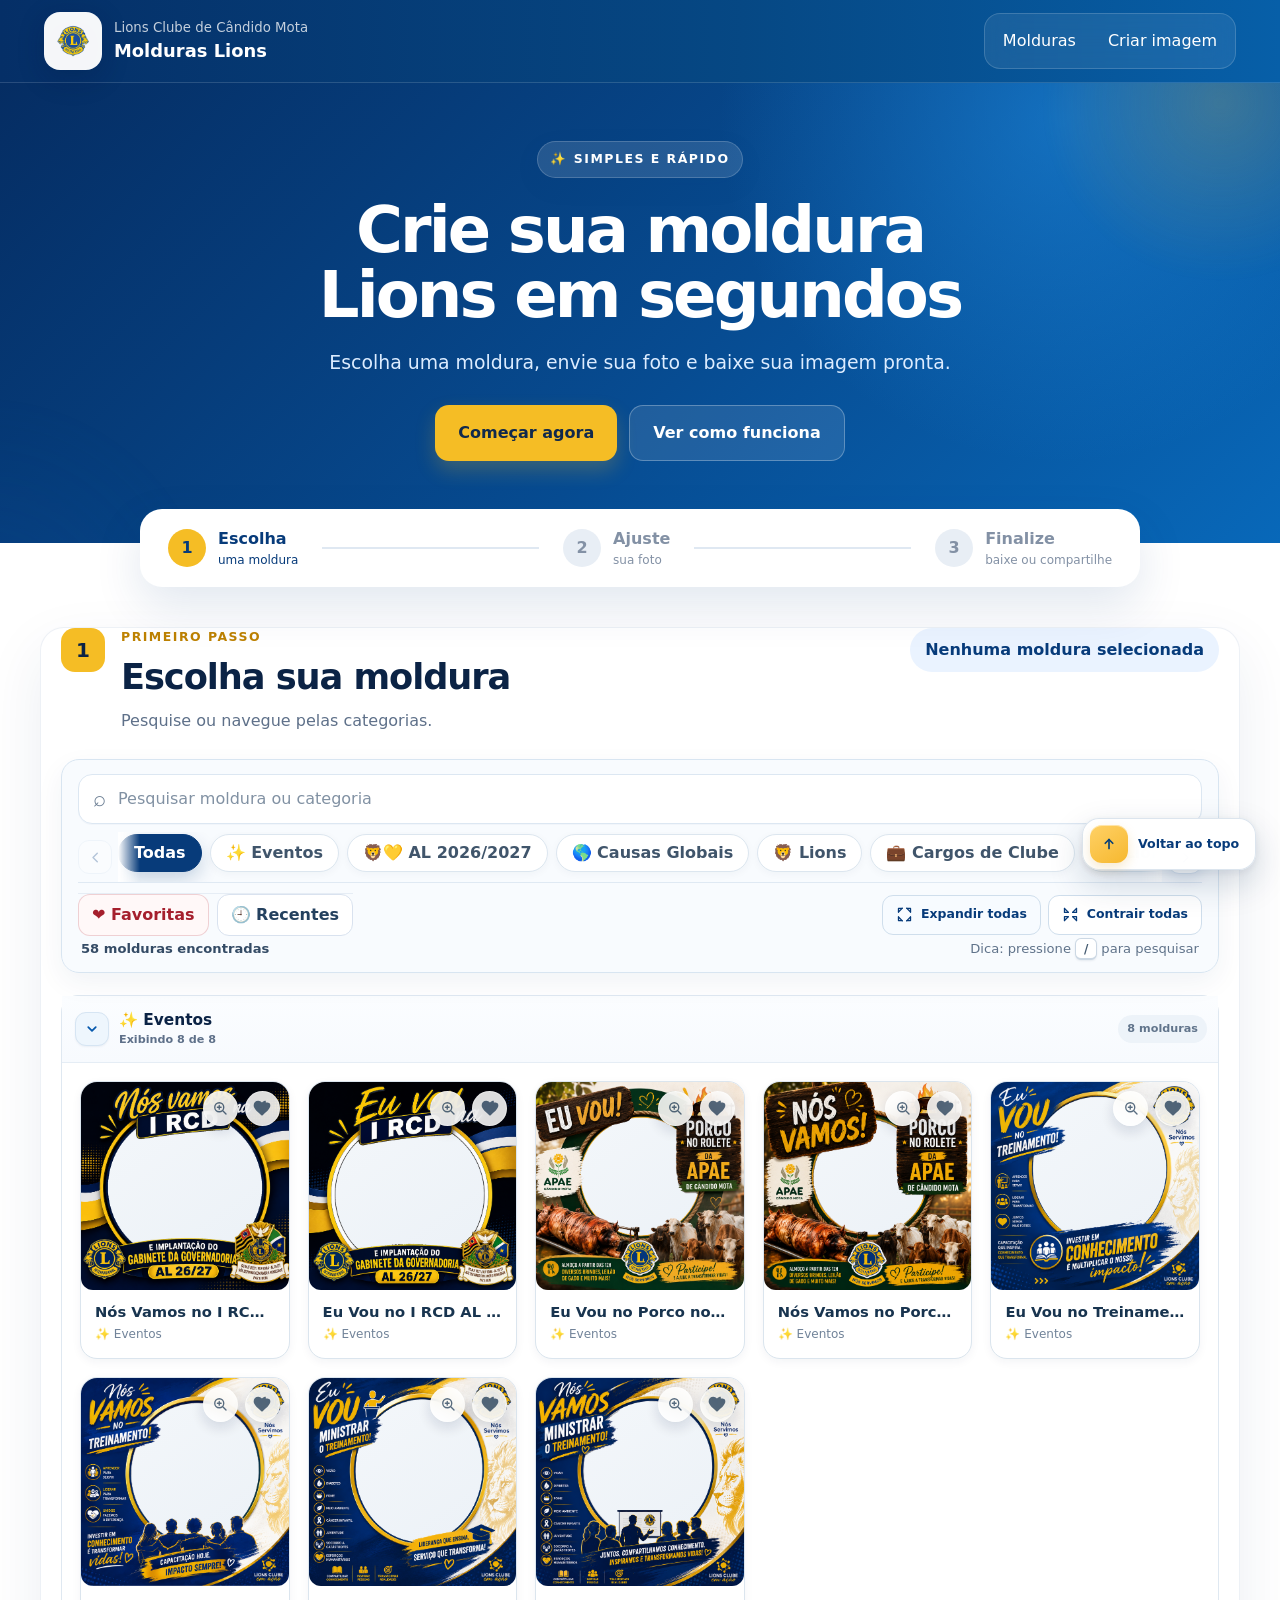
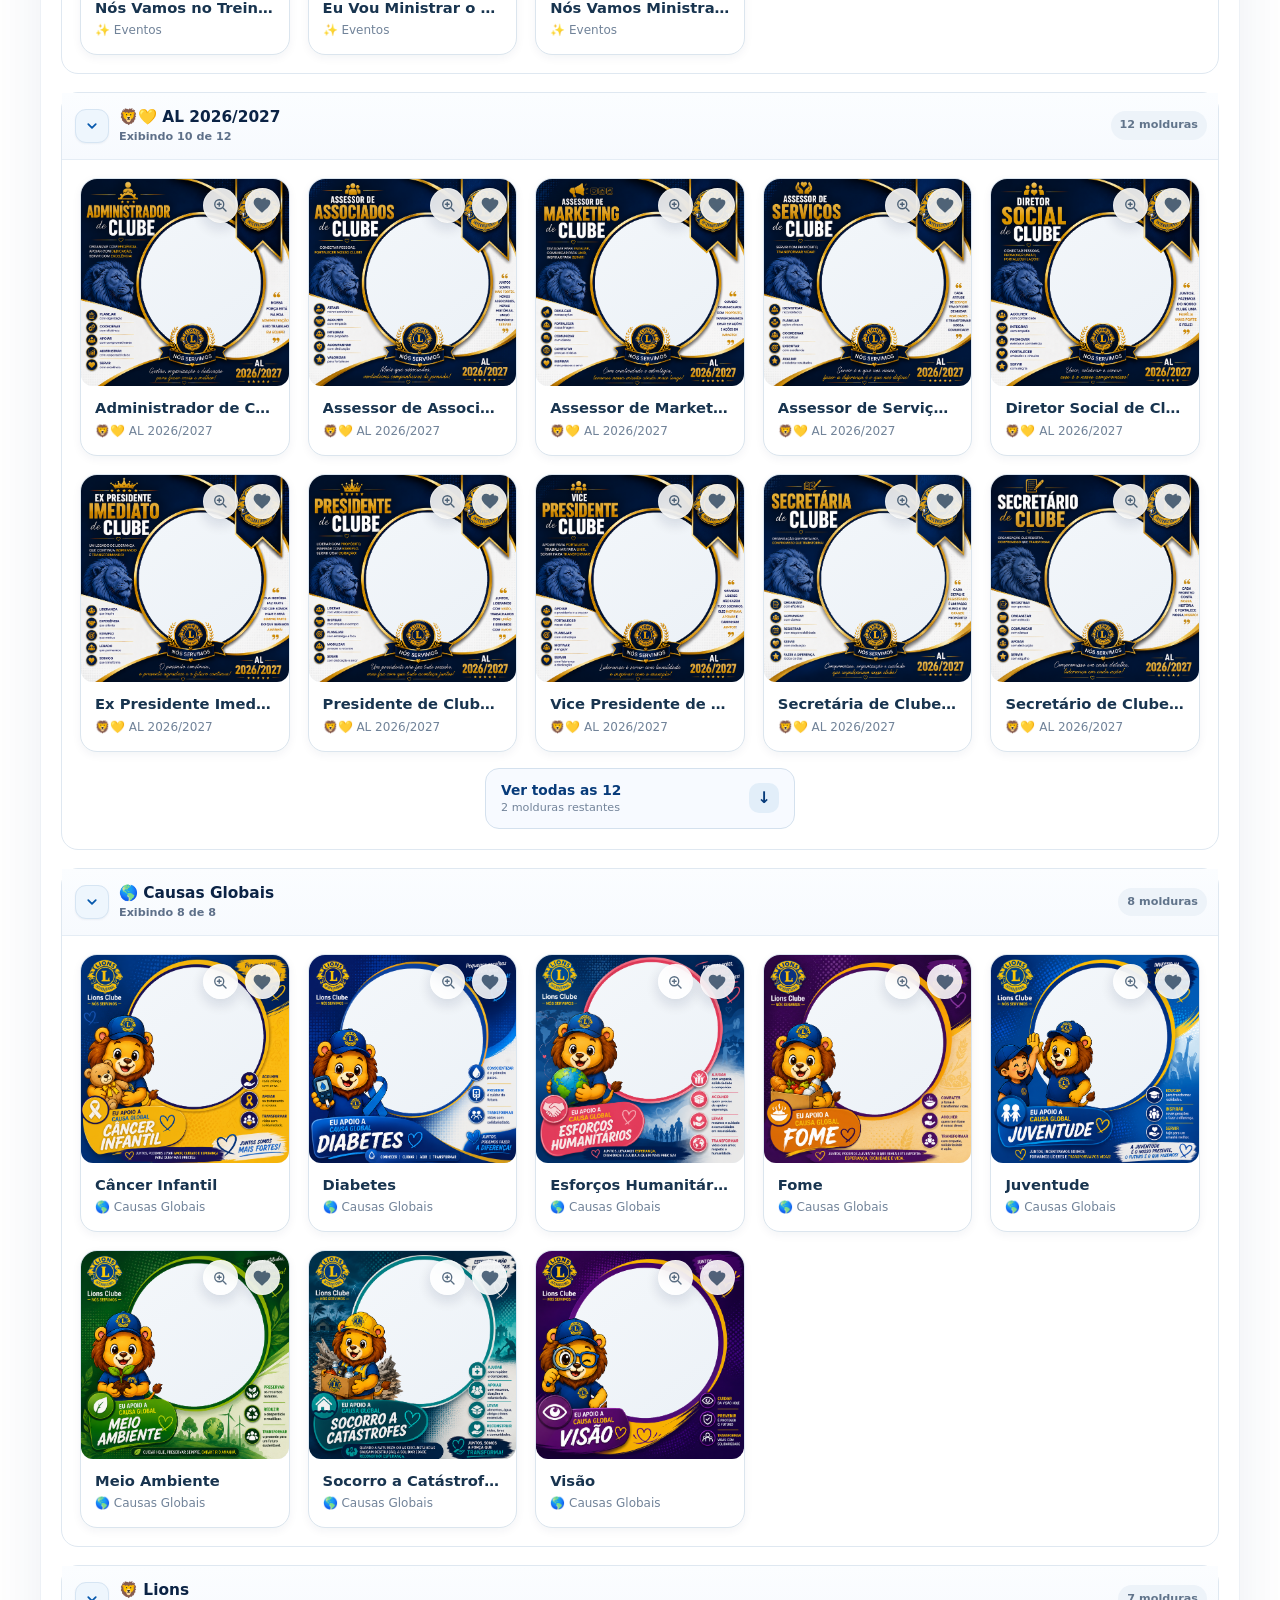
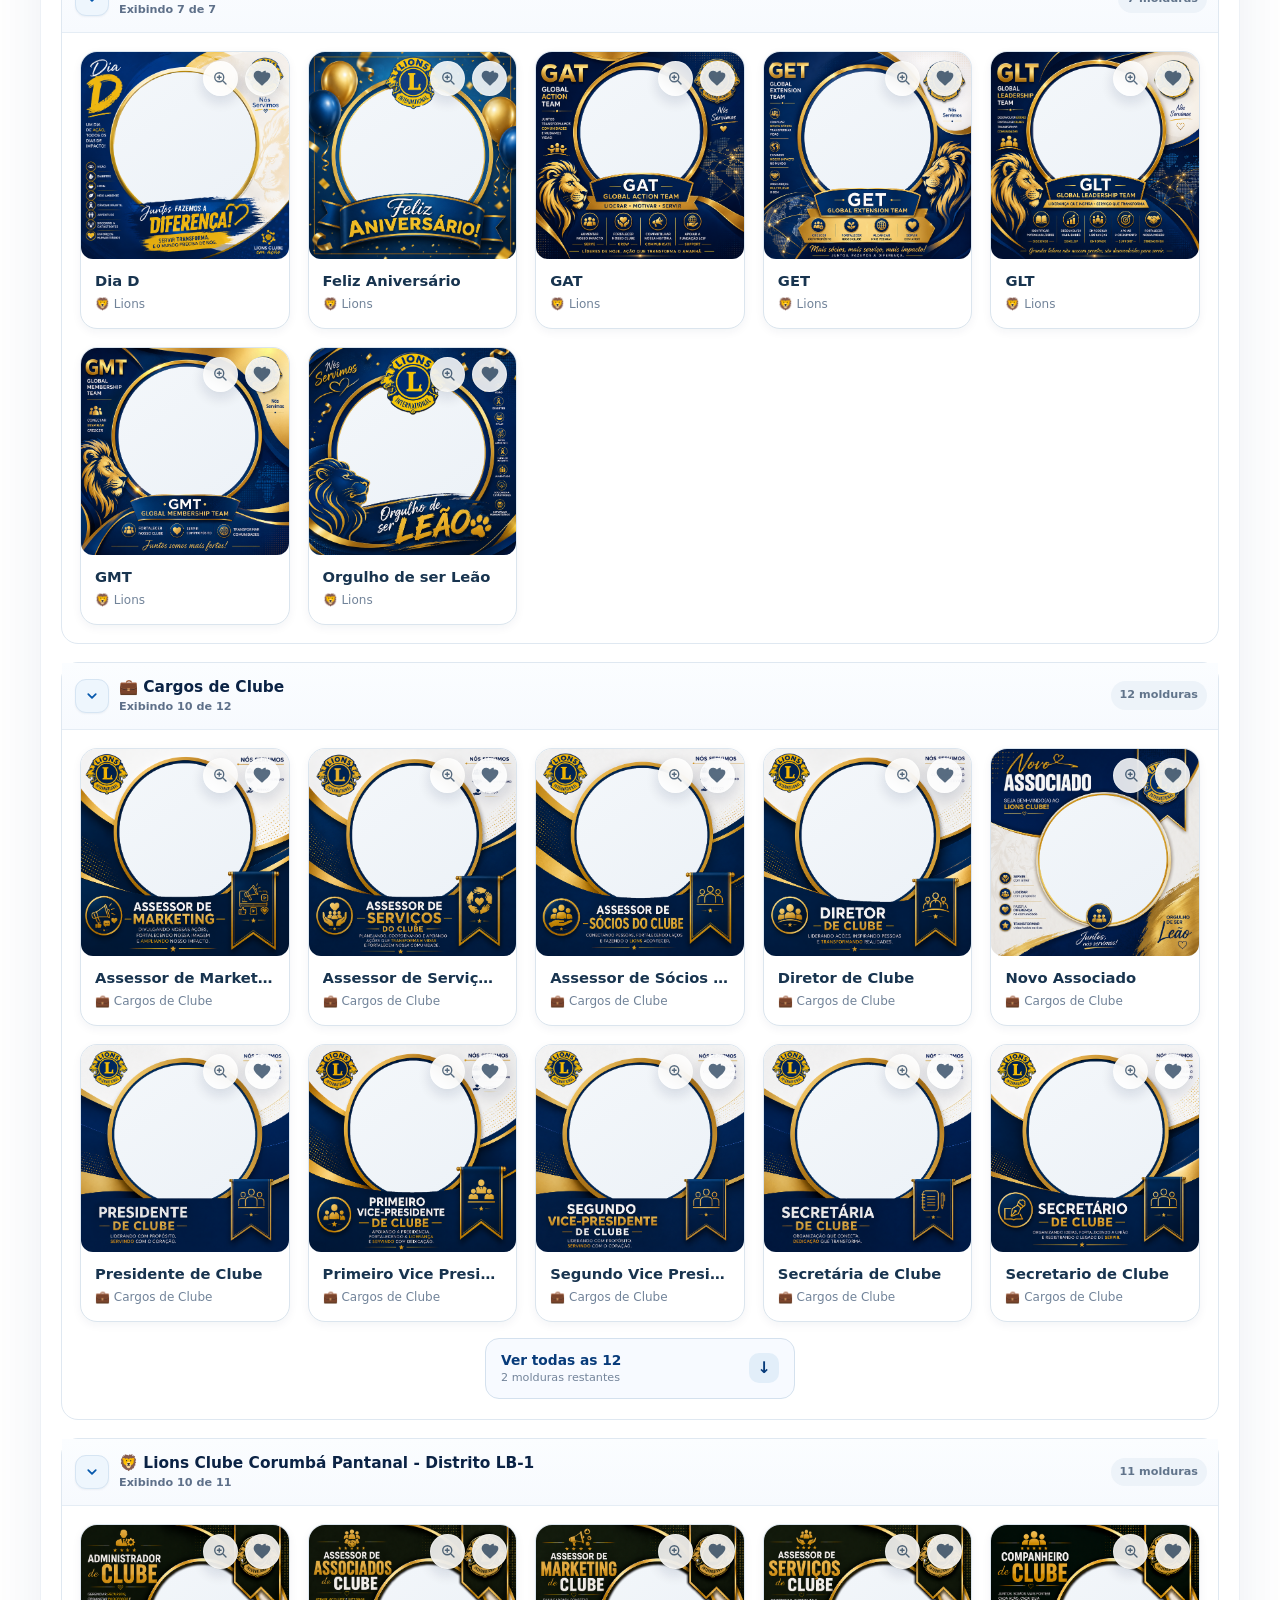
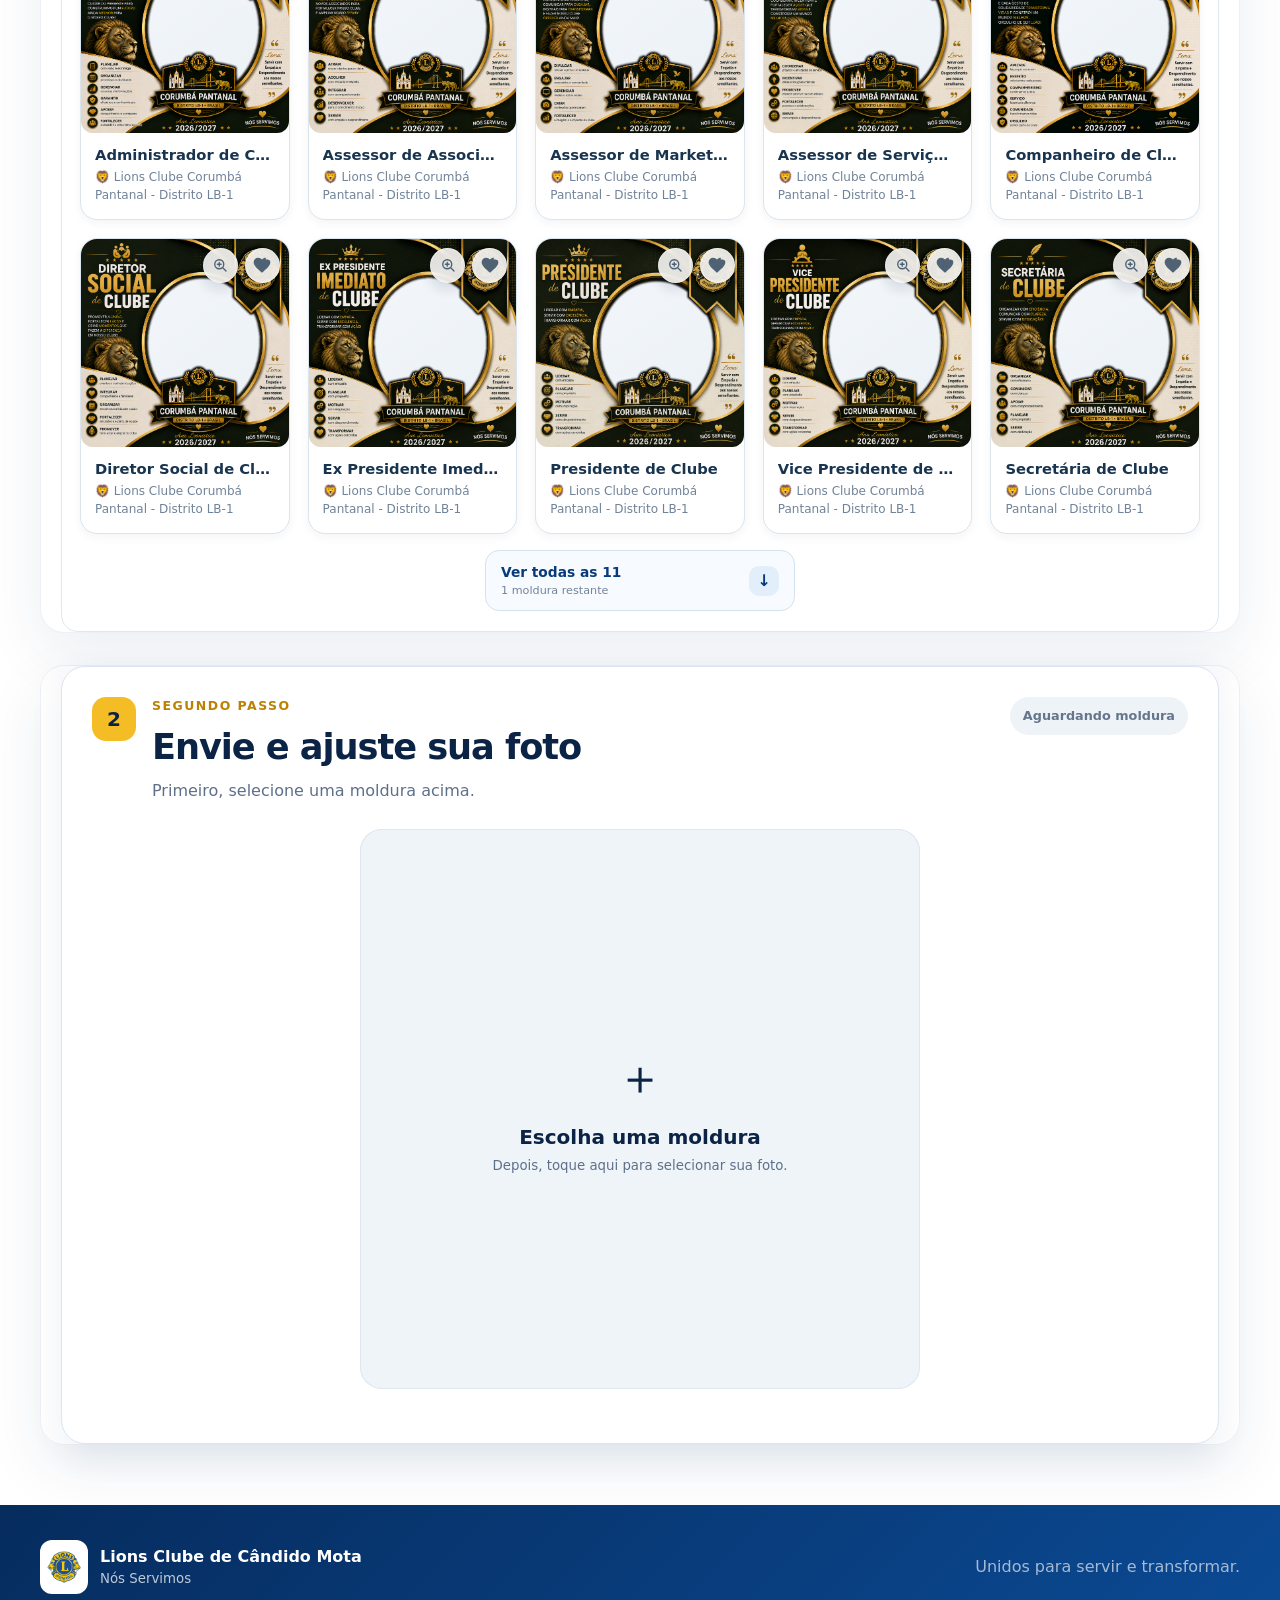
==== commit a2591016: "Add files via upload" ====
--- a/index.html
+++ b/index.html
@@ -21,7 +21,6 @@
       <nav aria-label="Navegação principal">
         <a href="#galeria">Molduras</a>
         <a href="#editor">Criar imagem</a>
-        <button class="nav-help" id="openHelpBtn" type="button">Como usar</button>
       </nav>
     </div>
   </header>
--- a/styles.css
+++ b/styles.css
@@ -2846,3 +2846,109 @@
 .canvas-stage.is-dragging{cursor:grabbing!important;box-shadow:0 0 0 4px rgba(28,101,181,.14),0 18px 42px rgba(10,47,86,.17)}.canvas-stage.has-photo{cursor:grab}.photo-history-hint{font-size:.72rem;color:var(--muted);text-align:center;margin:7px 0 0}
 @media(max-width:760px){.export-dialog{padding:23px 18px;border-radius:21px}.quality-option{grid-template-columns:20px 1fr;padding:13px 11px}.quality-option b{grid-column:2;text-align:left}.export-summary{padding:11px}.export-summary button{font-size:.78rem}.export-dialog h2{font-size:1.45rem}}
 @media(prefers-reduced-motion:reduce){.quality-option{transition:none}.export-dialog__status.is-loading::before{animation-duration:1.4s}}
+
+
+/* v10.4.1 Mobile refinements */
+@media (max-width:768px){
+.header-inner{padding:10px 16px;align-items:flex-start;flex-wrap:wrap}
+.brand img{width:42px;height:42px;border-radius:12px}
+.brand strong{font-size:1.05rem}
+.site-header nav{margin-left:auto}
+.site-header nav a,.nav-help{padding:8px 12px;font-size:.9rem}
+.hero-grid{padding:32px 18px 40px;gap:22px;grid-template-columns:1fr}
+.hero-label{margin-bottom:8px}
+.hero h1{font-size:2.2rem;margin:12px 0}
+.hero-copy>p{font-size:1rem}
+.hero-actions{margin:20px 0 10px;flex-direction:column}
+.button.large{padding:13px 18px}
+.hero-preview{max-width:290px}
+.steps,.stepper{margin-top:16px}
+section{scroll-margin-top:72px}
+}
+
+/* v10.4.2 — cabeçalho mobile compacto */
+@media (max-width:760px){
+  .site-header{
+    position:relative!important;
+    min-height:0!important;
+  }
+  .header-inner{
+    min-height:58px!important;
+    padding:7px 13px!important;
+    flex-wrap:nowrap!important;
+    align-items:center!important;
+    gap:10px!important;
+  }
+  .brand{
+    min-width:0!important;
+    gap:8px!important;
+    flex:1 1 auto!important;
+  }
+  .brand img{
+    width:38px!important;
+    height:38px!important;
+    padding:4px!important;
+    border-radius:11px!important;
+    box-shadow:0 7px 18px rgba(0,0,0,.14)!important;
+  }
+  .brand div{
+    display:flex!important;
+    min-width:0!important;
+  }
+  .brand small{display:none!important}
+  .brand strong{
+    font-size:.93rem!important;
+    line-height:1.1!important;
+    white-space:nowrap!important;
+    overflow:hidden!important;
+    text-overflow:ellipsis!important;
+  }
+  .site-header nav{
+    flex:0 0 auto!important;
+    margin-left:auto!important;
+    padding:0!important;
+    border:0!important;
+    background:transparent!important;
+    backdrop-filter:none!important;
+    border-radius:0!important;
+  }
+  .site-header nav a{display:none!important}
+  .nav-help{
+    min-height:34px!important;
+    padding:7px 11px!important;
+    border:1px solid rgba(255,255,255,.34)!important;
+    border-radius:10px!important;
+    background:rgba(255,255,255,.1)!important;
+    box-shadow:none!important;
+    color:#fff!important;
+    font-size:.77rem!important;
+    font-weight:750!important;
+    line-height:1!important;
+    white-space:nowrap!important;
+  }
+  .nav-help:active{transform:scale(.97)}
+  .hero-grid{
+    padding-top:30px!important;
+  }
+  section{scroll-margin-top:62px!important}
+}
+
+@media (max-width:360px){
+  .header-inner{padding-inline:10px!important}
+  .brand img{width:36px!important;height:36px!important}
+  .brand strong{font-size:.86rem!important}
+  .nav-help{padding:7px 9px!important;font-size:.73rem!important}
+}
+
+
+/* v10.4.3 — cabeçalho sem ação redundante */
+@media (max-width:760px){
+  .site-header nav{display:none!important}
+  .header-inner{min-height:54px!important;padding:7px 13px!important}
+  .brand{flex:1 1 100%!important}
+  .hero-grid{padding-top:24px!important}
+  section{scroll-margin-top:58px!important}
+}
+@media (max-width:360px){
+  .header-inner{min-height:52px!important}
+}
